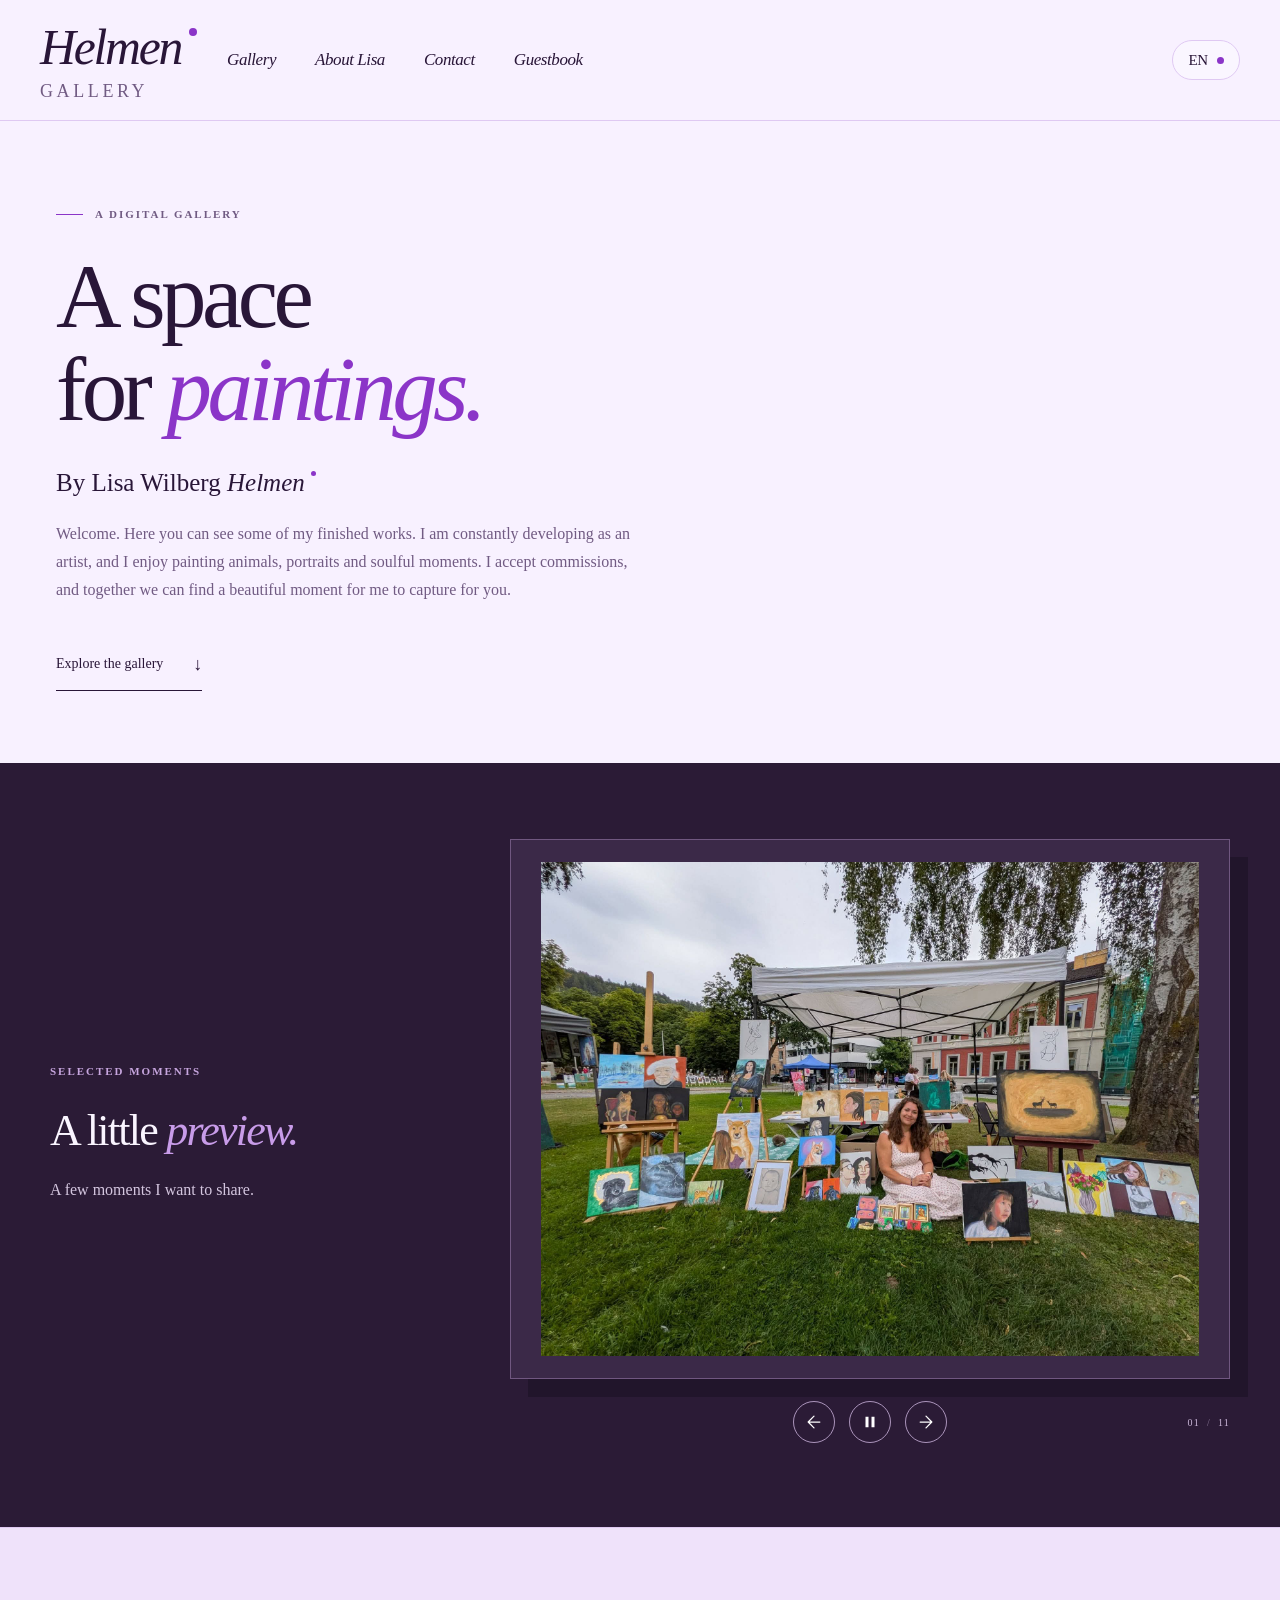
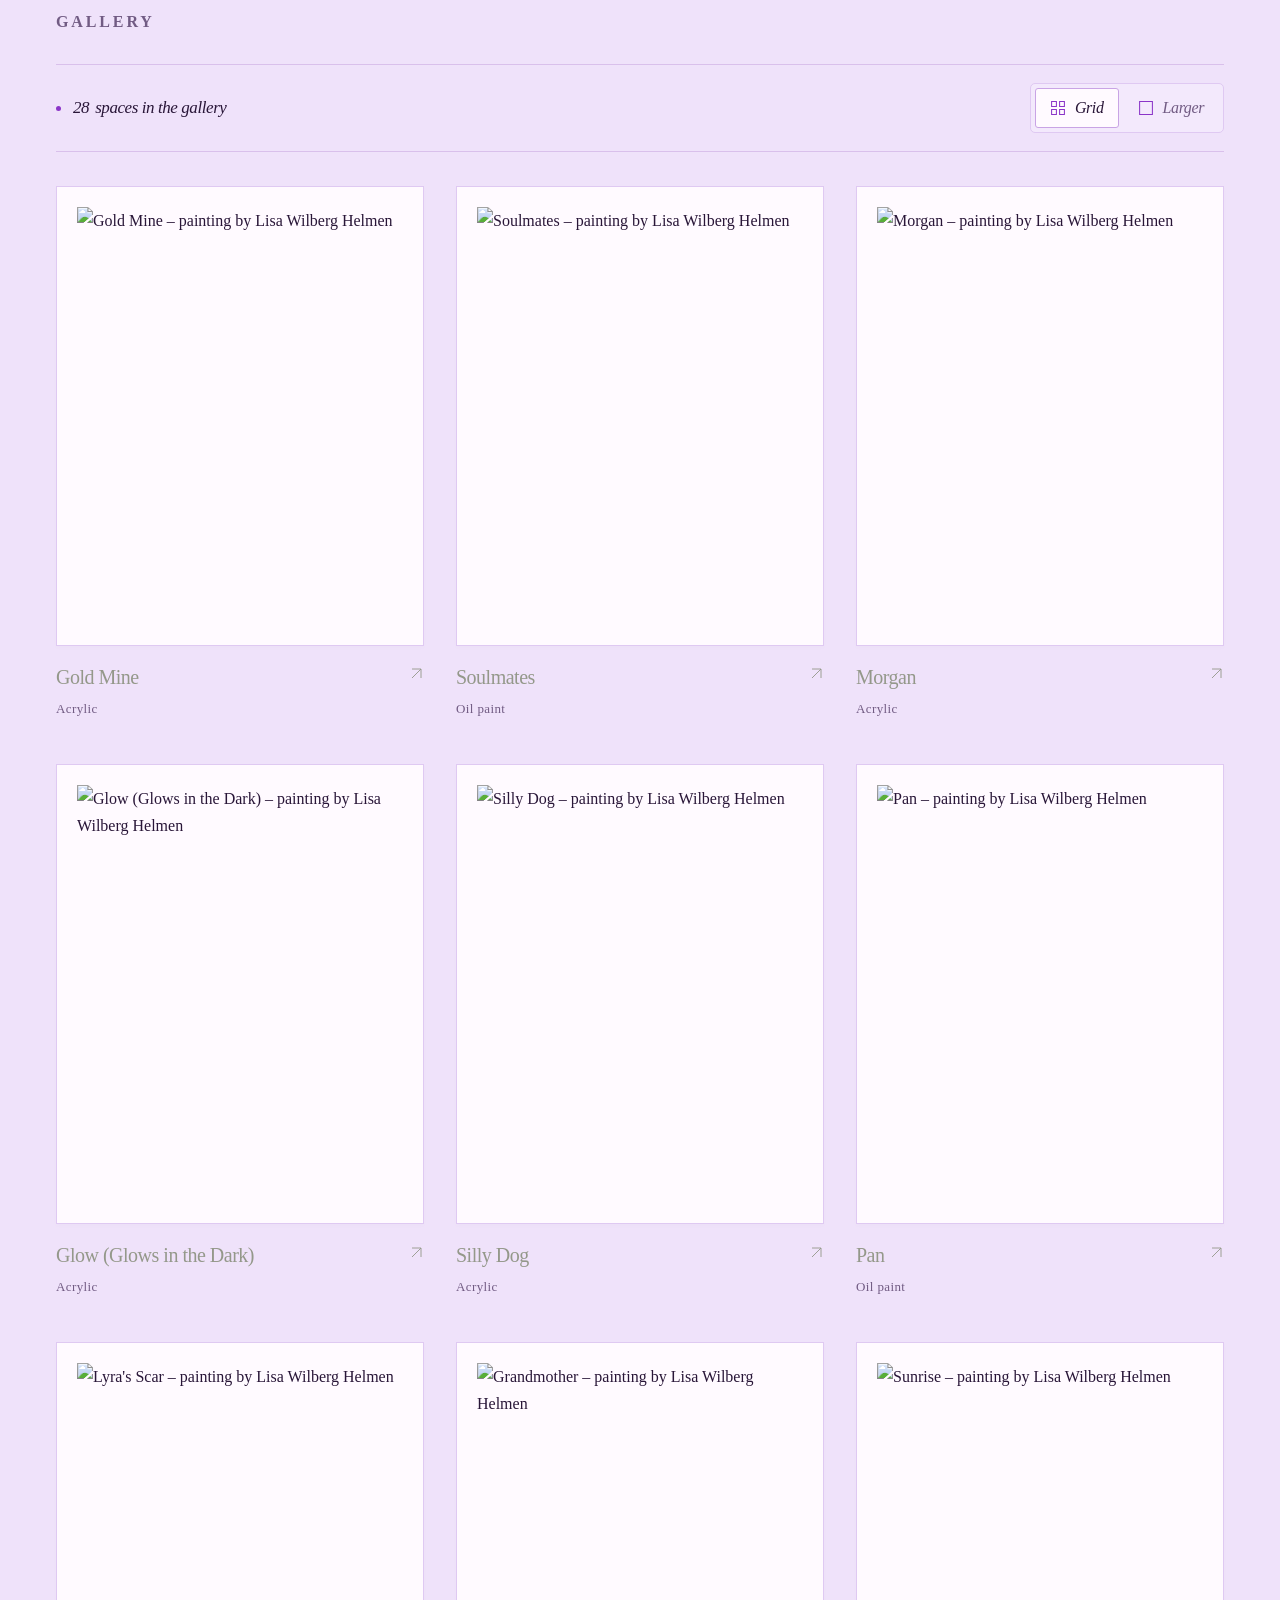
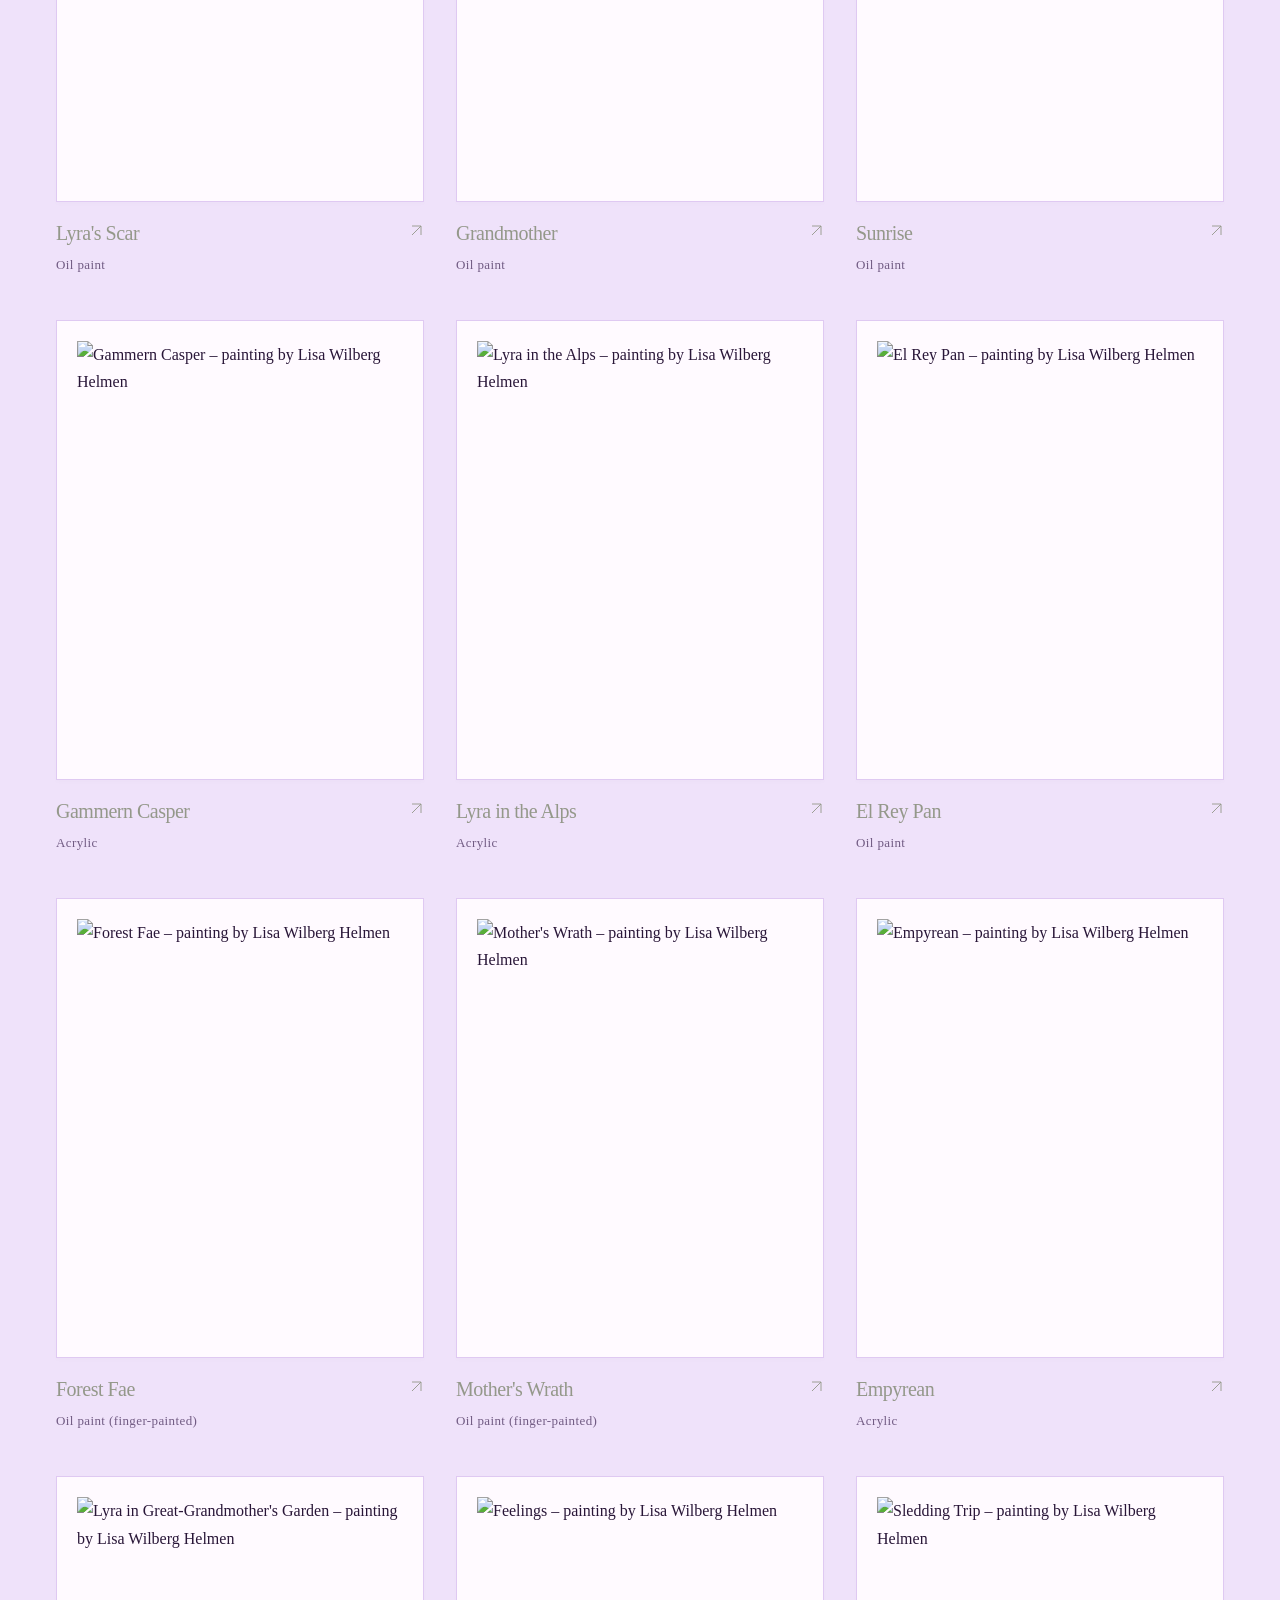
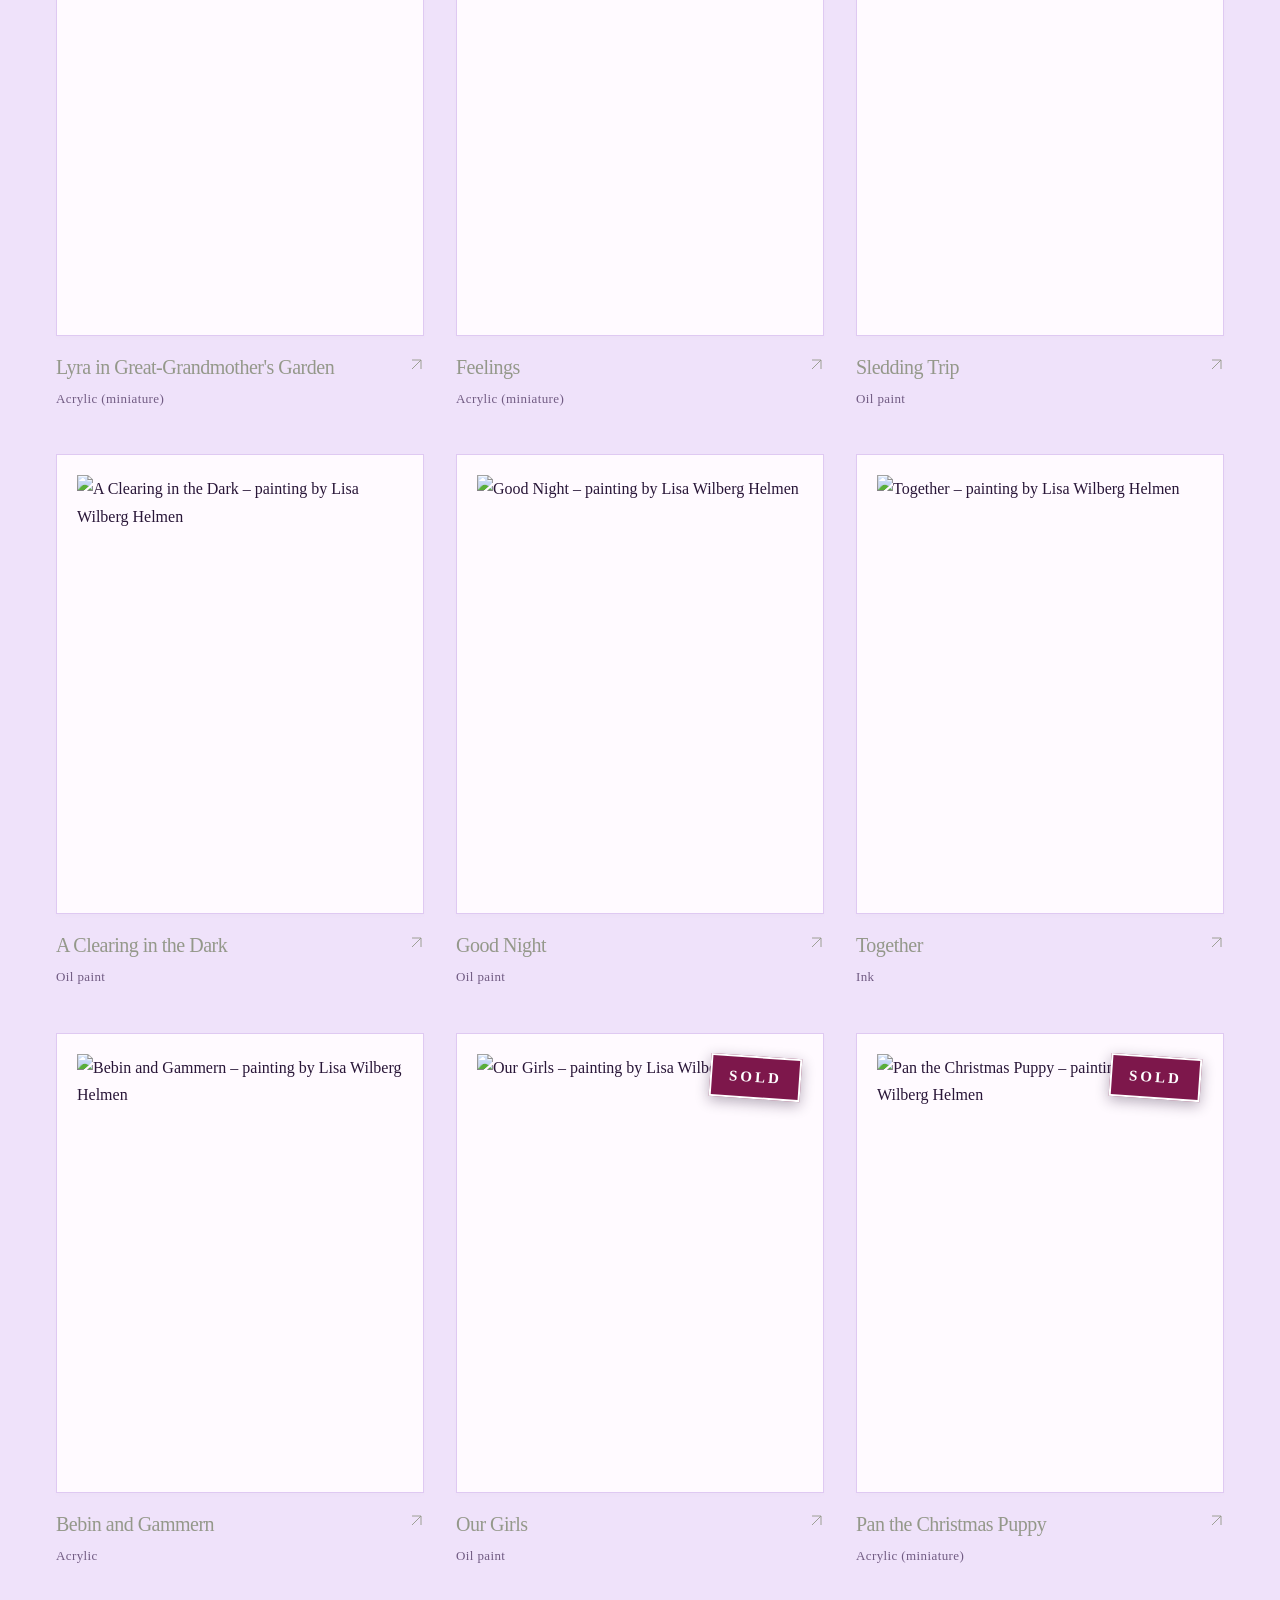
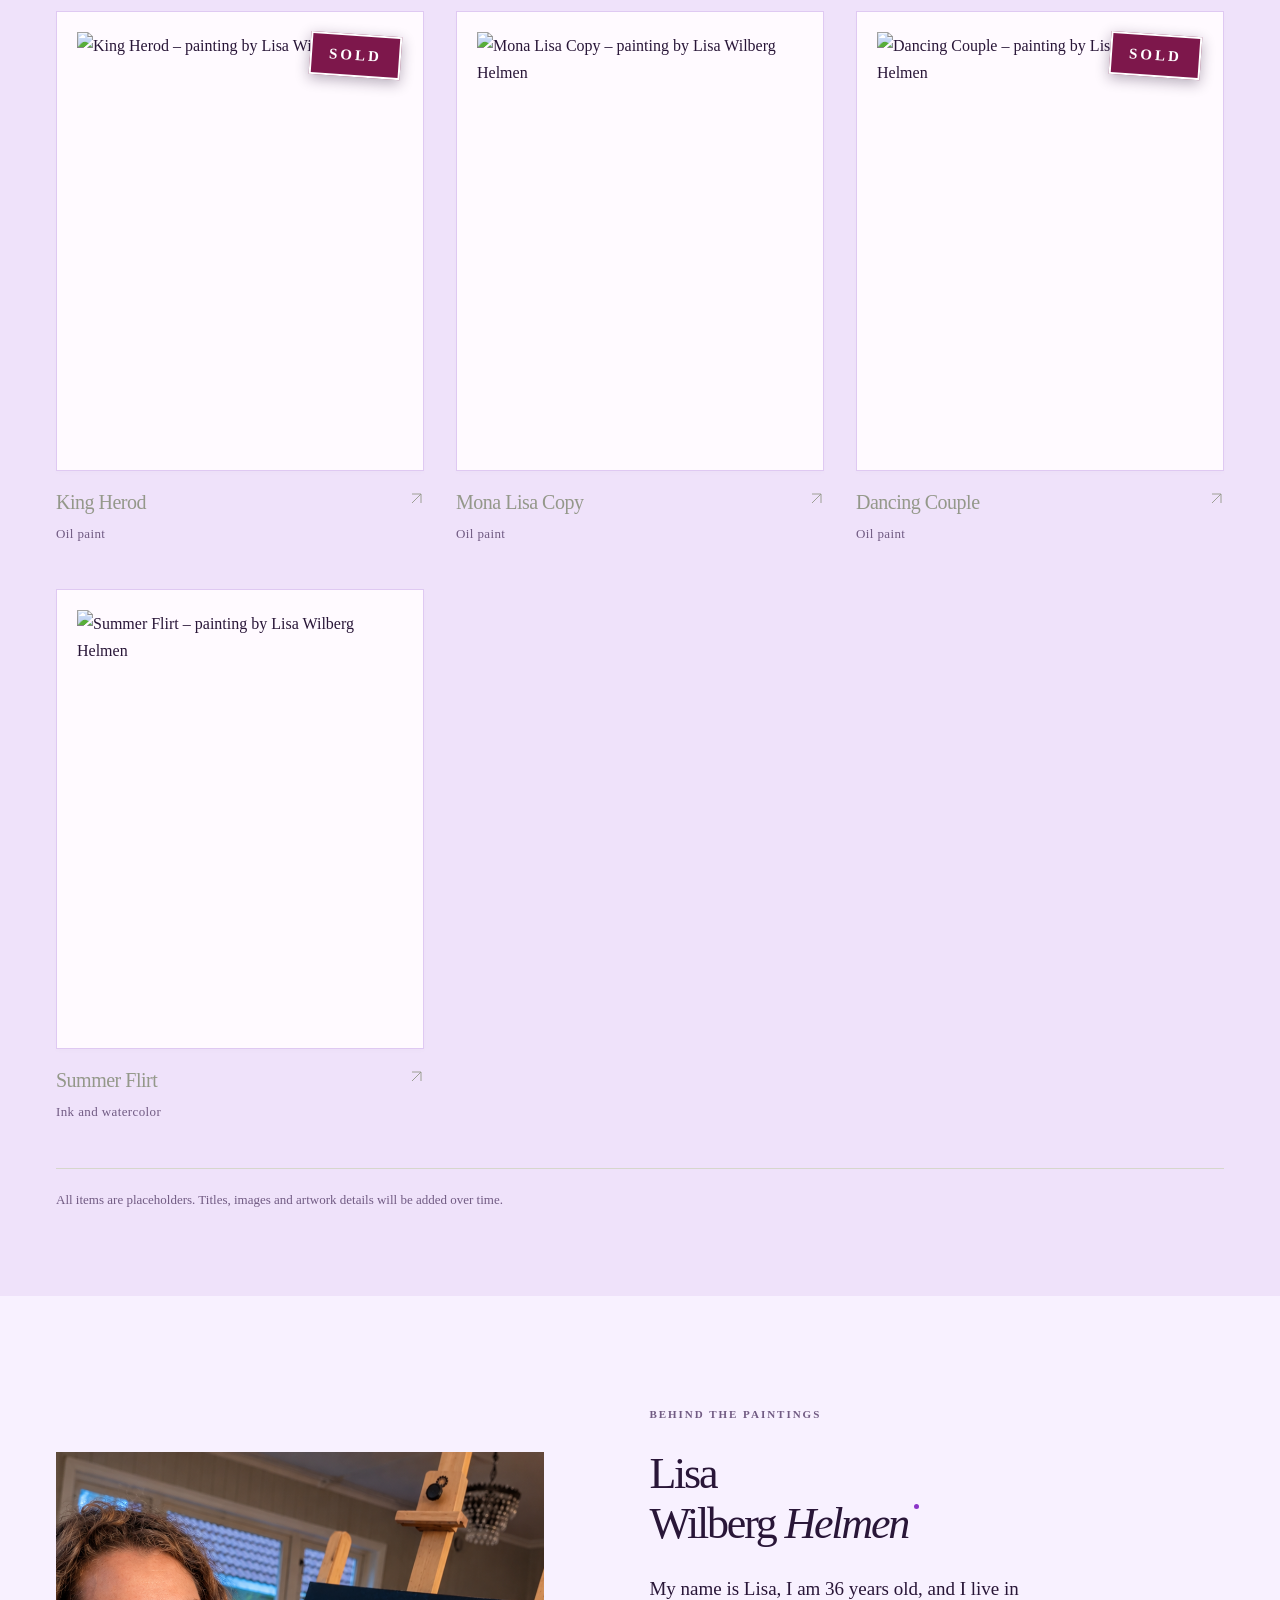
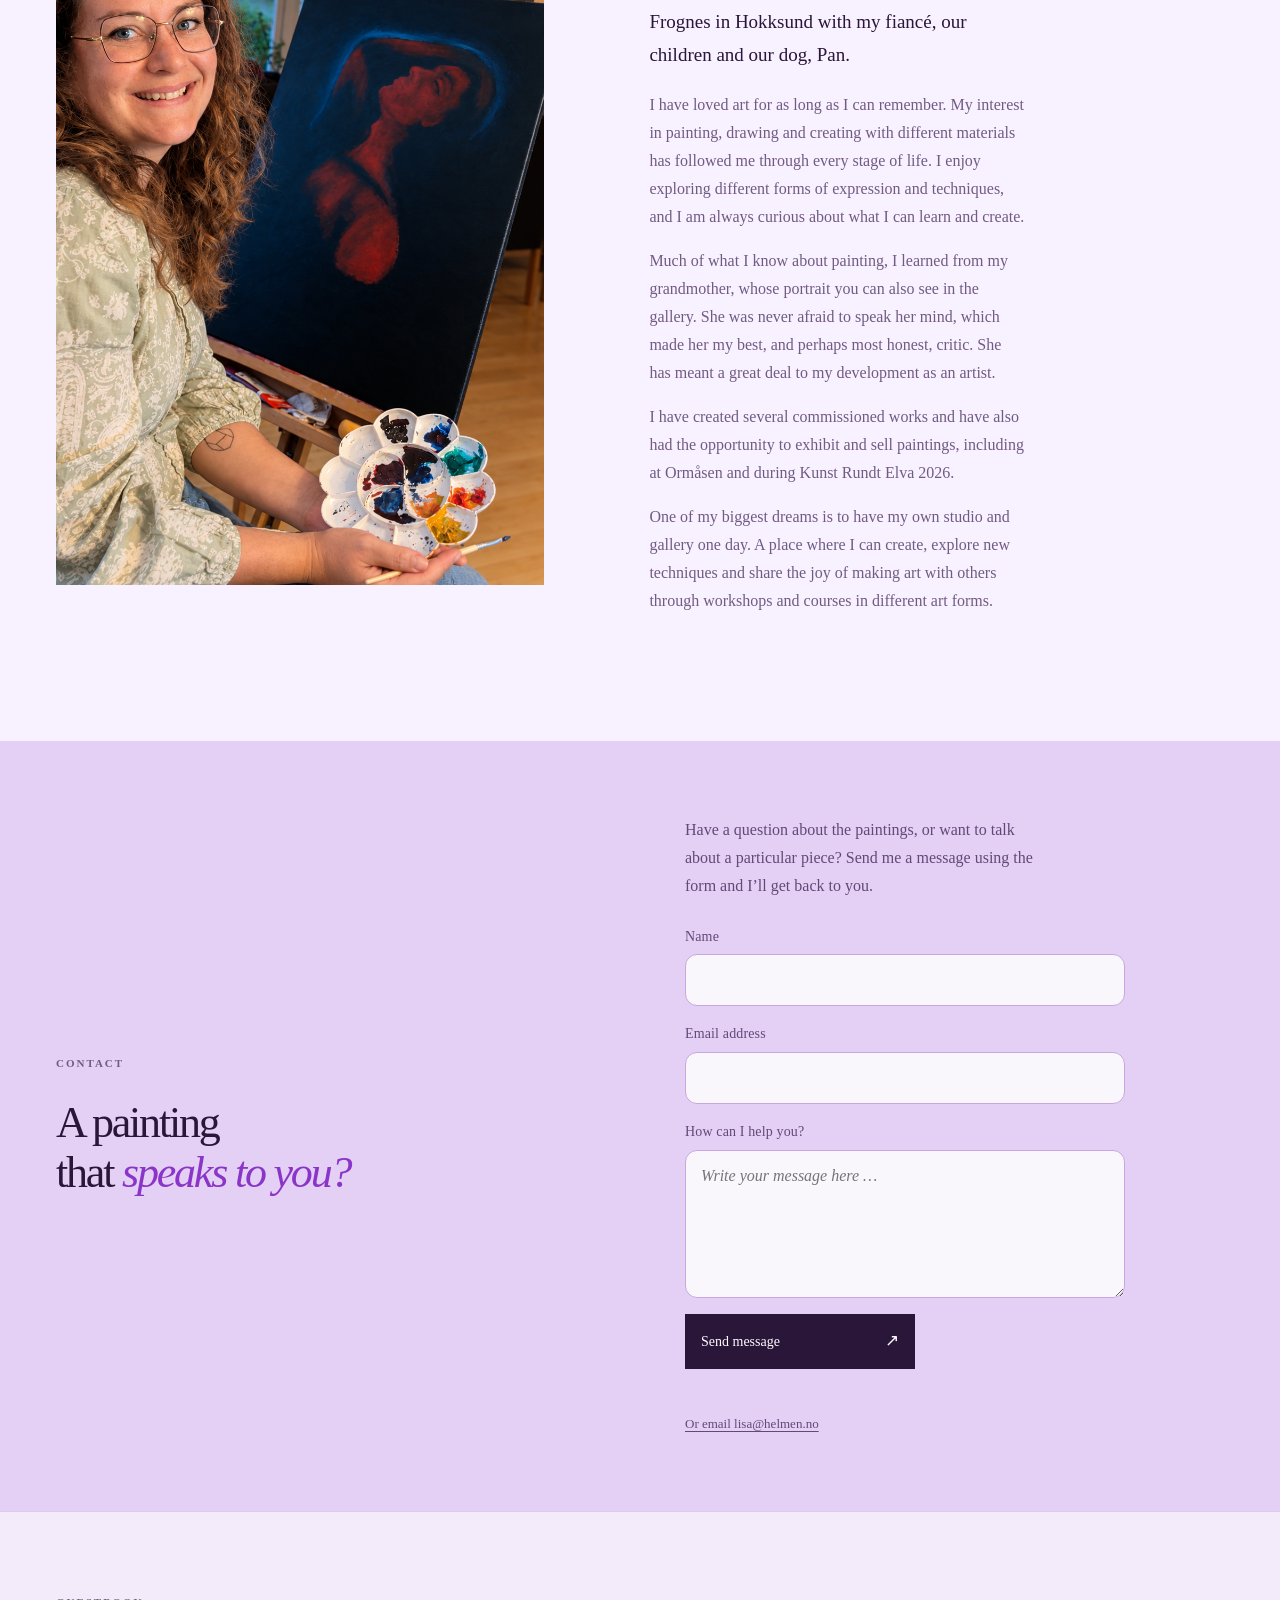
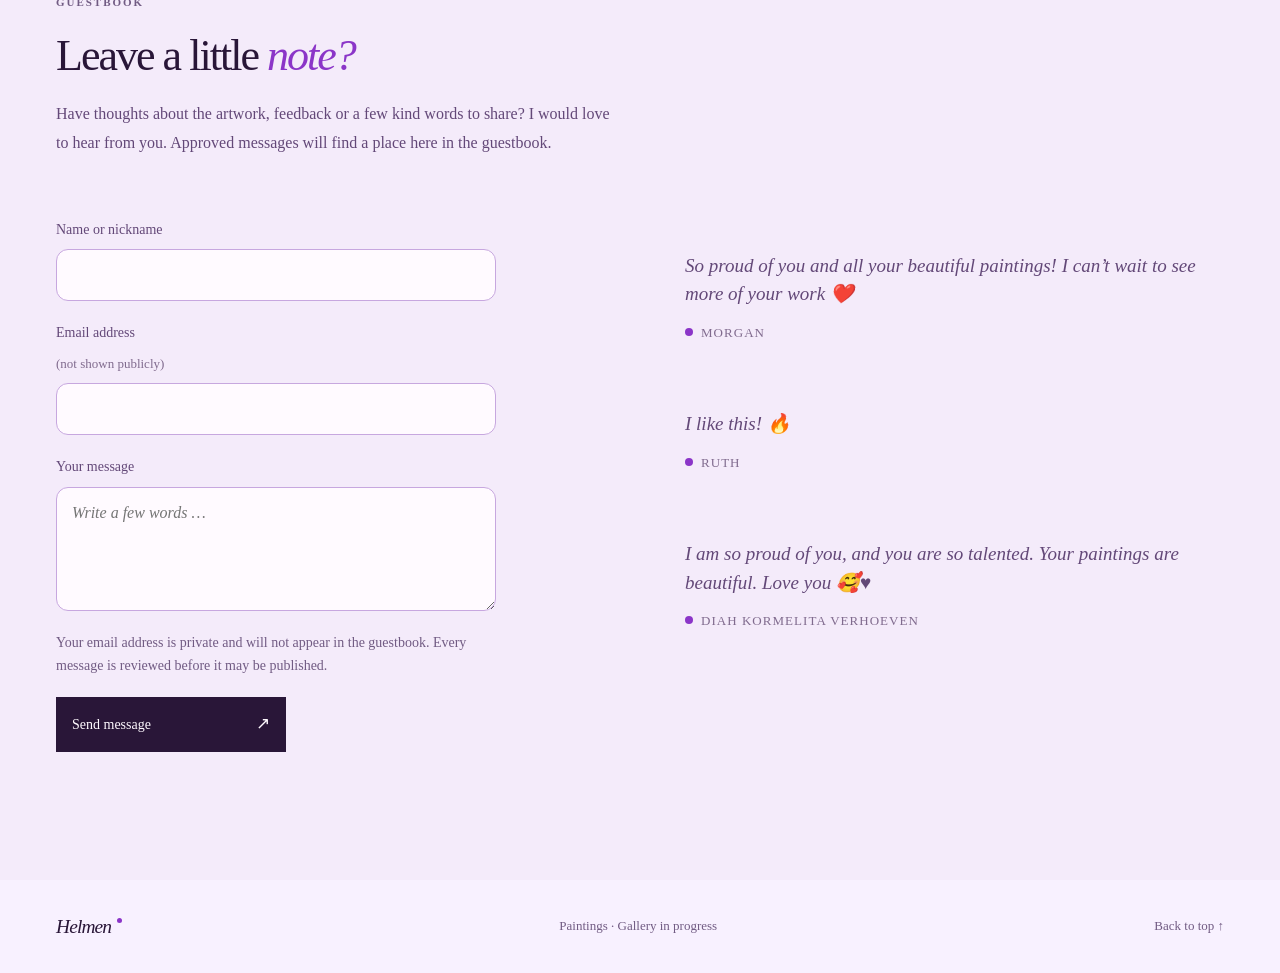
==== en/index.html @ c3cca1b3 "Show all three approved guestbook greetings in the same order across languages" ====
<!doctype html>
<html lang="en">
<head>
<meta charset="utf-8">
<meta name="viewport" content="width=device-width,initial-scale=1">
<meta name="theme-color" content="#f4f1eb">
<meta name="description" content="Welcome to my digital gallery. Explore original paintings, animal portraits and soulful moments by Lisa Wilberg Helmen. Commissions are welcome.">
<title>Helmen Gallery | Original paintings by Lisa Wilberg Helmen</title>
<link rel="canonical" href="https://art.helmen.no/en/">
<link rel="alternate" hreflang="nb" href="https://art.helmen.no/">
<link rel="alternate" hreflang="en" href="https://art.helmen.no/en/">
<link rel="alternate" hreflang="es" href="https://art.helmen.no/es/">
<link rel="alternate" hreflang="x-default" href="https://art.helmen.no/">
<meta property="og:type" content="website">
<meta property="og:site_name" content="Helmen Galleri">
<meta property="og:title" content="Helmen Gallery | Original paintings by Lisa Wilberg Helmen">
<meta property="og:description" content="Welcome to my digital gallery. Explore original paintings, animal portraits and soulful moments by Lisa Wilberg Helmen. Commissions are welcome.">
<meta property="og:url" content="https://art.helmen.no/en/">
<meta property="og:locale" content="en_GB">
<meta property="og:image" content="https://raw.githubusercontent.com/morganhelmen/art/main/Gullgruve_verk01_Akryl_2026%281%29.jpg">
<meta property="og:image:secure_url" content="https://raw.githubusercontent.com/morganhelmen/art/main/Gullgruve_verk01_Akryl_2026%281%29.jpg">
<meta property="og:image:type" content="image/jpeg">
<meta property="og:image:alt" content="Gold Mine, an original acrylic painting by Lisa Wilberg Helmen">
<meta name="twitter:card" content="summary_large_image">
<meta name="twitter:title" content="Helmen Gallery | Original paintings by Lisa Wilberg Helmen">
<meta name="twitter:description" content="Welcome to my digital gallery. Explore original paintings, animal portraits and soulful moments by Lisa Wilberg Helmen. Commissions are welcome.">
<meta name="twitter:image" content="https://raw.githubusercontent.com/morganhelmen/art/main/Gullgruve_verk01_Akryl_2026%281%29.jpg">
<meta name="twitter:image:alt" content="Gold Mine, an original acrylic painting by Lisa Wilberg Helmen">
<link rel="icon" href="/favicon.svg" type="image/svg+xml">
<link rel="preconnect" href="https://fonts.googleapis.com">
<link rel="preconnect" href="https://fonts.gstatic.com" crossorigin>
<link rel="stylesheet" href="/styles.css?v=41">
<script type="application/ld+json">
{
  "@context": "https://schema.org",
  "@graph": [
    {
      "@type": "Person",
      "@id": "https://art.helmen.no/#artist",
      "name": "Lisa Wilberg Helmen",
      "url": "https://art.helmen.no/",
      "jobTitle": "Kunstner og maler",
      "knowsAbout": ["Malerier", "Portrettmaling", "Dyremalerier", "Akrylmaling", "Oljemaling", "Akvarell"]
    },
    {
      "@type": "WebSite",
      "@id": "https://art.helmen.no/#website",
      "url": "https://art.helmen.no/",
      "name": "Helmen Galleri",
      "inLanguage": ["nb", "en", "es"],
      "description": "Explore original paintings by Lisa Wilberg Helmen. Discover animal paintings, portraits and soulful moments, and get in touch to commission a personal artwork.",
      "publisher": {"@id": "https://art.helmen.no/#artist"}
    }
  ]
}
</script>
</head>
<body id="top">
<a class="skip-link" href="#gallery">Skip to gallery</a>
<header class="site-header"><div class="header-inner">
<a class="signature" href="#top" aria-label="Helmen, Lisa’s art gallery"> <em class="brand-name">Helmen</em><span class="signature-dot" aria-hidden="true"></span><small>GALLERY</small></a>
<nav class="desktop-nav" aria-label="Main navigation"><a href="#gallery">Gallery</a><a href="#about">About Lisa</a><a href="#contact">Contact</a><a href="#guestbook">Guestbook</a></nav>
<details class="language-picker"><summary aria-label="Choose language">EN<span class="language-dot" aria-hidden="true"></span></summary><nav aria-label="Choose language"><a href="/" lang="nb" hreflang="nb">Norsk</a><a href="/en/" lang="en" hreflang="en" aria-current="page">English</a><a href="/es/" lang="es" hreflang="es">Español</a></nav></details>
<details class="mobile-menu"><summary>Menu <svg aria-hidden="true" viewBox="0 0 24 24" width="20" height="20" fill="none" stroke="currentColor" stroke-width="1.5"><path d="M4 8h16M4 16h16"/></svg></summary><nav aria-label="Mobile navigation"><a href="#gallery">Gallery</a><a href="#about">About Lisa</a><a href="#contact">Contact</a><a href="#guestbook">Guestbook</a></nav></details>
</div></header>
<main>
<section class="hero hero--intro wrap" aria-labelledby="hero-title">
<div class="hero-copy"><p class="eyebrow"><span class="little-line"></span> A DIGITAL GALLERY</p><h1 id="hero-title">A space<br>for <em>paintings.</em></h1><p class="hero-intro">By Lisa Wilberg <em class="brand-name">Helmen</em><span class="signature-dot" aria-hidden="true"></span></p><p class="hero-description">Welcome. Here you can see some of my finished works. I am constantly developing as an artist, and I enjoy painting animals, portraits and soulful moments. I accept commissions, and together we can find a beautiful moment for me to capture for you.</p><a class="underlined-link" href="#gallery">Explore the gallery <span aria-hidden="true">↓</span></a></div>

</section>
<section class="peek-section" id="sniktitt" aria-labelledby="peek-title"><div class="peek-wrap"><div class="peek-heading"><p class="eyebrow">SELECTED MOMENTS</p><h2 id="peek-title">A little <em>preview.</em></h2><p>A few moments I want to share.</p></div><div class="peek-stage" aria-label="Slideshow with ten image slots"><div class="peek-art" id="peekArt"><div class="peek-placeholder"><span>01</span><small>An image will go here</small></div></div><div class="peek-controls"><button type="button" id="peekPrev" aria-label="Previous image"><svg aria-hidden="true" viewBox="0 0 24 24" width="20" height="20" fill="none" stroke="currentColor" stroke-width="1.5" stroke-linecap="round" stroke-linejoin="round"><path d="M19 12H5m7-7-7 7 7 7"/></svg></button><button type="button" id="peekNext" aria-label="Next image"><svg aria-hidden="true" viewBox="0 0 24 24" width="20" height="20" fill="none" stroke="currentColor" stroke-width="1.5" stroke-linecap="round" stroke-linejoin="round"><path d="M5 12h14m-7-7 7 7-7 7"/></svg></button></div><div class="peek-count"><span id="peekCurrent">01</span><span>/</span><span>10</span></div></div></div></section>
<section class="gallery-section" id="gallery" aria-labelledby="gallery-title"><div class="wrap">
<div class="gallery-heading"><p class="eyebrow">GALLERY</p></div>
<div class="gallery-toolbar"><p><span class="small-dot"></span> <span id="workCount">23</span> spaces in the gallery</p><div class="view-options" role="group" aria-label="Gallery image size"><button type="button" data-view="grid" aria-pressed="true"><svg aria-hidden="true" viewBox="0 0 20 20" width="16" height="16" fill="none" stroke="currentColor" stroke-width="1.3"><path d="M2 2h6v6H2zM12 2h6v6h-6zM2 12h6v6H2zM12 12h6v6h-6z"/></svg><span>Grid</span></button><button type="button" data-view="large" aria-pressed="false"><svg aria-hidden="true" viewBox="0 0 20 20" width="16" height="16" fill="none" stroke="currentColor" stroke-width="1.3"><path d="M2 2h16v16H2z"/></svg><span>Larger</span></button></div></div>
<div class="gallery-grid" id="artworks"></div><noscript><p>Enable JavaScript to view the gallery and its 23 artworks.</p></noscript>
<p class="gallery-footnote">All items are placeholders. Titles, images and artwork details will be added over time.</p>
</div></section>
<section class="about-section wrap" id="about" aria-labelledby="about-title"><div class="about-monogram"><img src="/Lisa-at-easeln.png" alt="Lisa Wilberg Helmen at her easel with one of her paintings"></div><div class="about-copy"><p class="eyebrow">BEHIND THE PAINTINGS</p><h2 id="about-title">Lisa<br>Wilberg <em class="brand-name">Helmen</em><span class="signature-dot" aria-hidden="true"></span></h2><p class="about-lead">My name is Lisa, I am 36 years old, and I live in Frognes in Hokksund with my fiancé, our children and our dog, Pan.</p>
<p class="about-story-1">I have loved art for as long as I can remember. My interest in painting, drawing and creating with different materials has followed me through every stage of life. I enjoy exploring different forms of expression and techniques, and I am always curious about what I can learn and create.</p>
<p class="about-story-2">Much of what I know about painting, I learned from my grandmother, whose portrait you can also see in the gallery. She was never afraid to speak her mind, which made her my best, and perhaps most honest, critic. She has meant a great deal to my development as an artist.</p>
<p class="about-story-3">I have created several commissioned works and have also had the opportunity to exhibit and sell paintings, including at Ormåsen and during Kunst Rundt Elva 2026.</p>
<p class="about-story-4">One of my biggest dreams is to have my own studio and gallery one day. A place where I can create, explore new techniques and share the joy of making art with others through workshops and courses in different art forms.</p></div></section>
<section class="contact-section" id="contact" aria-labelledby="contact-title"><div class="wrap contact-inner"><div><p class="eyebrow">CONTACT</p><h2 id="contact-title">A painting<br>that <em>speaks to you?</em></h2></div><div class="contact-copy"><p>Have a question about the paintings, or want to talk about a particular piece? Send me a message using the form and I’ll get back to you.</p><form class="contact-form" data-success="Thank you! Your message has been sent. I’ll get back to you as soon as I can." data-error="Your message could not be sent right now. Please try again or email lisa@helmen.no." data-sending="Sending …"><input type="hidden" name="access_key" value="0940ff98-93be-41d2-b367-0dfbc4b420a4"><input type="hidden" name="subject" value="New message from art.helmen.no"><input type="hidden" name="from_name" value="art.helmen.no"><div class="contact-honeypot" aria-hidden="true"><label>Leave this field empty<input type="checkbox" name="botcheck" tabindex="-1" autocomplete="off"></label></div><label>Name<input type="text" name="name" autocomplete="name" required maxlength="120"></label><label>Email address<input type="email" name="email" autocomplete="email" required maxlength="254"></label><label>How can I help you?<textarea name="message" rows="5" required maxlength="5000" placeholder="Write your message here …"></textarea></label><button class="contact-submit" type="submit">Send message<span aria-hidden="true">↗</span></button><p class="contact-status" role="status" aria-live="polite"></p></form><a class="contact-fallback" href="mailto:lisa@helmen.no">Or email lisa@helmen.no</a></div></div></section>
<section class="guestbook-section" id="guestbook" aria-labelledby="guestbook-title"><div class="wrap guestbook-inner"><div class="guestbook-heading"><p class="eyebrow">GUESTBOOK</p><h2 id="guestbook-title">Leave a little <em>note?</em></h2><p>Have thoughts about the artwork, feedback or a few kind words to share? I would love to hear from you. Approved messages will find a place here in the guestbook.</p></div><div class="guestbook-content"><div class="guestbook-notes"><div class="guestbook-note"><div class="guestbook-entry"><p>So proud of you and all your beautiful paintings! I can’t wait to see more of your work ❤️</p><p class="guestbook-author"><span class="guestbook-note-mark" aria-hidden="true"></span>Morgan</p></div></div><div class="guestbook-note"><div class="guestbook-entry"><p>I like this! 🔥</p><p class="guestbook-author"><span class="guestbook-note-mark" aria-hidden="true"></span>Ruth</p></div></div><div class="guestbook-note"><div class="guestbook-entry"><p>I am so proud of you, and you are so talented. Your paintings are beautiful. Love you 🥰♥️</p><p class="guestbook-author"><span class="guestbook-note-mark" aria-hidden="true"></span>Diah Kormelita Verhoeven</p></div></div></div><form class="guestbook-form" data-success="Thank you for your message! It has been received and will be reviewed before possible publication." data-error="Your message could not be sent right now. Please try again later." data-sending="Sending …"><input type="hidden" name="access_key" value="0940ff98-93be-41d2-b367-0dfbc4b420a4"><input type="hidden" name="subject" value="New guestbook message on art.helmen.no"><input type="hidden" name="from_name" value="Guestbook at art.helmen.no"><div class="guestbook-honeypot" aria-hidden="true"><label>Leave this field empty<input type="checkbox" name="botcheck" tabindex="-1" autocomplete="off"></label></div><label>Name or nickname<input type="text" name="name" autocomplete="nickname" required maxlength="80"></label><label>Email address <span>(not shown publicly)</span><input type="email" name="email" autocomplete="email" required maxlength="254"></label><label>Your message<textarea name="message" rows="4" required maxlength="2000" placeholder="Write a few words …"></textarea></label><p class="guestbook-privacy">Your email address is private and will not appear in the guestbook. Every message is reviewed before it may be published.</p><button class="guestbook-submit" type="submit">Send message <span aria-hidden="true">↗</span></button><p class="guestbook-status" role="status" aria-live="polite"></p></form></div></div></section>
</main>
<footer class="site-footer wrap"><a href="#top" class="footer-signature"><em class="brand-name">Helmen</em><span class="signature-dot" aria-hidden="true"></span></a><p>Paintings · Gallery in progress</p><a class="back-top" href="#top">Back to top ↑</a></footer>
<dialog class="art-dialog" id="artDialog" aria-labelledby="dialogTitle"><div class="dialog-bar"><span id="dialogIndex">01 / 20</span><span>GALLERY</span><div class="dialog-navigation"><button type="button" id="previousWork" aria-label="Previous artwork">← <span>Previous</span></button><button type="button" id="nextWork" aria-label="Next artwork"><span>Next</span> →</button></div><button class="close-dialog" type="button" aria-label="Close artwork"><svg viewBox="0 0 24 24" width="23" height="23" fill="none" stroke="currentColor" stroke-width="1.5" aria-hidden="true"><path d="m6 6 12 12M6 18 18 6"/></svg></button></div><div class="dialog-body"><div class="dialog-art" id="dialogArt"></div><div class="dialog-details"><p class="eyebrow">LISA WILBERG HELMEN</p><h2 id="dialogTitle">Artwork 01</h2><span class="quiet-label" id="dialogStatus">Placeholder</span><p id="dialogDescription">A painting by Lisa Wilberg Helmen will be displayed here. The title, medium and dimensions will be added with the image.</p><dl id="dialogMetadata"></dl><small class="keyboard-help">Use the arrow keys to browse</small></div></div></dialog>
<script src="/artworks.js?v=7"></script><script src="/slideshow.js?v=3"></script><script src="/app.js?v=10"></script>
<script src="/contact.js?v=1"></script>
<script src="/guestbook.js?v=1"></script>
</body></html>
---- styles.css ----
:root{--paper:#f7f5f0;--ink:#282922;--muted:#73746a;--line:#deded3;--accent:#9b543e;--serif:Georgia,"Times New Roman",serif}*{box-sizing:border-box}html{scroll-behavior:smooth;scroll-padding-top:105px}body{margin:0;background:var(--paper);color:var(--ink);font-family:var(--serif);font-size:15px;line-height:1.7}a{color:inherit}button{font:inherit;color:inherit}img{display:block;max-width:100%}button,a,summary{-webkit-tap-highlight-color:transparent}button{cursor:pointer}button:focus-visible,a:focus-visible,summary:focus-visible{outline:2px solid var(--accent);outline-offset:6px}h1,h2,h3,p{margin-top:0}h1,h2,h3{font-weight:400}h1,h2{font-family:var(--serif);letter-spacing:-.05em;line-height:1.03}em{font-family:var(--serif);font-weight:400}button{border:0;background:none}.wrap{width:min(1280px,calc(100% - 112px));margin-inline:auto}.skip-link{position:fixed;top:10px;left:10px;transform:translateY(-160%);z-index:100;background:var(--paper);padding:10px 20px}.skip-link:focus{transform:none}.site-header{position:sticky;top:0;z-index:20;background:#f7f5f0f5;border-bottom:1px solid var(--line);backdrop-filter:blur(12px)}.header-inner{width:min(1400px,calc(100% - 80px));min-height:98px;margin:auto;display:flex;align-items:center;justify-content:space-between;gap:30px}.signature,.footer-signature{font-family:var(--serif);font-size:23px;letter-spacing:-.04em;line-height:1.2;text-decoration:none}.signature{position:relative;padding-bottom:17px}.signature small{position:absolute;bottom:0;left:0;font:9px var(--serif);letter-spacing:.24em;color:var(--muted)}.signature-dot{display:inline-block;width:5px;height:5px;background:var(--accent);border-radius:50%;vertical-align:middle;margin:0 0 4px 6px}.desktop-nav{display:flex;gap:39px;align-items:center}.desktop-nav a{font-size:12px;text-decoration:none}.desktop-nav a>span{font-size:9px;margin-left:5px;color:var(--muted)}.mobile-menu{display:none}.hero{display:grid;grid-template-columns:.95fr 1.05fr;gap:65px;align-items:center;padding:78px 0 85px}.eyebrow{display:flex;align-items:center;gap:12px;font-size:9px;letter-spacing:.2em;font-weight:600;line-height:1.5;margin:0 0 27px;color:var(--muted)}.little-line{width:27px;height:1px;background:var(--accent)}h1{font-size:clamp(64px,7.1vw,105px);margin-bottom:28px}h1 em{color:var(--accent)}.hero-intro{font-family:var(--serif);font-size:25px;line-height:1.4;margin-bottom:20px}.hero-description{color:var(--muted);max-width:325px;font-size:13px}.underlined-link{display:inline-flex;align-items:center;gap:30px;font-size:11px;padding:11px 0;border-bottom:1px solid var(--ink);text-decoration:none;margin-top:18px}.underlined-link span{font-size:18px}.hero-note{margin-top:57px;display:flex;align-items:center;gap:12px;color:var(--muted)}.hero-note>span{font-size:25px;color:#929b87}.hero-note p{font-size:10px;line-height:1.65;margin:0}.display-caption{display:flex;justify-content:space-between;font-size:8px;letter-spacing:.18em;color:var(--muted);margin-bottom:16px}.display-wall{position:relative;isolation:isolate;height:535px;background:#e9e7df;overflow:hidden}.display-wall:before{content:"";position:absolute;inset:0;background:linear-gradient(110deg,#fff7,transparent 55%),linear-gradient(0deg,#d7d5ca88,transparent 40%)}.hero-frame{position:absolute;background:#fdfcf8;padding:11px;box-shadow:5px 15px 22px #49413523}.frame-front{left:12%;top:13%;width:63%;height:74%;transform:rotate(-5deg);z-index:2}.frame-back{right:8%;top:23%;width:57%;height:61%;transform:rotate(9deg);opacity:.9}.placeholder-surface{height:100%;width:100%;position:relative;overflow:hidden;background:var(--base,#e2d3c8)}.placeholder-surface:before{content:"";position:absolute;inset:0;background:linear-gradient(130deg,#ffffff20,#ffffff00 70%);opacity:.8}.palette-clay{--base:#cfb7a5;--mark:#795b48}.palette-sage{--base:#bfc7b4;--mark:#5c6d53}.palette-sand{--base:#ded3b9;--mark:#857959}.palette-rose{--base:#d3bdba;--mark:#886a66}.palette-blue{--base:#bdc9cd;--mark:#5a7078}.palette-linen{--base:#d4d0c5;--mark:#746d5d}.placeholder-center{position:absolute;inset:0;display:flex;align-items:center;justify-content:center;flex-direction:column;gap:17px;text-align:center;color:var(--mark);font-family:var(--serif);font-size:18px;font-style:italic;line-height:1.5}.image-symbol{position:relative;display:block;width:28px;height:22px;border:1px solid currentColor;opacity:.5}.image-symbol:before{content:"";position:absolute;width:7px;height:7px;right:4px;top:3px;border-radius:50%;border:1px solid currentColor}.image-symbol:after{content:"";position:absolute;left:5px;bottom:3px;width:12px;height:9px;border-left:1px solid currentColor;border-top:1px solid currentColor;transform:rotate(45deg)}.placeholder-mark{position:absolute;bottom:13px;left:15px;font:9px var(--serif);letter-spacing:.15em;color:var(--mark);opacity:.65}.wall-shadow{position:absolute;left:12%;right:10%;bottom:-25px;height:45px;background:#34382c22;filter:blur(20px);z-index:-1}.display-footnote{display:flex;align-items:center;gap:9px;font-size:9px;color:var(--muted);margin:14px 0 0}.small-dot{display:inline-block;width:5px;height:5px;border-radius:50%;background:#969d89;flex-shrink:0}.gallery-section{padding:80px 0 85px;background:#eeeee7;border-top:1px solid var(--line)}.gallery-heading{display:flex;justify-content:space-between;align-items:end;gap:40px;margin-bottom:42px}.gallery-heading .eyebrow{margin-bottom:17px}.gallery-heading h2{font-size:clamp(32px,3.5vw,49px);margin-bottom:0}.gallery-heading>p{color:var(--muted);font-size:11px;line-height:1.8;margin:0}.gallery-toolbar{display:flex;align-items:center;justify-content:space-between;gap:15px;padding:16px 0;border-top:1px solid #d6d7cb;border-bottom:1px solid #d6d7cb;margin-bottom:34px}.gallery-toolbar p{display:flex;align-items:center;gap:7px;font-size:10px;color:var(--muted);margin:0}.view-options{display:flex;gap:7px}.view-options button{display:flex;align-items:center;gap:7px;padding:7px 10px;border:1px solid transparent;border-radius:3px;font-size:10px}.view-options button[aria-pressed=true]{background:#faf9f5;border-color:#d5d6c9}.gallery-grid{display:grid;grid-template-columns:repeat(4,minmax(0,1fr));gap:37px 25px}.art-card{min-width:0}.art-button{width:100%;padding:0;text-align:left;display:block}.art-image{display:block;aspect-ratio:4/5;padding:17px;background:#f8f7f1;border:1px solid #e1e1d7;box-shadow:0 2px 5px #42443a04;transition:transform .3s,box-shadow .3s}.art-image img{width:100%;height:100%;object-fit:contain}.art-image .placeholder-center{gap:9px;font-size:14px}.art-image .image-symbol{width:23px;height:19px}.art-image .placeholder-mark{font-size:8px;bottom:10px;left:10px}.art-caption{display:flex;justify-content:space-between;align-items:center;gap:10px;margin-top:14px}.art-caption .art-title{font-family:var(--serif);font-size:19px;letter-spacing:-.025em;margin:0}.art-caption>span{font-size:17px;color:#94988a;transition:transform .2s}.art-meta{display:block;font-size:9px;color:var(--muted);margin-top:4px;letter-spacing:.03em}.gallery-grid.is-large{grid-template-columns:repeat(2,minmax(0,1fr));gap:42px 35px}.gallery-grid.is-large .art-image{padding:25px}.gallery-grid.is-large .placeholder-center{font-size:20px}.gallery-footnote{font-size:10px;color:var(--muted);margin:45px 0 0;border-top:1px solid #d6d7cb;padding-top:20px}.about-section{display:grid;grid-template-columns:.85fr 1fr;gap:105px;align-items:center;padding-block:110px}.about-monogram{position:relative;min-height:330px;display:flex;justify-content:center;align-items:center;background:#e9e5da;isolation:isolate;font-family:var(--serif);font-size:100px;letter-spacing:-.13em;color:#a4aa96}.about-monogram span:nth-child(2){font-style:italic;color:#818b73}.about-monogram i{width:74px;height:74px;position:absolute;border:1px solid #a1aa9380;border-radius:50%;right:23px;top:25px;z-index:-1}.about-copy h2{font-size:clamp(38px,4.5vw,64px);margin-bottom:24px}.about-copy p:not(.eyebrow){font-size:12px;color:var(--muted);max-width:375px}.about-copy .about-lead{font-size:19px!important;line-height:1.5;color:var(--ink)!important;font-family:var(--serif)}.quiet-label{display:inline-block;color:#767c6c;font-size:9px;border:1px solid #d6d9cc;padding:6px 10px;letter-spacing:.04em;line-height:1.4}.contact-section{background:#e4e7dd;padding:75px 0}.contact-inner{display:grid;grid-template-columns:1fr 1fr;gap:90px;align-items:center}.contact-inner h2{font-size:clamp(38px,4.6vw,63px);margin:0}.contact-inner h2 em{color:#717d60}.contact-copy p{font-size:12px;max-width:360px;color:#646e59;line-height:1.9}.contact-coming{display:flex;align-items:center;gap:10px;border-top:1px solid #b9c0ad;padding-top:20px;margin-top:25px;font-size:10px;color:#646e59;max-width:360px}.site-footer{display:flex;align-items:center;justify-content:space-between;gap:25px;padding-block:35px}.footer-signature{font-size:18px}.site-footer p,.back-top{font-size:9px;color:var(--muted);margin:0}.back-top{text-decoration:none}.art-dialog{width:min(1080px,calc(100% - 40px));max-height:calc(100dvh - 40px);padding:0;border:0;background:var(--paper);color:var(--ink);overflow:auto}.art-dialog::backdrop{background:#25291ee0;backdrop-filter:blur(5px)}.dialog-bar{display:flex;align-items:center;justify-content:space-between;gap:20px;padding:17px 25px;border-bottom:1px solid var(--line);font-size:9px;letter-spacing:.15em}.close-dialog{display:grid;place-items:center;min-width:44px;min-height:44px;padding:0}.dialog-body{display:grid;grid-template-columns:1.3fr 1fr;gap:50px;align-items:center;padding:35px}.dialog-art{height:480px;padding:25px;background:#e9e8df}.dialog-art .placeholder-surface{box-shadow:0 10px 30px #343b2220}.dialog-art img{width:100%;height:100%;object-fit:contain}.dialog-details .eyebrow{margin-bottom:20px}.dialog-details h2{font-size:43px;margin-bottom:17px}.dialog-details p:not(.eyebrow){font-size:12px;color:var(--muted);line-height:1.9;margin-top:25px;max-width:300px}.dialog-details dl{font-size:11px}.dialog-details dl>div{display:flex;justify-content:space-between;border-bottom:1px solid var(--line);padding:8px 0;gap:15px}.dialog-details dt{color:var(--muted)}.dialog-details dd{margin:0}.dialog-navigation{display:flex;justify-content:space-between;gap:15px;border-top:1px solid var(--line);padding-top:20px;margin-top:35px}.dialog-navigation button{padding:10px 0;font-size:12px;display:flex;gap:15px;align-items:center}.keyboard-help{display:block;font-size:9px;color:var(--muted);margin-top:12px}body.dialog-open{overflow:hidden}@media(hover:hover) and (pointer:fine){.art-button:hover .art-image{transform:translateY(-5px);box-shadow:0 12px 30px #40443215}.art-button:hover .art-caption>span{transform:translate(2px,-2px)}.desktop-nav a:hover,.back-top:hover{color:var(--accent)}}@media(min-width:1600px){.hero{gap:100px;padding-block:100px}.display-wall{height:590px}}@media(max-width:1100px){.wrap{width:calc(100% - 64px)}.hero{gap:35px}.display-wall{height:465px}.gallery-grid{grid-template-columns:repeat(3,minmax(0,1fr))}.about-section{gap:60px}.hero-note{margin-top:35px}.dialog-body{gap:30px}.dialog-art{height:400px}.gallery-heading>p{max-width:255px}}@media(max-width:760px){html{scroll-padding-top:95px}.wrap{width:calc(100% - 40px)}.header-inner{width:calc(100% - 40px);min-height:81px;gap:15px}.signature{font-size:20px}.signature small{font-size:8px}.desktop-nav{display:none}.mobile-menu{display:block;position:relative}.mobile-menu summary{display:flex;align-items:center;gap:10px;font-size:11px;list-style:none;cursor:pointer;min-height:44px}.mobile-menu summary::-webkit-details-marker{display:none}.mobile-menu nav{position:absolute;right:0;top:calc(100% + 10px);width:190px;padding:10px;background:var(--paper);border:1px solid var(--line);box-shadow:0 15px 35px #252a1d12}.mobile-menu nav a{display:block;padding:12px 14px;text-decoration:none;font-size:12px}.hero{grid-template-columns:1fr;padding-block:40px 48px;gap:40px}.eyebrow{margin-bottom:20px;font-size:8px}h1{font-size:clamp(61px,14.2vw,85px);margin-bottom:22px}.hero-intro{font-size:22px;margin-bottom:15px}.hero-description{font-size:12px;max-width:310px}.hero-note{margin-top:26px}.underlined-link{margin-top:10px}.hero-display{width:100%;max-width:480px;justify-self:center}.display-wall{height:auto;aspect-ratio:1/1.02}.display-caption{font-size:7px;margin-bottom:12px}.placeholder-center{font-size:17px}.display-footnote{font-size:8px}.gallery-section{padding:48px 0}.gallery-heading{display:block;margin-bottom:28px}.gallery-heading h2{font-size:35px;max-width:290px}.gallery-heading>p{max-width:none;font-size:11px;margin-top:20px}.gallery-toolbar{gap:10px;padding:12px 0;margin-bottom:25px}.gallery-toolbar p{font-size:9px;gap:5px}.view-options{gap:2px}.view-options button{padding:8px 7px;font-size:9px;gap:5px}.view-options svg{width:14px;height:14px}.gallery-grid{grid-template-columns:repeat(2,minmax(0,1fr));gap:27px 16px}.art-image{padding:9px}.art-image .placeholder-center{font-size:11px;gap:8px}.art-image .placeholder-mark{font-size:7px;bottom:7px;left:7px}.art-image .image-symbol{width:19px;height:16px}.art-image .image-symbol:after{width:9px;height:7px;left:4px;bottom:2px}.art-image .image-symbol:before{width:4px;height:4px;top:2px;right:3px}.art-caption{margin-top:10px}.art-caption .art-title{font-size:17px}.art-meta{font-size:8px}.gallery-grid.is-large{grid-template-columns:1fr;gap:32px}.gallery-grid.is-large .art-image{padding:20px;max-height:550px}.gallery-grid.is-large .placeholder-center{font-size:19px}.gallery-footnote{font-size:9px;margin-top:30px}.about-section{grid-template-columns:1fr;gap:33px;padding-block:60px}.about-monogram{min-height:240px;font-size:90px}.about-copy h2{font-size:45px}.about-copy p:not(.eyebrow){font-size:12px}.contact-section{padding:50px 0}.contact-inner{grid-template-columns:1fr;gap:25px}.contact-inner h2{font-size:45px}.contact-copy p{max-width:none}.contact-coming{max-width:none}.site-footer{flex-wrap:wrap;gap:15px;padding-block:30px}.footer-signature{font-size:19px;flex-basis:calc(100% - 80px)}.site-footer p{order:3;flex-basis:100%}.back-top{margin-left:auto}.art-dialog{width:calc(100% - 20px);max-height:calc(100dvh - 20px)}.dialog-bar{padding:8px 16px}.dialog-body{grid-template-columns:1fr;gap:25px;padding:20px}.dialog-art{height:360px;padding:20px}.dialog-details h2{font-size:36px}.dialog-details p:not(.eyebrow){max-width:none}.dialog-navigation{margin-top:25px}.keyboard-help{display:none}}@media(max-width:360px){.signature{font-size:18px}.header-inner{width:calc(100% - 28px)}.wrap{width:calc(100% - 32px)}.view-options button>span{position:absolute;width:1px;height:1px;padding:0;margin:-1px;overflow:hidden;clip-path:inset(50%);white-space:nowrap}.view-options button{padding:9px}.art-meta{font-size:7px}.dialog-art{height:290px}}@media(prefers-reduced-motion:reduce){html{scroll-behavior:auto}.art-image,.art-caption>span{transition:none}.art-button:hover .art-image{transform:none}}


/* Purple theme refresh */
:root{
  --paper:#faf7fc;
  --ink:#30243a;
  --muted:#786d82;
  --line:#e5d9ed;
  --accent:#8050a8;
}
button:focus-visible,a:focus-visible,summary:focus-visible{outline-color:var(--accent)}
.site-header{background:#faf7fcf5}
.signature-dot{background:#8050a8}

.little-line{background:#8050a8}
h1 em{color:#8050a8}
.display-wall{background:#e9dff0}
.display-wall:before{background:linear-gradient(110deg,#fff8,transparent 55%),linear-gradient(0deg,#d8c7e288,transparent 40%)}
.palette-clay{--base:#d8c5dc;--mark:#75517f}
.palette-sage{--base:#d0c3df;--mark:#65517e}
.palette-sand{--base:#e4d7eb;--mark:#80678f}
.palette-rose{--base:#e0c9dc;--mark:#895c83}
.palette-blue{--base:#c9c5e1;--mark:#625b89}
.palette-linen{--base:#ded5e5;--mark:#74617e}
.gallery-section{background:#f0e9f5}
.gallery-toolbar button[aria-pressed=true]{background:#fcf9fe;border-color:#d9c7e5}
.art-image{background:#fcf9fd;border-color:#e7dcec}
.about-monogram{background:#eee4f2;color:#b2a0c5}
.about-monogram span:nth-child(2){color:#8c72a6}
.about-monogram i{border-color:#b9a2ca80}
.quiet-label{color:#795d91;border-color:#dfd0e9}
.contact-section{background:#e9dff0}
.contact-inner h2 em{color:#79539b}
.contact-copy p,.contact-coming{color:#6f5c7c}
.contact-coming{border-top-color:#d0bfdc}
.art-dialog{background:var(--paper)}
.art-dialog::backdrop{background:#2e2039e0}
.dialog-art{background:#eee5f2}
@media(hover:hover) and (pointer:fine){.desktop-nav a:hover,.back-top:hover{color:var(--accent)}}


/* Stronger purple theme test */
:root {
  --paper: #f8f1ff;
  --ink: #291638;
  --muted: #715b83;
  --line: #dfc9f2;
  --accent: #8b35c8;
}
body { background: #f8f1ff; color: #291638; }
.site-header { background: #f8f1fff2; border-bottom-color: #dfc9f2; }
.signature-dot, .little-line { background: #8b35c8; }

h1 em, .contact-inner h2 em { color: #8b35c8; }
.display-wall { background: #ddc5f0; }
.gallery-section { background: #efe2fa; }
.gallery-toolbar { border-color: #d9c0eb; }
.gallery-toolbar button[aria-pressed="true"] { background: #fffaff; border-color: #c9a4e5; }
.art-image { background: #fffaff; border-color: #dfc9f2; }
.about-monogram { background: #ead8f7; color: #a77ac7; }
.about-monogram span:nth-child(2) { color: #8150a5; }
.contact-section { background: #e4d0f4; }
.contact-copy p, .contact-coming { color: #634878; }
.contact-coming { border-top-color: #c7a7df; }
.quiet-label { color: #713b96; border-color: #d4b9e8; }
.art-dialog { background: #f8f1ff; color: #291638; }
.dialog-art { background: #ead8f7; }


/* Artist portrait */
.about-monogram{min-height:0;aspect-ratio:2/3;background:transparent;overflow:hidden}
.about-monogram img{width:100%;height:100%;object-fit:cover;object-position:center}
@media(max-width:760px){.about-monogram{min-height:0;aspect-ratio:2/3;max-width:520px}}


/* Language selector */
/* Native language dropdown: works without JavaScript and on touch screens. */
.language-picker{position:relative;z-index:30;margin-left:auto;font-size:10px;letter-spacing:.12em;color:var(--muted)}
.language-picker summary{list-style:none;display:flex;align-items:center;gap:9px;cursor:pointer;border:1px solid var(--line);border-radius:30px;padding:9px 13px;min-width:58px;justify-content:center;color:var(--ink);background:rgba(255,255,255,.35)}
.language-picker summary::-webkit-details-marker{display:none}
.language-picker summary span{font-size:13px;line-height:1;transition:transform .2s ease}
.language-picker[open] summary span{transform:rotate(180deg)}
.language-picker nav{position:absolute;right:0;top:calc(100% + 8px);min-width:138px;padding:6px;background:var(--paper);border:1px solid var(--line);box-shadow:0 12px 30px rgba(40,41,34,.12);border-radius:12px;display:grid;gap:2px}
.language-picker nav a{display:block;text-decoration:none;padding:9px 11px;border-radius:7px;color:var(--ink);font-size:11px;letter-spacing:.02em}
.language-picker nav a:hover,.language-picker nav a[aria-current="page"]{background:#ebe7de;color:var(--accent)}
@media(max-width:760px){.language-picker{margin-left:auto;margin-right:2px}.language-picker summary{padding:8px 11px}}


/* Helmen wordmark: shared name, individual purple signature */
.brand-name{font-style:italic;color:inherit}
.signature .brand-name,.footer-signature .brand-name{font-size:1.08em;letter-spacing:-.045em}
.signature-dot{background:#8b35c8}


/* Larger artwork overview and shared heading typography */
.gallery-grid{grid-template-columns:repeat(3,minmax(0,1fr));gap:44px 32px}
.gallery-grid.is-large{grid-template-columns:repeat(2,minmax(0,1fr));gap:48px 38px}
.gallery-heading h2{font-family:var(--serif);font-size:clamp(40px,4.2vw,58px);letter-spacing:-.05em;line-height:1.03}
.art-image{padding:20px}
@media(max-width:1100px){.gallery-grid{grid-template-columns:repeat(2,minmax(0,1fr));gap:38px 25px}.gallery-grid.is-large{grid-template-columns:repeat(2,minmax(0,1fr))}}
@media(max-width:760px){.gallery-grid{grid-template-columns:repeat(2,minmax(0,1fr));gap:30px 17px}.gallery-grid.is-large{grid-template-columns:1fr;gap:34px}.art-image{padding:11px}.gallery-heading h2{font-size:clamp(36px,9vw,44px)}}


/* First-look artwork frames */
.hero-frame{display:flex;flex-direction:column;gap:7px}
.hero-frame img{width:100%;height:calc(100% - 18px);min-height:0;object-fit:contain;background:#fdfcf8}
.hero-art-label{display:block;flex:0 0 11px;font:8px var(--serif);letter-spacing:.12em;color:var(--muted);text-align:right;white-space:nowrap}
.frame-front img{height:calc(100% - 18px)}


/* Contact form */
.contact-form{display:grid;gap:16px;margin-top:25px;max-width:440px}
.contact-form>label{display:grid;gap:6px;color:#634878;font-size:10px;letter-spacing:.04em}
.contact-form input,.contact-form textarea{width:100%;border:1px solid #c7a7df;border-radius:2px;background:#faf7fc;color:#291638;padding:12px 13px;font:13px var(--serif);outline:none}
.contact-form textarea{resize:vertical;min-height:120px;line-height:1.6}
.contact-form input:focus,.contact-form textarea:focus{border-color:#8b35c8;box-shadow:0 0 0 2px #8b35c826}
.contact-submit{display:flex;justify-content:space-between;align-items:center;gap:20px;width:100%;max-width:230px;padding:13px 16px;background:#291638;color:#fffaff;font-size:11px;text-align:left;transition:background .2s}
.contact-submit span{font-size:17px}
.contact-submit:hover{background:#713b96}
.contact-submit:disabled{opacity:.6;cursor:wait}
.contact-status{min-height:1.5em;margin:0;color:#634878;font-size:11px}
.contact-fallback{font-size:10px;color:#634878;text-decoration:underline;text-underline-offset:3px}
.contact-honeypot{position:absolute!important;left:-5000px!important;width:1px!important;height:1px!important;overflow:hidden!important}
@media(max-width:760px){.contact-form{max-width:none}.contact-submit{max-width:none}}


/* Larger header wordmark and gallery label */
.signature{font-size:46px;padding-bottom:25px}
.signature small{font-size:18px;letter-spacing:.2em}
.signature .signature-dot{width:8px;height:8px;margin-left:8px;margin-bottom:10px}
.header-inner{min-height:120px}
@media(max-width:760px){
  .signature{font-size:40px;padding-bottom:22px}
  .signature small{font-size:16px;letter-spacing:.18em}
  .signature .signature-dot{width:7px;height:7px;margin-left:7px;margin-bottom:9px}
  .header-inner{min-height:105px}
}

/* Sold artwork marker */
.art-image{position:relative}
.sold-badge{position:absolute;top:26px;right:26px;z-index:3;display:inline-flex;align-items:center;justify-content:center;padding:7px 11px;background:#9b543e;color:#fff;font:700 9px/1 var(--serif);letter-spacing:.16em;box-shadow:0 2px 8px #28292220;transform:rotate(3deg);pointer-events:none}
.dialog-art{position:relative}
.dialog-art .sold-badge{top:34px;right:34px}
@media(max-width:760px){.art-image .sold-badge{top:15px;right:15px;padding:6px 8px;font-size:8px}.dialog-art .sold-badge{top:28px;right:28px}}

/* Intro and independent ten-image preview carousel */
.hero--intro{grid-template-columns:1fr;min-height:0;padding-block:85px 72px}
.hero--intro .hero-copy{max-width:760px}
.hero--intro .hero-description{max-width:590px}
.peek-section{background:#2b1b36;color:#faf5ff;padding:76px 0 84px;overflow:hidden}
.peek-wrap{width:min(1180px,calc(100% - 100px));margin:0 auto;display:grid;grid-template-columns:.7fr 1.3fr;gap:70px;align-items:center}
.peek-heading .eyebrow{color:#c7a6df}
.peek-heading h2{font:normal clamp(38px,4.4vw,60px)/1.05 var(--serif);letter-spacing:-.04em;margin:0 0 20px}
.peek-heading h2 em{color:#c89ce9}
.peek-heading>p:last-child{max-width:300px;color:#d4c6df;font-size:12px;line-height:1.9}
.peek-stage{position:relative;max-width:720px;width:100%;justify-self:end}
.peek-art{height:440px;background:#3b2948;border:1px solid #705780;padding:22px;display:grid;place-items:center;box-shadow:18px 18px 0 #21152b}
.peek-art img{width:100%;height:100%;object-fit:contain}
.peek-placeholder{width:100%;height:100%;display:flex;align-items:center;justify-content:center;flex-direction:column;gap:16px;background:linear-gradient(145deg,#493354,#32243e);color:#cbb1dd;font-family:var(--serif);font-style:italic}
.peek-placeholder span{font-size:clamp(60px,8vw,100px);opacity:.65}
.peek-placeholder small{font:10px var(--serif);letter-spacing:.15em;text-transform:uppercase;opacity:.7}
.peek-controls{display:flex;align-items:center;gap:18px;margin-top:28px}
.peek-controls>button{width:38px;height:38px;border:1px solid #8e75a0;border-radius:50%;color:#fff;font-size:20px;flex:0 0 auto}
.peek-controls>button:hover{background:#67477c}
.peek-progress{display:flex;align-items:center;gap:8px;flex:1;justify-content:center}
.peek-progress button{width:6px;height:6px;padding:0;border-radius:50%;background:#806a90}
.peek-progress button[aria-current="true"]{width:25px;border-radius:8px;background:#d2a9ef}
.peek-count{position:absolute;right:0;bottom:3px;display:flex;gap:8px;color:#cbb7d9;font-size:10px;letter-spacing:.12em}
@media(max-width:760px){.hero--intro{padding-block:50px 55px}.peek-section{padding:55px 0 58px}.peek-wrap{width:calc(100% - 40px);grid-template-columns:1fr;gap:22px}.peek-heading h2{font-size:42px}.peek-heading>p:last-child{max-width:330px;margin-bottom:0}.peek-art{height:auto;aspect-ratio:4/3;padding:12px;box-shadow:9px 9px 0 #21152b}.peek-controls{gap:10px;margin-top:20px}.peek-controls>button{width:36px;height:36px}.peek-progress{gap:6px}.peek-progress button{width:5px;height:5px}.peek-progress button[aria-current="true"]{width:19px}.peek-count{bottom:0;font-size:9px}}


/* Slideshow controls: normalize browser/global button styles and keep the
   navigation, page indicators and counter visually aligned. */
.peek-controls{display:flex;align-items:center;gap:14px;margin-top:24px;padding-right:58px;min-height:42px}
.peek-controls>button{
  appearance:none;-webkit-appearance:none;box-sizing:border-box;
  display:grid;place-items:center;width:42px;height:42px;min-width:42px;
  margin:0;padding:0;border:1px solid rgba(220,195,238,.72);
  border-radius:50%;background:transparent;color:#fff;
  font:normal 22px/1 var(--serif);cursor:pointer;
  transition:background .2s ease,border-color .2s ease,transform .2s ease;
}
.peek-controls>button:hover{background:#67477c;border-color:#d2a9ef;transform:translateY(-1px)}
.peek-controls>button:focus-visible,.peek-progress button:focus-visible{outline:2px solid #e0baff;outline-offset:4px}
.peek-progress{display:flex;align-items:center;justify-content:center;gap:9px;min-width:0;flex:1}
.peek-progress button{
  appearance:none;-webkit-appearance:none;box-sizing:border-box;
  display:block;width:7px;height:7px;min-width:7px;min-height:7px;
  margin:0;padding:0;border:0;border-radius:99px;background:#806a90;
  cursor:pointer;transition:width .2s ease,background .2s ease;
}
.peek-progress button[aria-current="true"]{width:24px;min-width:24px;height:7px;background:#d2a9ef}
.peek-count{right:0;bottom:13px;display:flex;align-items:center;gap:7px;min-width:42px;justify-content:flex-end;font-variant-numeric:tabular-nums}
.peek-count span:nth-child(2){opacity:.55}
@media(max-width:760px){
 .peek-controls{gap:9px;margin-top:18px;padding-right:48px;min-height:38px}
 .peek-controls>button{width:36px;height:36px;min-width:36px;font-size:20px}
 .peek-progress{gap:6px}
 .peek-progress button{width:5px;height:5px;min-width:5px;min-height:5px}
 .peek-progress button[aria-current="true"]{width:17px;min-width:17px;height:5px}
 .peek-count{bottom:11px;min-width:38px;font-size:9px}
}


/* Let the selected artwork use a more generous, responsive desktop frame. */
.peek-art{
  height:auto;
  aspect-ratio:4 / 3;
  min-height:360px;
  max-height:620px;
}
.peek-art img{
  display:block;
  width:100%;
  height:100%;
  min-width:0;
  min-height:0;
  object-fit:contain;
  object-position:center;
}
@media(max-width:760px){
  .peek-art{min-height:0;max-height:none;aspect-ratio:4 / 3}
}


/* Subtle lilac botanical watermark across the gallery */
body{position:relative;isolation:isolate}
body::before{
  content:"";
  position:fixed;
  inset:0;
  z-index:-1;
  pointer-events:none;
  background-image:url("https://raw.githubusercontent.com/morganhelmen/art/main/botanical-background.jpg");
  background-repeat:repeat;
  background-position:center top;
  background-size: min(560px, 72vw) auto;
  opacity:.10;
  mix-blend-mode:multiply;
}


/* A compact hierarchy inspired by helmen.no, without nested em scaling. */
body{font-size:16px}
.hero-description,.gallery-heading>p,.about-copy p:not(.eyebrow),
.contact-copy p,.dialog-details p:not(.eyebrow),.dialog-details dl,
.peek-heading>p:last-child{font-size:16px;line-height:1.75}
.eyebrow{font-size:11px;letter-spacing:.18em}
.hero-note p,.display-footnote,.gallery-footnote,.art-meta,
.quiet-label,.contact-coming,.contact-status,.contact-fallback,
.site-footer p,.back-top,.keyboard-help{font-size:13px}
.underlined-link,.dialog-bar,.dialog-navigation button{font-size:14px}
.display-caption{font-size:11px}
.art-caption .art-title{font-size:20px}
.contact-form>label{font-size:14px;letter-spacing:.01em}
.contact-form input,.contact-form textarea{font-size:16px}
.contact-submit{font-size:14px}
.contact-inner h2,.about-copy h2,.gallery-heading h2,
.peek-heading h2{font-size:clamp(34px,3.5vw,44px);line-height:1.12}


/* More prominent SOLD markers on gallery thumbnails and artwork detail view */
.sold-badge{
  top:22px;right:22px;padding:12px 17px;
  background:#7d174b;color:#fff;
  font-size:15px;font-weight:800;letter-spacing:.2em;
  border:2px solid #fff;box-shadow:0 4px 14px #24112f55;
  transform:rotate(4deg);
}
.dialog-art .sold-badge{
  top:28px;right:28px;padding:16px 22px;
  font-size:19px;letter-spacing:.22em;
  border-width:3px;box-shadow:0 6px 20px #24112f66;
}
.gallery-heading{display:block;margin-bottom:28px}
.gallery-heading>.eyebrow{margin:0}
@media(max-width:760px){
  .art-image .sold-badge{top:12px;right:12px;padding:8px 10px;font-size:11px;letter-spacing:.15em;border-width:1px}
  .dialog-art .sold-badge{top:20px;right:20px;padding:12px 16px;font-size:16px}
}


/* Keep slideshow navigation and image counter in separate, non-overlapping columns. */
.peek-stage{
  display:grid;
  grid-template-columns:minmax(0,1fr) auto;
  align-items:center;
  column-gap:14px;
}
.peek-art{grid-column:1 / -1;width:100%;min-width:0}
.peek-controls{
  grid-column:1;
  min-width:0;
  padding-right:0;
  margin-top:22px;
}
.peek-count{
  position:static;
  grid-column:2;
  align-self:center;
  justify-content:flex-end;
  min-width:0;
  margin-top:22px;
  white-space:nowrap;
}
@media(max-width:760px){
  .peek-stage{column-gap:10px}
  .peek-controls{margin-top:18px;padding-right:0;gap:8px}
  .peek-count{margin-top:18px;bottom:auto;font-size:10px}
}

/* A more compact language selector, especially in the header. */
.language-picker{font-size:10px;letter-spacing:.08em}
.language-picker summary{
  min-width:46px;
  gap:6px;
  padding:6px 9px;
  font-size:10px;
  line-height:1.2;
}
.language-picker summary span{font-size:11px}
.language-picker nav{min-width:120px}
.language-picker nav a{padding:7px 9px;font-size:10px}
@media(max-width:760px){
  .language-picker summary{min-width:42px;padding:5px 8px;gap:5px;font-size:9px}
  .language-picker summary span{font-size:10px}
}

/* Carry the wordmark's italic serif into navigation and gallery controls. */
.desktop-nav a,.mobile-menu nav a,
.gallery-toolbar p,.view-options button{
  font-family:var(--serif);
  font-style:italic;
  font-weight:400;
  letter-spacing:-.025em;
}
.desktop-nav a{font-size:17px;line-height:1.35}
.desktop-nav a>span{font-style:normal;letter-spacing:.04em;color:var(--muted)}

.mobile-menu nav a{font-size:17px}
.gallery-toolbar{padding-block:18px;gap:20px}
.gallery-toolbar p{font-size:17px;line-height:1.4;color:var(--ink);gap:6px}
.gallery-toolbar .small-dot{background:var(--accent);margin-right:6px}
.view-options{gap:4px;padding:4px;border:1px solid var(--line);border-radius:5px;background:#fffaff40}
.view-options button{
  font-size:16px;line-height:1.35;padding:8px 14px;gap:9px;
  color:var(--muted);transition:background .2s,color .2s,border-color .2s;
}
.gallery-toolbar .view-options button[aria-pressed="true"]{
  background:#fffaff;border-color:#c9a4e5;color:var(--ink);
}
.view-options svg{color:var(--accent);flex-shrink:0}
@media(hover:hover){
  .view-options button:hover{color:var(--ink);background:#fffaff80}
}
@media(max-width:760px){
  .gallery-toolbar{flex-wrap:wrap;gap:12px;padding-block:14px}
  .gallery-toolbar p{font-size:16px}
  .view-options button{font-size:16px;padding:7px 10px;min-height:44px}
}


/* Align the purple signature dot with the height of the H */
.signature .signature-dot{margin-bottom:0}
@media(max-width:760px){.signature .signature-dot{margin-bottom:0}}


/* Raise the purple dot to the cap-height, level with the top of the H */
.signature .signature-dot{position:relative;top:-.47em;margin-bottom:0}
@media(max-width:760px){.signature .signature-dot{top:-.47em;margin-bottom:0}}

/* Navigation for multiple photographs belonging to one artwork. */
.dialog-art{position:relative}
.artwork-image-controls{position:absolute;left:50%;bottom:14px;transform:translateX(-50%);display:flex;align-items:center;gap:18px;padding:7px 12px;background:#f4f1ebed;border:1px solid #d8d0d9;border-radius:30px;color:#302b30;font-size:11px}
.artwork-image-controls button{width:30px;height:30px;display:grid;place-items:center;font-size:17px;border-radius:50%;background:transparent}
.artwork-image-controls button:hover{background:#e9dff0}



/* Subtle, easy-to-spot links in the introduction */
.hero-actions{display:flex;flex-wrap:wrap;gap:12px;margin-top:24px}
.hero-actions .underlined-link{
  display:inline-flex;align-items:center;gap:22px;margin:0;padding:9px 13px;
  min-height:42px;border:1px solid #d8c5e5;border-radius:3px;
  background:#f0e8f5;color:var(--ink);font-size:12px;font-weight:500;
  transition:background .2s,border-color .2s;
}
.hero-actions .underlined-link span{font-size:16px;line-height:1;color:var(--accent)}
.hero-actions .underlined-link.artist-link{background:transparent;border-color:#d8c5e5;color:var(--ink)}
.hero-actions .underlined-link:hover{background:#e9ddf0;border-color:#b99bcf}
@media(max-width:760px){
  .hero-actions{gap:9px;margin-top:22px}
  .hero-actions .underlined-link{flex:0 1 auto;min-height:42px;font-size:11px;padding:8px 10px;gap:12px}
}
@media(prefers-reduced-motion:reduce){.hero-actions .underlined-link{transition:none}}



/* Moderated public guestbook */
.guestbook-section{padding:82px 0 88px;background:#f4ebfa;border-top:1px solid #dfc9f2}
.guestbook-inner{display:grid;grid-template-columns:1fr;gap:34px;align-items:start}
.guestbook-heading .eyebrow{color:var(--muted);margin-bottom:20px}
.guestbook-heading h2{font:normal clamp(38px,4.4vw,58px)/1.05 var(--serif);letter-spacing:-.045em;margin:0 0 20px}
.guestbook-heading h2 em{color:var(--accent)}
.guestbook-heading>p:last-child{max-width:720px;color:#634878;font-size:16px;line-height:1.8}
.guestbook-content{display:grid;grid-template-columns:1fr 1fr;gap:34px;align-items:start}
.guestbook-content>.guestbook-notes,.guestbook-content>.guestbook-note{grid-column:2;min-width:0}
.guestbook-notes{display:grid;gap:0}
.guestbook-content>.guestbook-form{grid-column:1;grid-row:1 / span 2;min-width:0}
.guestbook-note{padding:20px 0;color:#634878}
.guestbook-note-mark{display:inline-block;width:8px;height:8px;margin-right:8px;border-radius:50%;background:#8b35c8;vertical-align:middle;position:relative;top:-2px}
.guestbook-note p{font:italic 19px/1.5 var(--serif);margin:14px 0}
.guestbook-note .guestbook-empty{font:13px/1.7 var(--serif);color:#806b8e;margin-top:28px}
.guestbook-form{display:grid;gap:15px}
.guestbook-form>label{display:grid;gap:6px;color:#634878;font-size:14px}
.guestbook-form>label span{font-size:12px;color:#806b8e}
.guestbook-form input,.guestbook-form textarea{width:100%;border:1px solid #c7a7df;border-radius:2px;background:#fffaff;color:#291638;padding:12px 13px;font:16px var(--serif)}
.guestbook-form textarea{resize:vertical;min-height:112px;line-height:1.6}
.guestbook-form input:focus,.guestbook-form textarea:focus{outline:2px solid #8b35c8;outline-offset:1px}
.guestbook-privacy{font-size:12px;line-height:1.6;color:#715b83;margin:0}
.guestbook-submit{display:flex;justify-content:space-between;align-items:center;gap:20px;width:100%;max-width:230px;padding:13px 16px;background:#291638;color:#fffaff;font-size:14px;text-align:left}
.guestbook-submit span{font-size:17px}
.guestbook-submit:hover{background:#713b96}
.guestbook-submit:disabled{opacity:.6;cursor:wait}
.guestbook-status{min-height:1.5em;margin:0;color:#634878;font-size:13px}
.guestbook-honeypot{position:absolute!important;left:-5000px!important;width:1px!important;height:1px!important;overflow:hidden!important}
@media(max-width:900px){.guestbook-inner{grid-template-columns:1fr;gap:24px}.guestbook-content{grid-template-columns:1fr;gap:28px}.guestbook-content>.guestbook-notes,.guestbook-content>.guestbook-note,.guestbook-content>.guestbook-form{grid-column:1;grid-row:auto}}
@media(max-width:600px){.guestbook-section{padding:58px 0 64px}.guestbook-content{grid-template-columns:1fr;gap:14px}.guestbook-note{padding:14px 0}.guestbook-note .guestbook-empty{margin-top:14px}.guestbook-submit{max-width:none}}

.guestbook-note .guestbook-author{font:12px/1.5 var(--serif);font-style:normal;letter-spacing:.08em;text-transform:uppercase;color:#806b8e;margin-top:8px}


/* Keep artwork browsing controls visible without scrolling inside the viewer. */
.art-dialog{overflow:auto;overscroll-behavior:contain}
.dialog-bar{position:sticky;top:0;z-index:20;display:flex;align-items:center;justify-content:space-between;gap:14px;background:#f8f1ff;border-bottom:1px solid #dfc9f2}
.dialog-bar .dialog-navigation{display:flex;align-items:center;gap:8px;margin:0;padding:0;border:0}
.dialog-bar .dialog-navigation button{min-width:42px;min-height:38px;justify-content:center;gap:6px;padding:6px 10px;border:1px solid #d9c0eb;border-radius:24px;background:#fffaff;color:#40264f}
.dialog-bar .dialog-navigation button:hover{background:#ead8f7}
.dialog-bar .dialog-navigation button span{font-size:12px}
.dialog-details .dialog-navigation{display:none}
@media(max-width:760px){
  .dialog-bar{gap:8px;padding:8px 10px}
  .dialog-bar .dialog-navigation{gap:5px}
  .dialog-bar .dialog-navigation button{min-width:36px;min-height:36px;padding:5px 8px}
  .dialog-bar .dialog-navigation button span{display:none}
}


/* Raise every Helmen signature dot without changing the text size. */
.signature-dot{margin-bottom:0;position:relative;top:-.47em}


/* Sliding preview images stay clipped inside the existing artwork frame. */
.peek-viewport{position:relative;width:100%;height:100%;min-width:0;min-height:0;overflow:hidden}
.peek-slide{position:absolute;inset:0;display:grid;place-items:center;min-width:0;min-height:0}
/* Keep previous, pause/play and next in one row. */
.peek-controls{justify-content:center}
.peek-controls .peek-autoplay{margin:0;padding:0;flex:0 0 auto}
.peek-autoplay svg{display:block}


/* Center controls across the full image width, independently of the counter. */
.peek-stage{grid-template-columns:minmax(0,1fr);column-gap:0}
.peek-controls{grid-column:1;grid-row:2;justify-self:center;width:max-content;padding:0}
.peek-count{grid-column:1;grid-row:2;justify-self:end}


/* Center vector icons without depending on mobile font metrics. */
.peek-controls>button{display:flex;align-items:center;justify-content:center;line-height:1;padding:0}
.peek-controls>button svg{display:block;flex:0 0 auto;width:20px;height:20px;margin:0}
.peek-controls .peek-autoplay svg{width:18px;height:18px}


/* Give the guestbook form room beside the greetings and soften its fields. */
.guestbook-content{column-gap:clamp(56px,6vw,88px)}
.guestbook-form input,.guestbook-form textarea,
.contact-form input,.contact-form textarea{
  border-radius:12px;
  padding:13px 15px;
  font-family:var(--serif);
  font-style:italic;
  font-size:16px;
  line-height:1.5;
}
@media(max-width:900px){.guestbook-content{row-gap:36px}}


/* One shared typeface for body copy, labels, help text and controls. */
.guestbook-privacy{font-size:14px;line-height:1.65}
.guestbook-form>label span{font-size:13px}
.guestbook-note .guestbook-author{font-size:13px}


/* Match the guestbook form's proportions and breathing room to Contact. */
.guestbook-form{width:100%;max-width:440px;gap:20px}
.guestbook-inner{gap:44px}
.guestbook-heading>p:last-child{max-width:560px}
.guestbook-content{column-gap:90px;row-gap:44px}
.guestbook-form>label{gap:8px}
.guestbook-heading h2{font-size:clamp(34px,3.5vw,44px);line-height:1.12}
@media(max-width:900px){
  .guestbook-inner{gap:32px}
  .guestbook-content{row-gap:44px}
}
@media(max-width:760px){
  .guestbook-form{max-width:none}
}


/* Purple signature dot and readable desktop language choices. */
.language-picker summary .language-dot{display:block;width:7px;height:7px;flex:0 0 7px;border-radius:50%;background:#8b35c8;transform:none}
.language-picker[open] summary .language-dot{transform:none}
@media(min-width:761px){
  .language-picker summary{font-size:17px;min-width:68px;padding:9px 13px;gap:9px}
  .language-picker nav{min-width:150px}
  .language-picker nav a{font-size:17px;padding:10px 13px;line-height:1.4}
}


/* Use the same desktop typography for navigation and language selection. */
@media(min-width:761px){
  .desktop-nav a,.language-picker summary,.language-picker nav a{
    font-family:var(--serif);
    font-size:17px;
    font-style:italic;
    font-weight:400;
    line-height:1.35;
    letter-spacing:-.025em;
  }
}


/* Slightly smaller language text for visual balance with the main menu. */
@media(min-width:761px){
  .language-picker summary,.language-picker nav a{font-size:15px;font-style:normal}
}
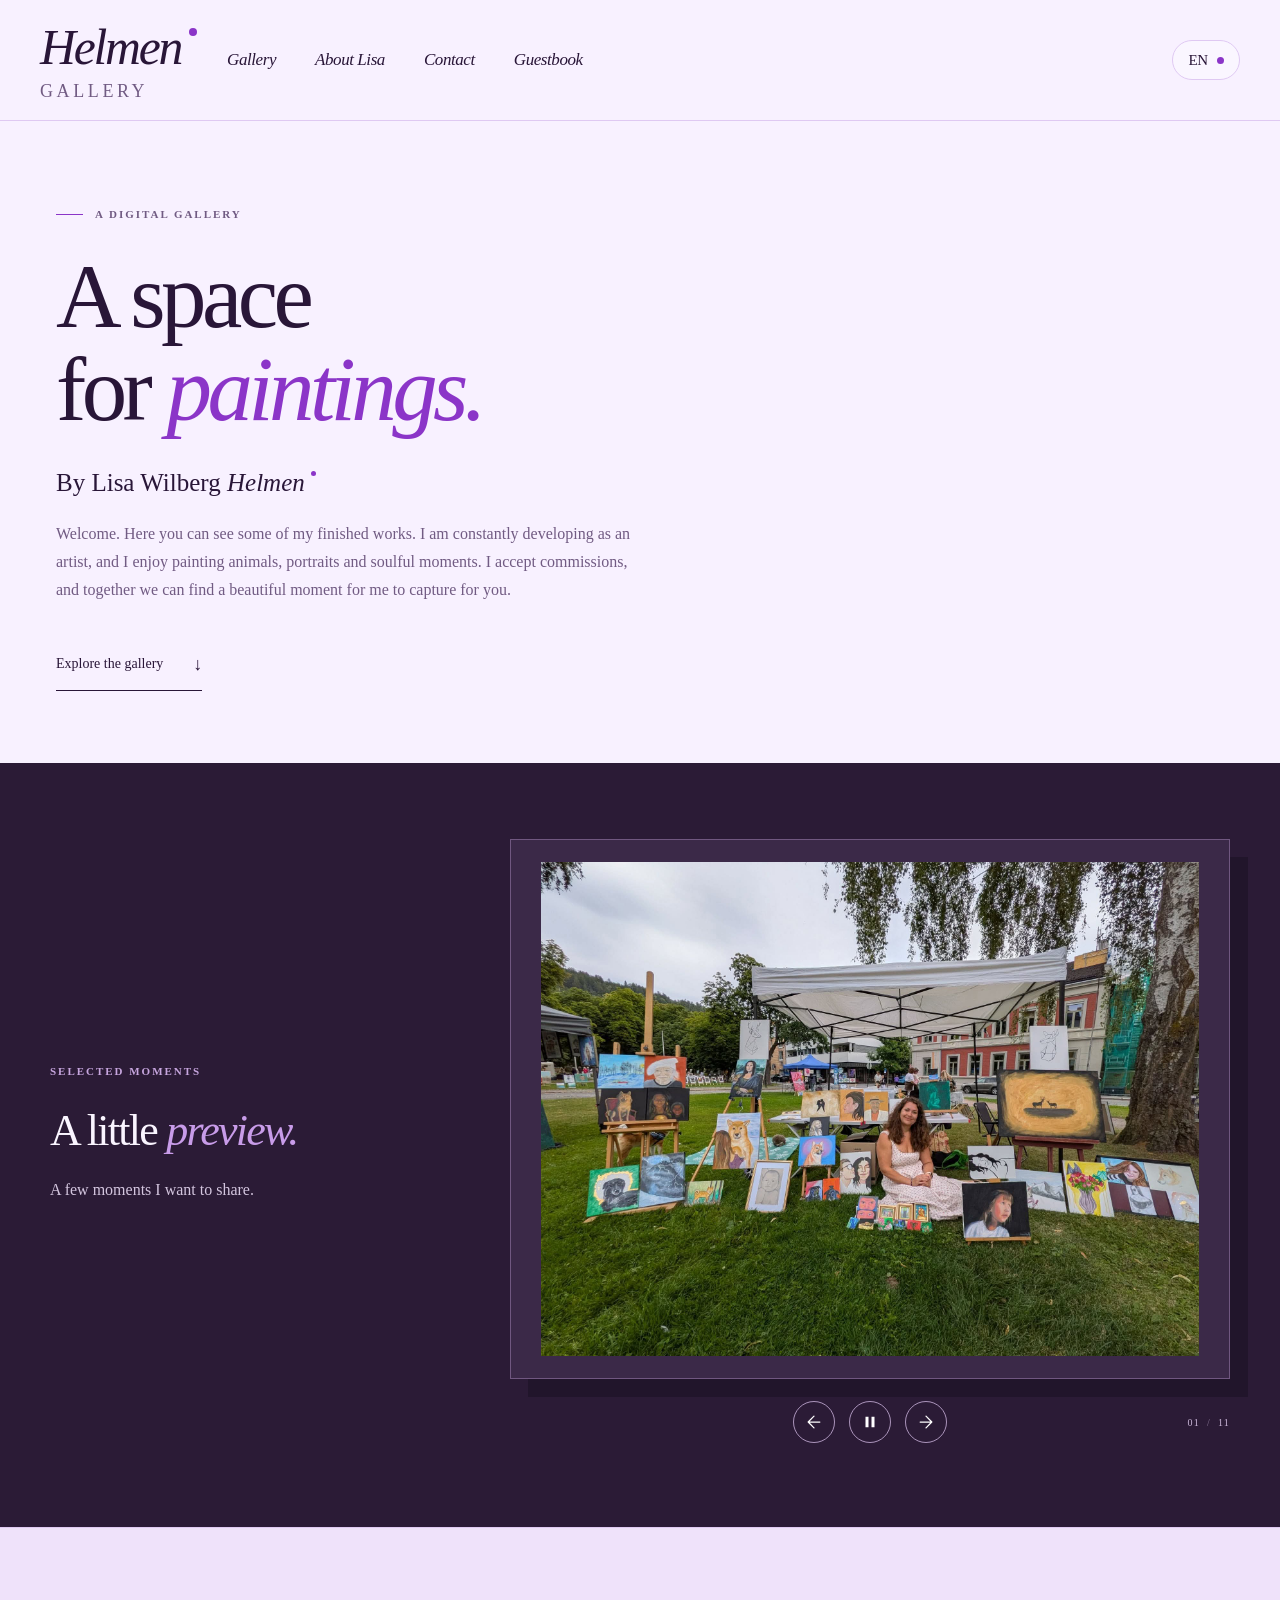
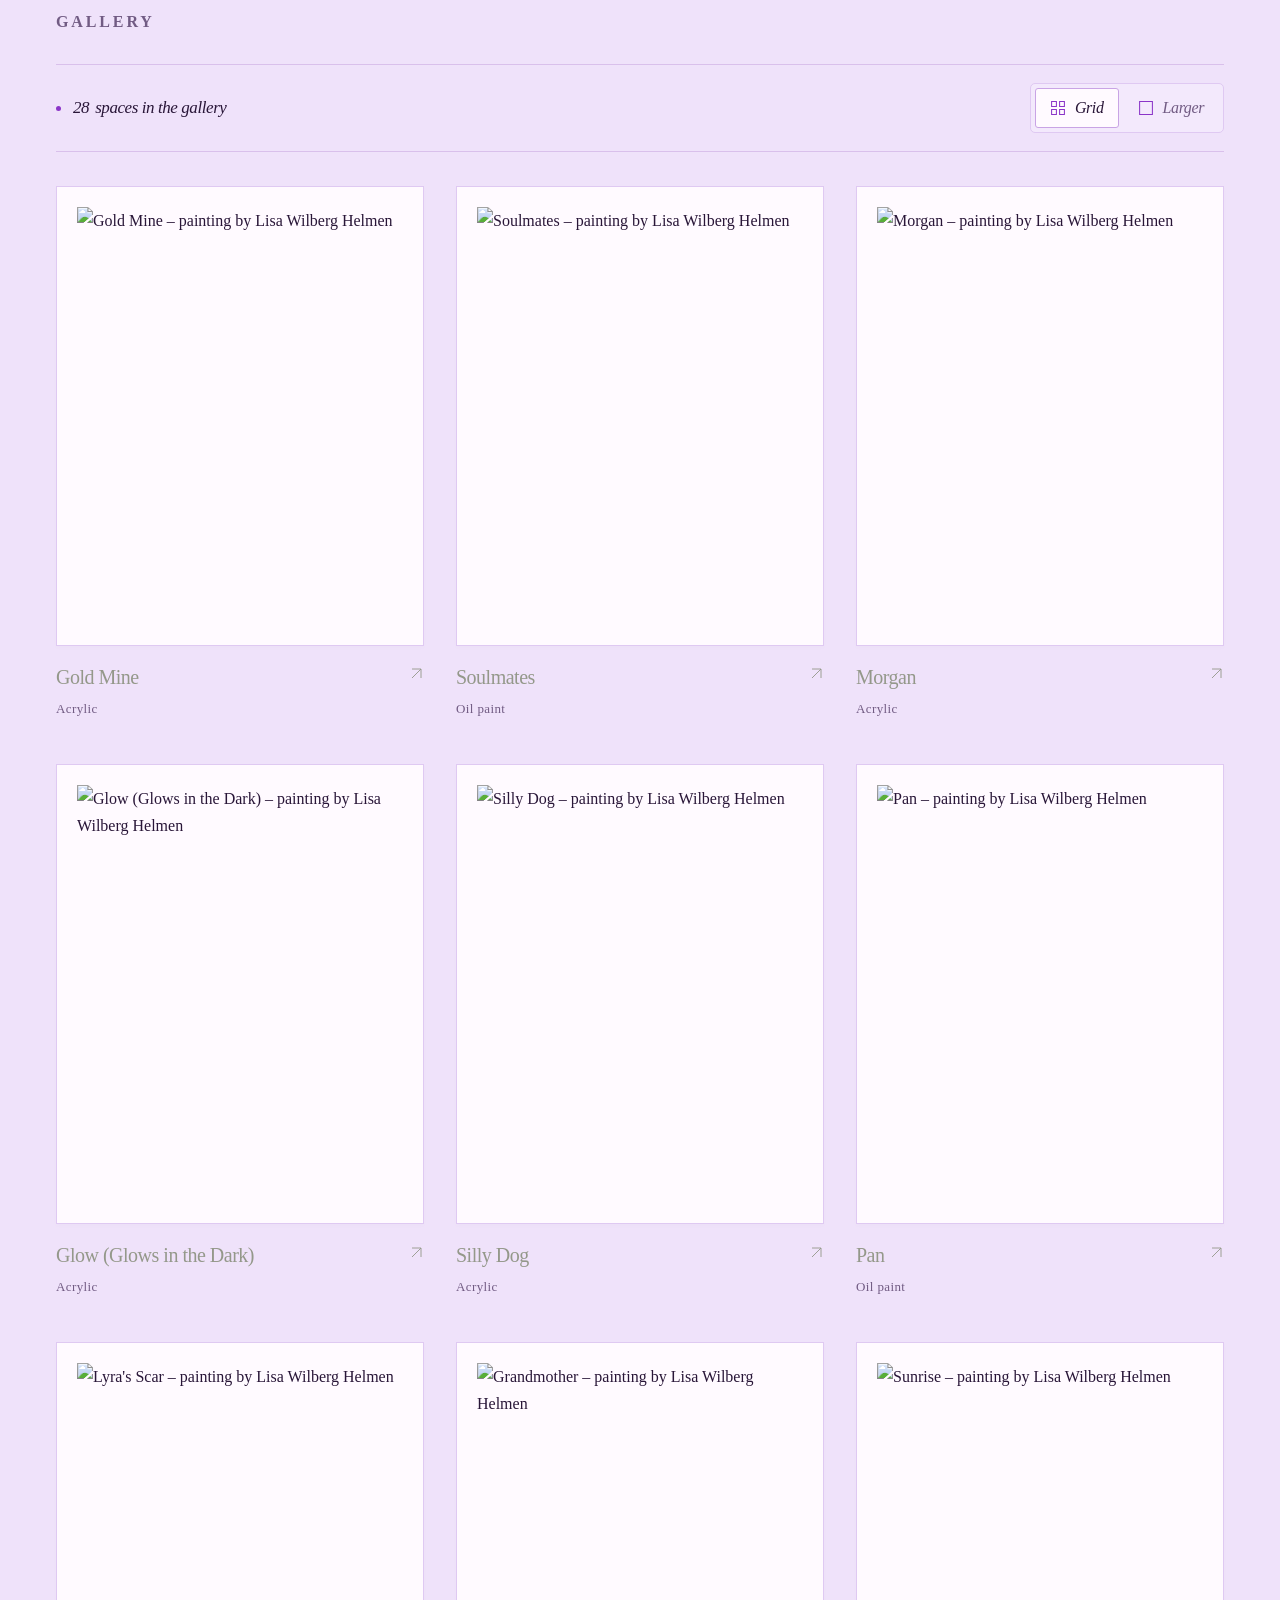
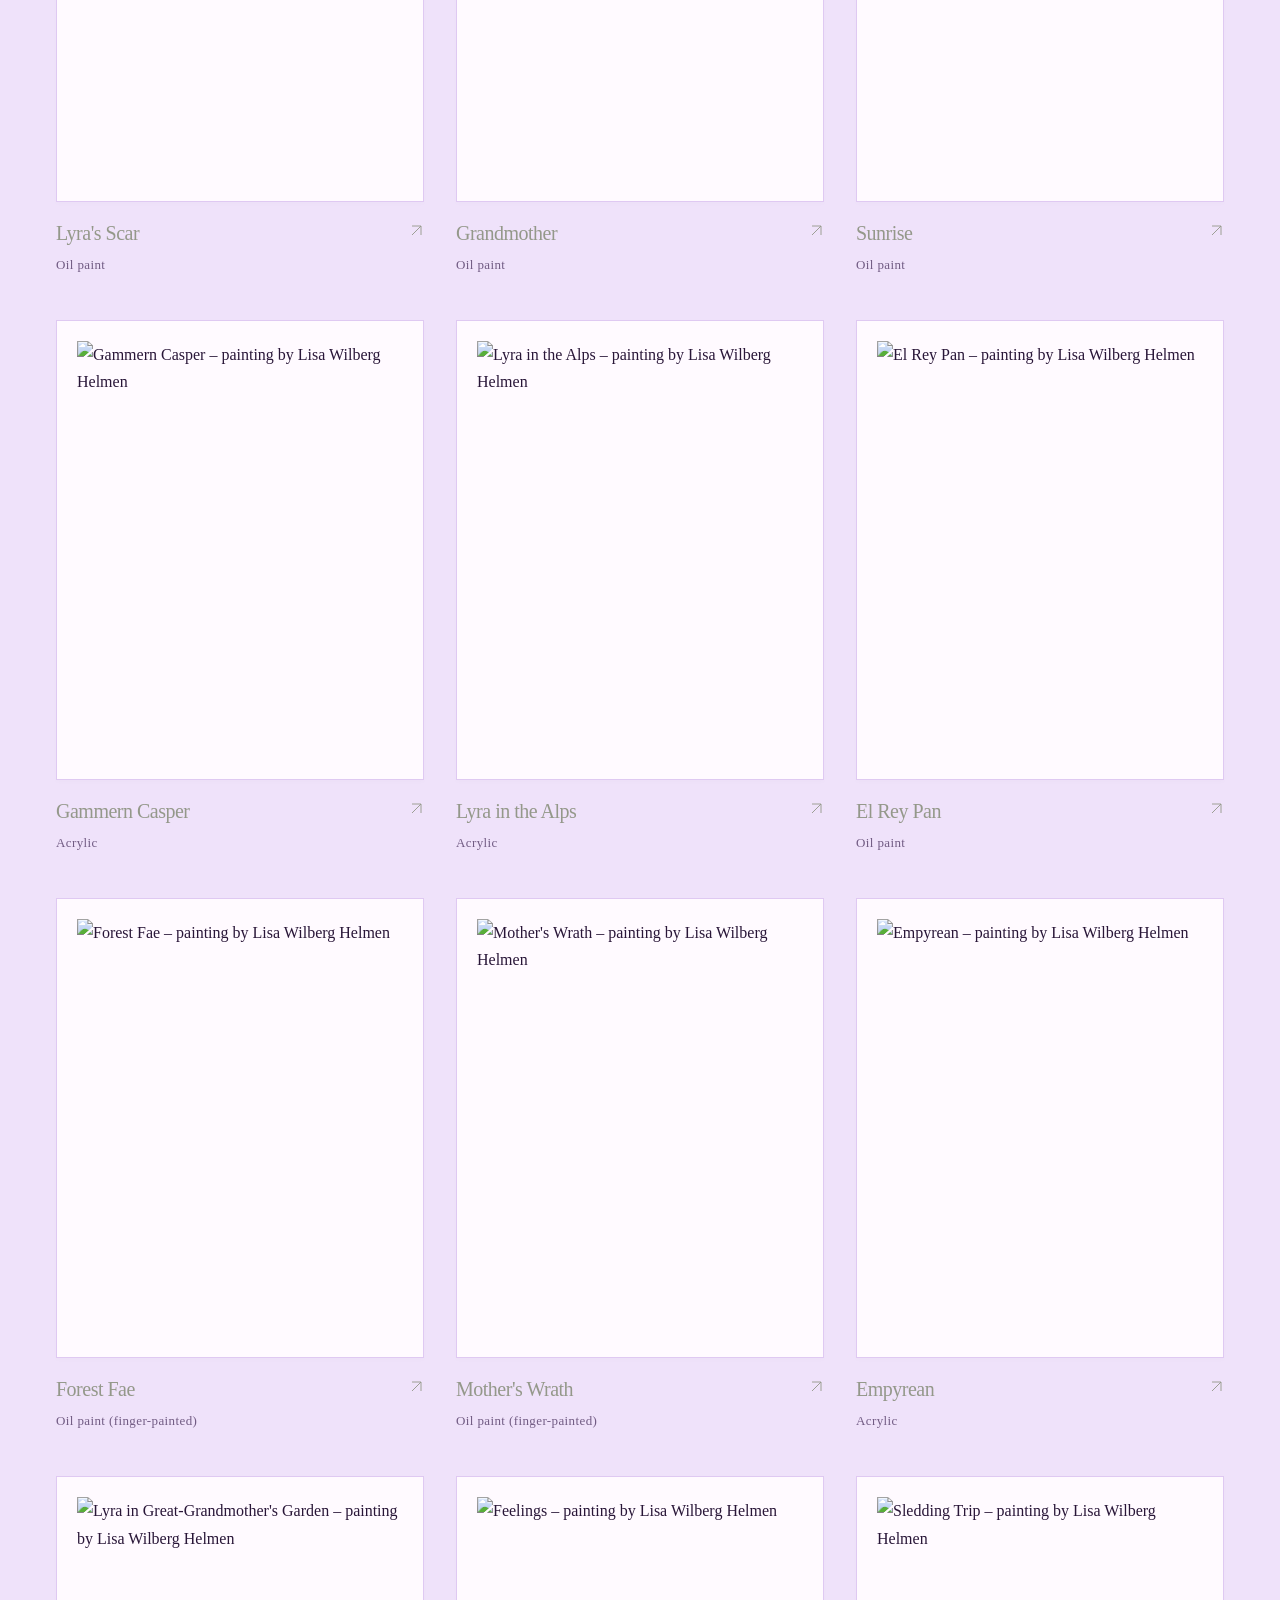
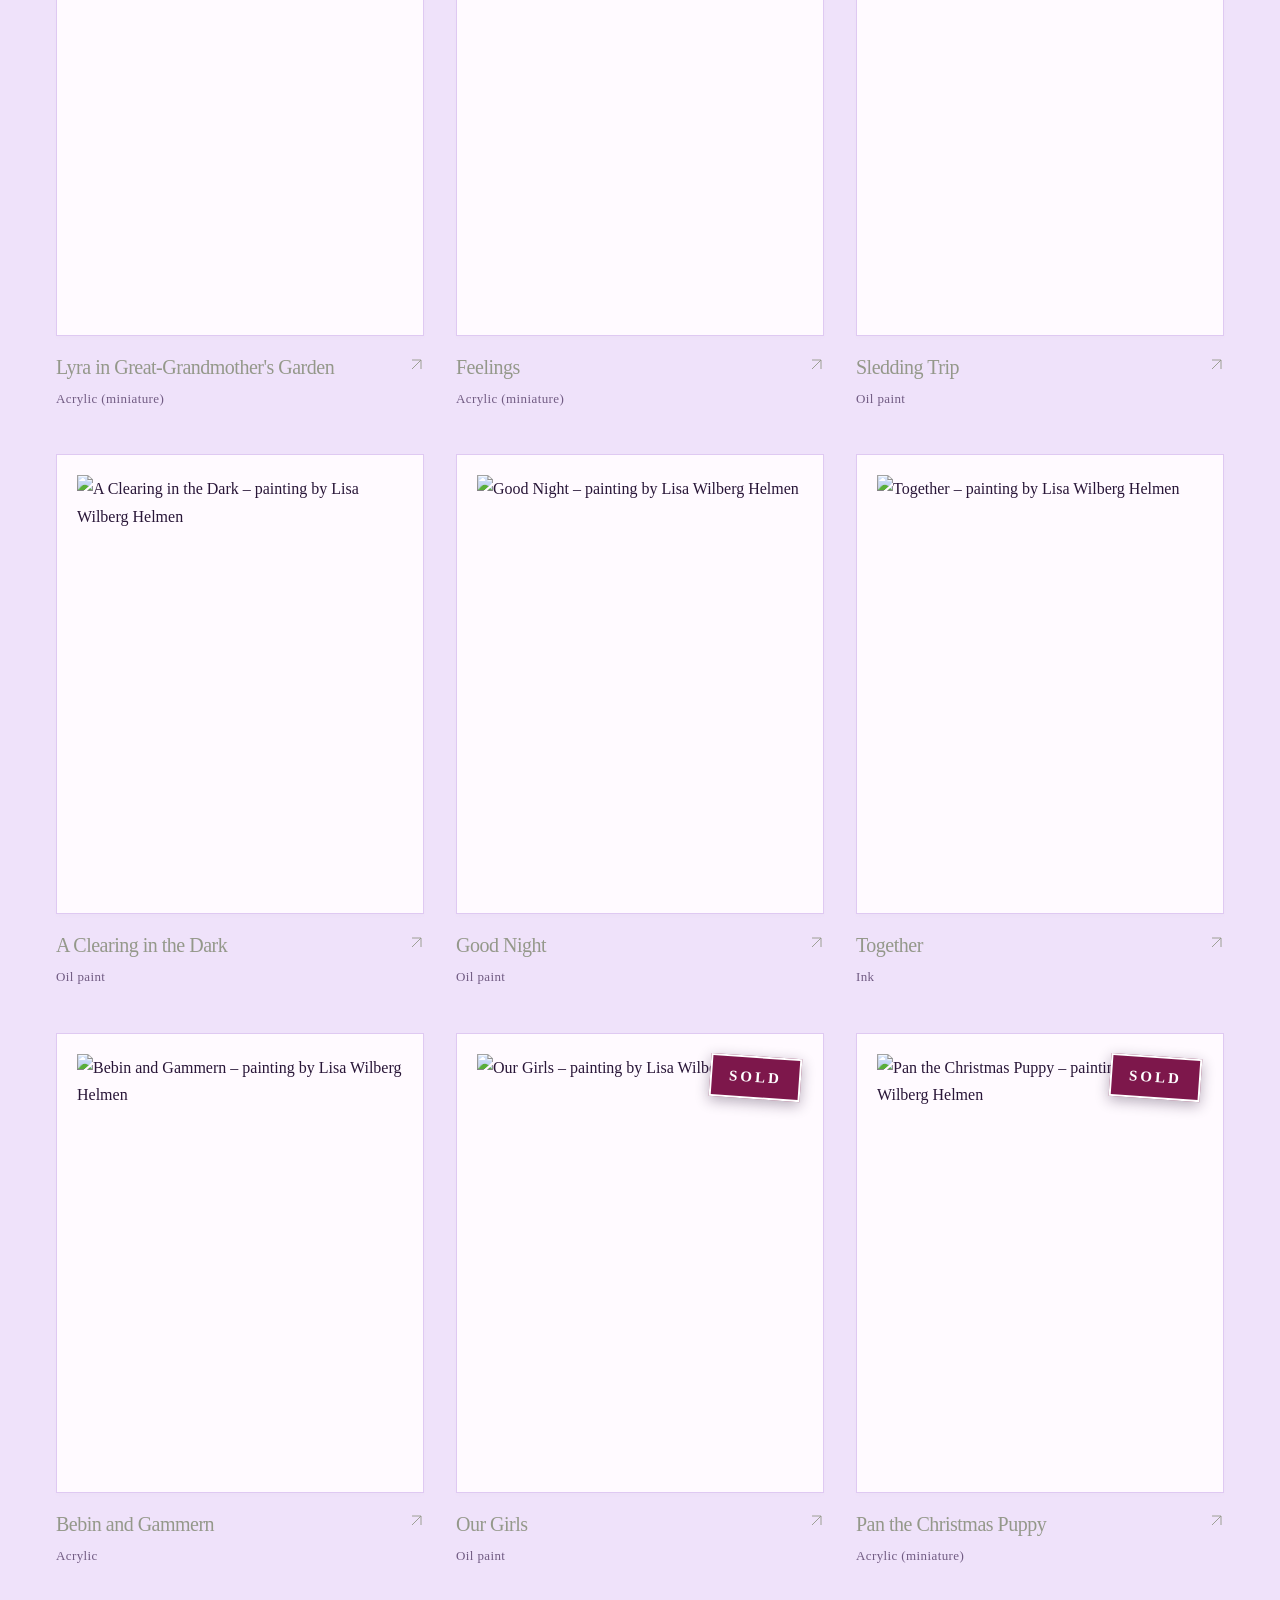
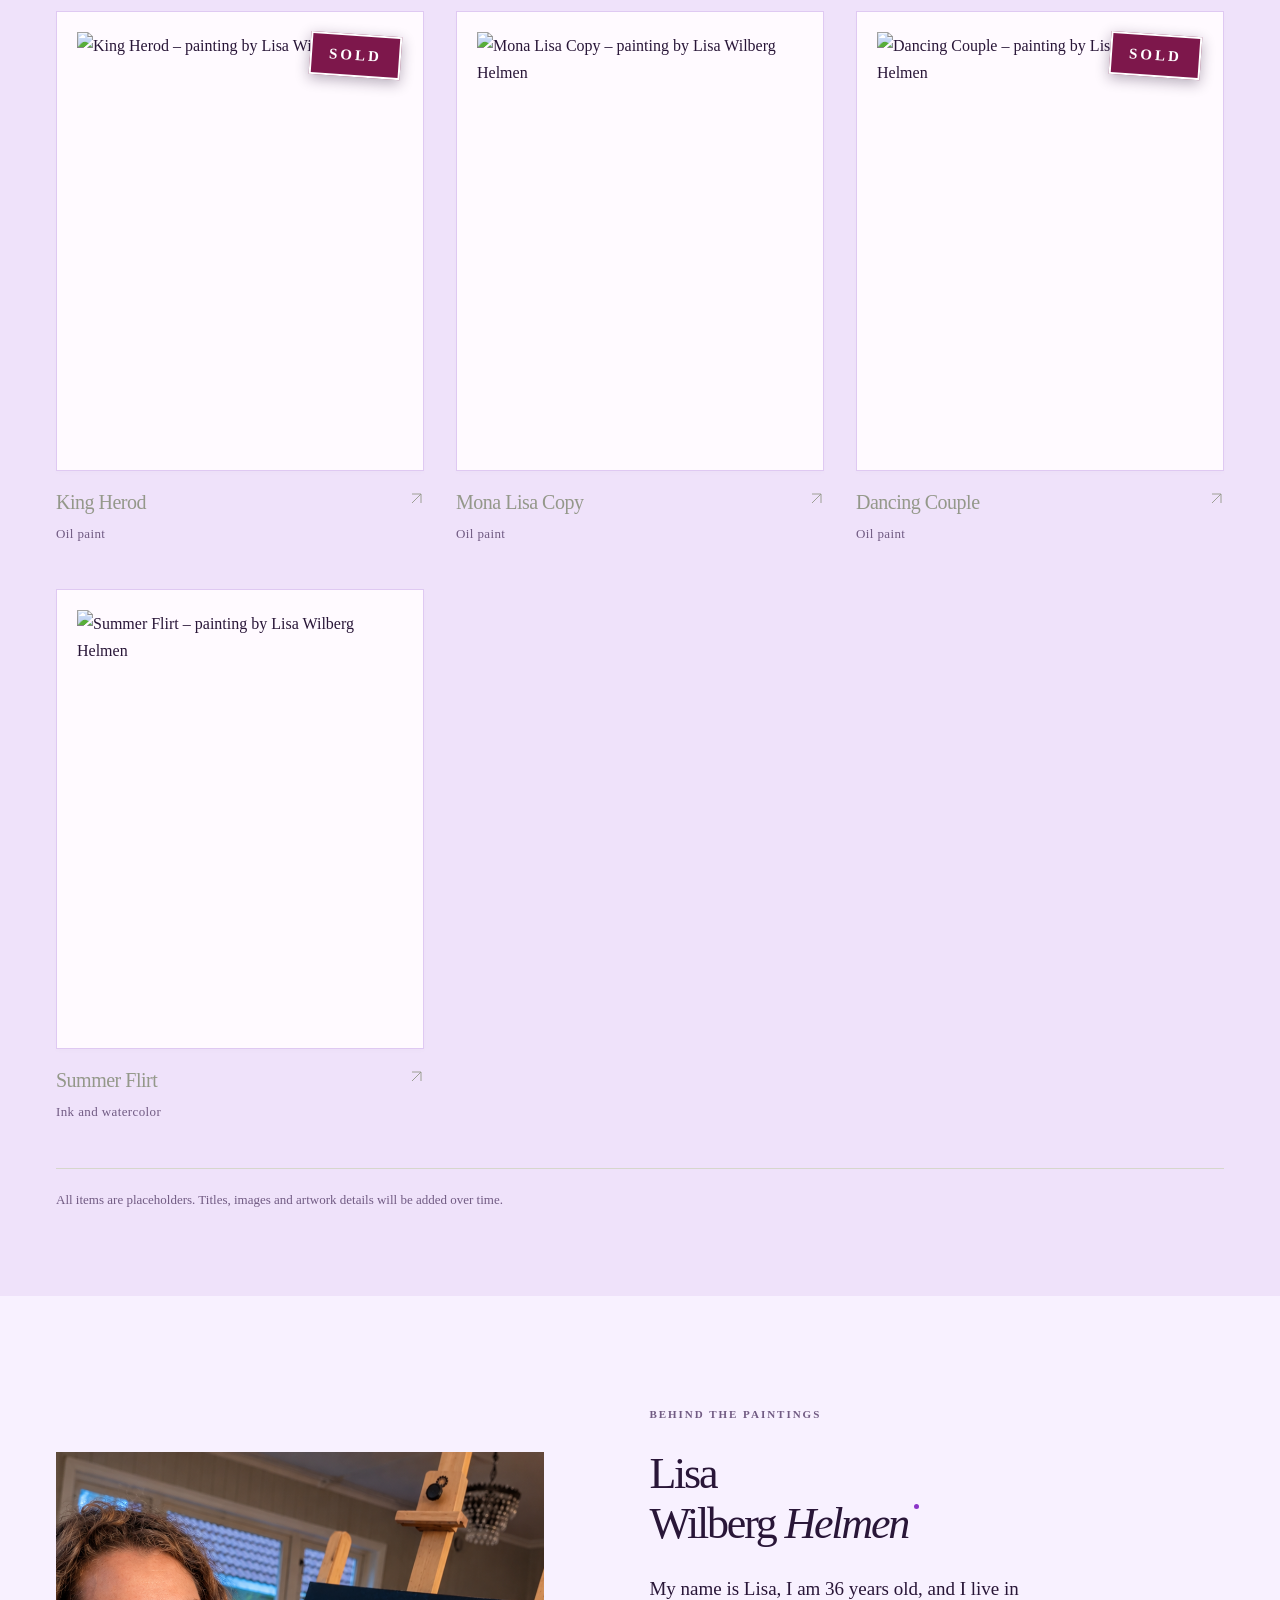
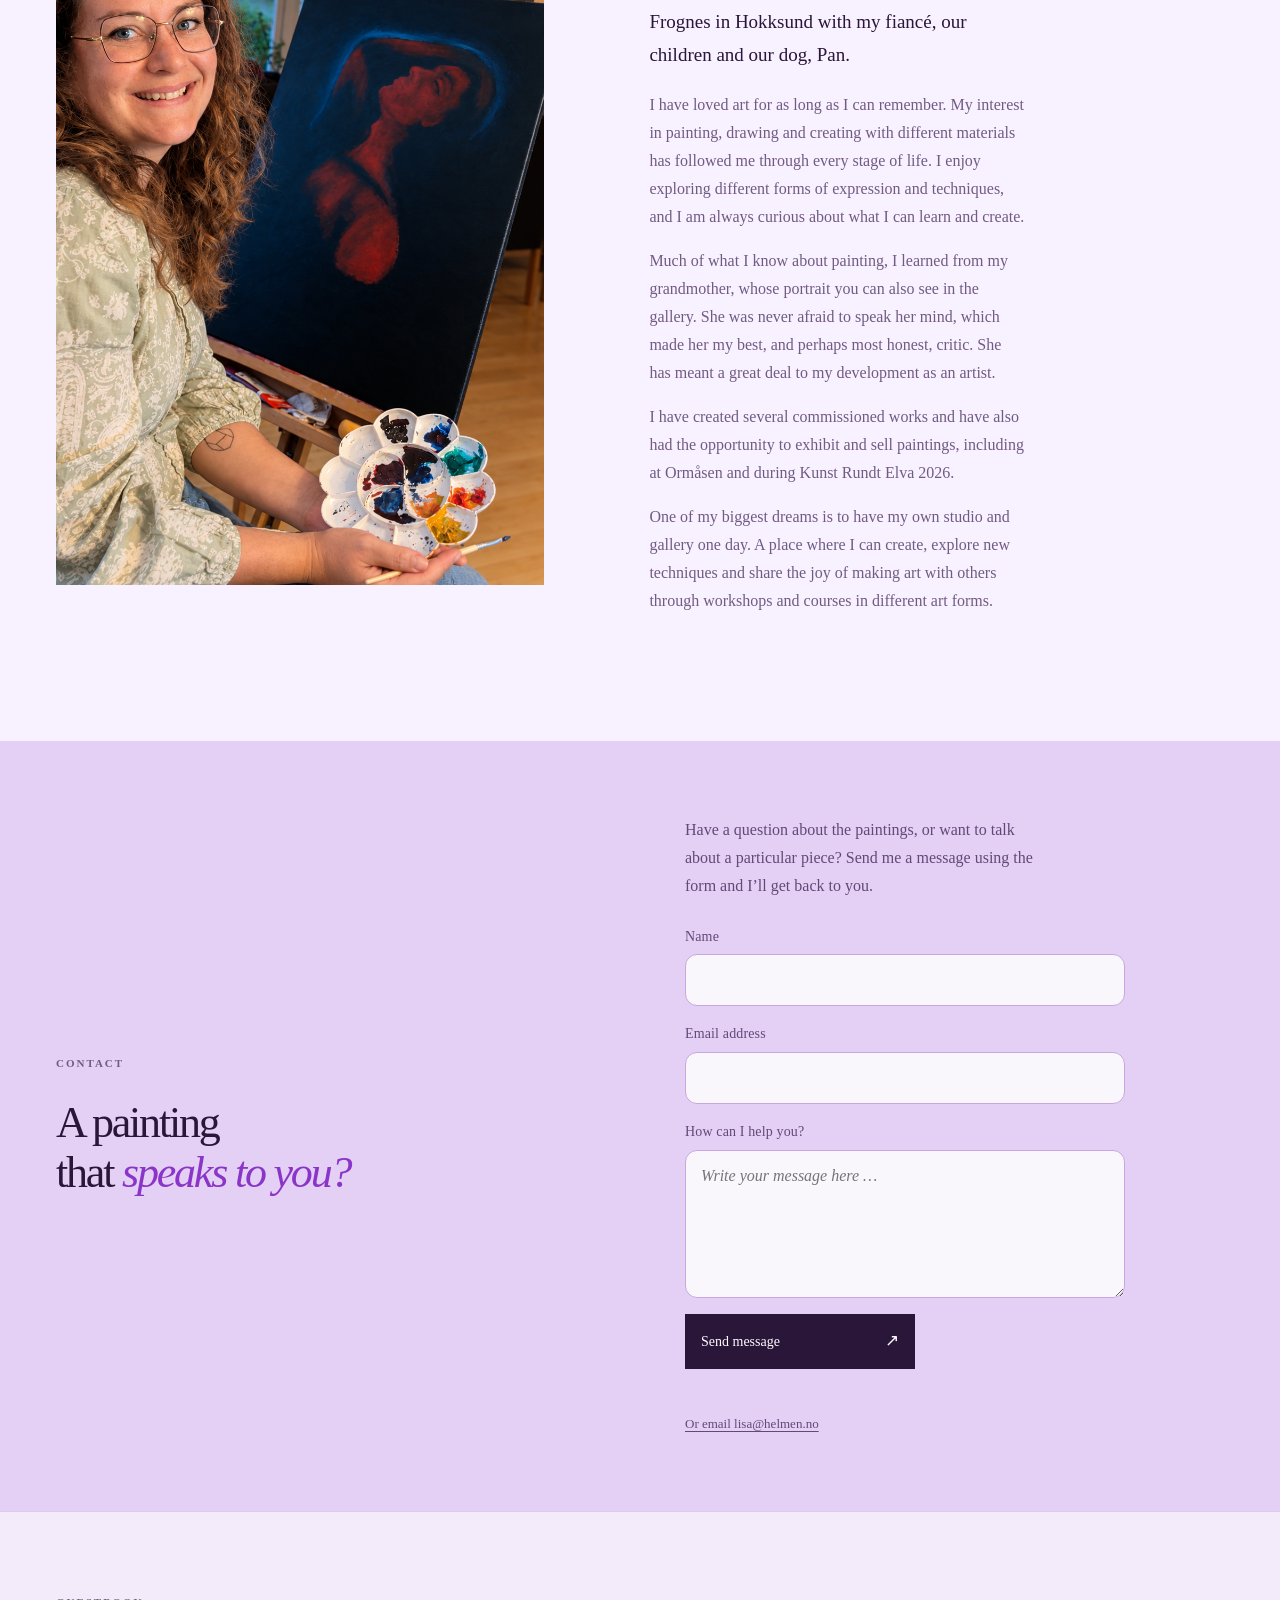
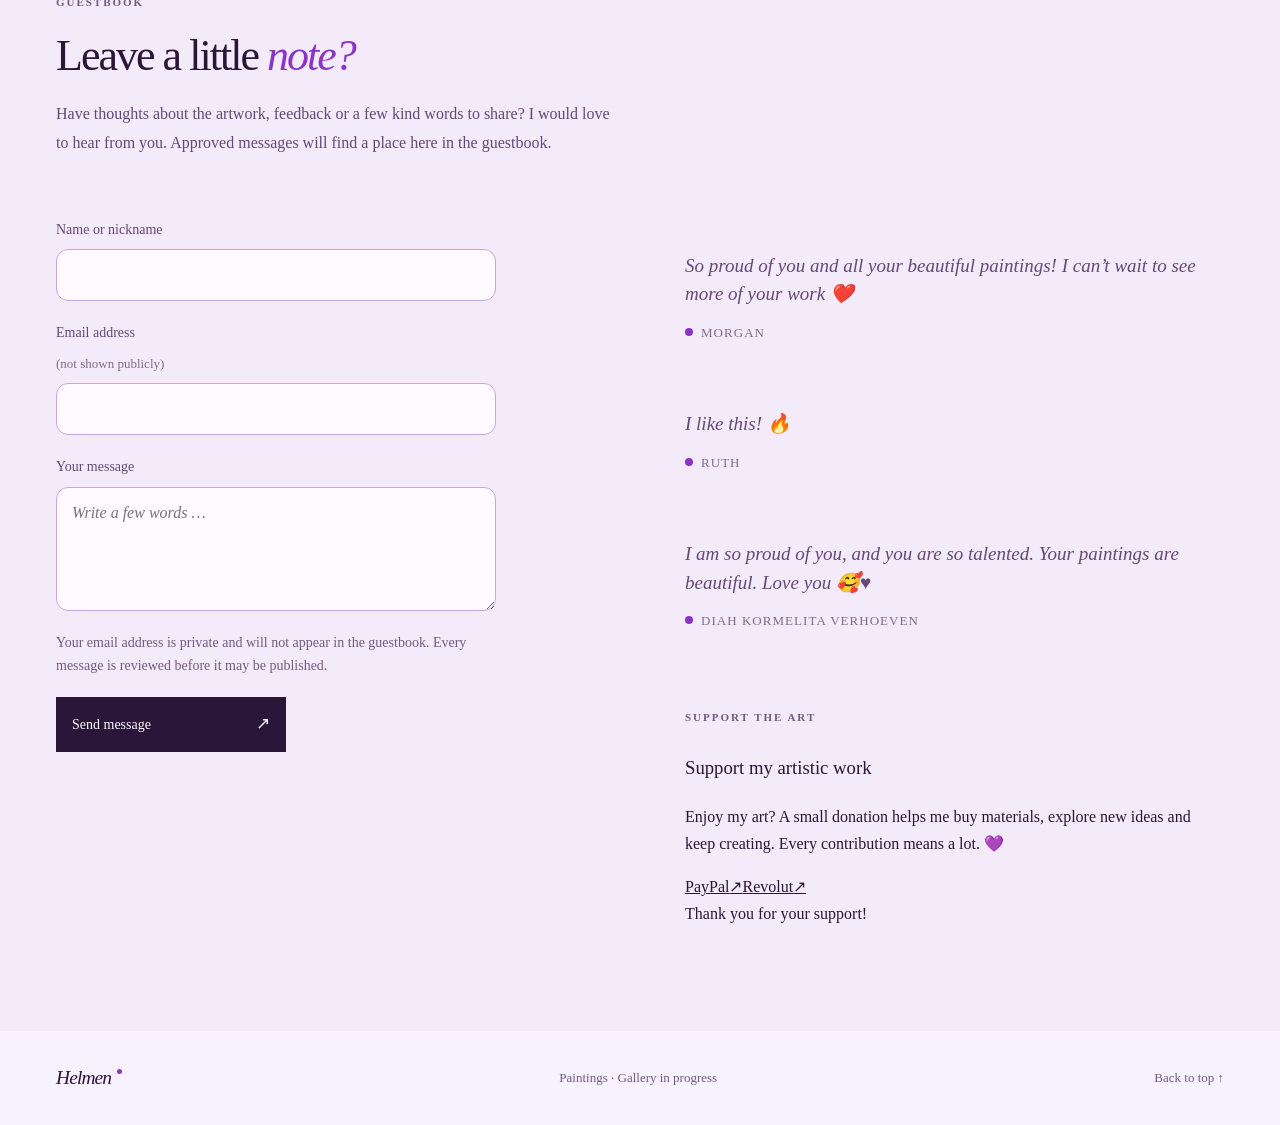
==== commit 54f10295: "Add donation links in guestbook section" ====
--- a/en/index.html
+++ b/en/index.html
@@ -30,6 +30,7 @@
 <link rel="preconnect" href="https://fonts.googleapis.com">
 <link rel="preconnect" href="https://fonts.gstatic.com" crossorigin>
 <link rel="stylesheet" href="/styles.css?v=41">
+<link rel="stylesheet" href="/donation.css?v=1">
 <script type="application/ld+json">
 {
   "@context": "https://schema.org",
@@ -81,7 +82,7 @@
 <p class="about-story-3">I have created several commissioned works and have also had the opportunity to exhibit and sell paintings, including at Ormåsen and during Kunst Rundt Elva 2026.</p>
 <p class="about-story-4">One of my biggest dreams is to have my own studio and gallery one day. A place where I can create, explore new techniques and share the joy of making art with others through workshops and courses in different art forms.</p></div></section>
 <section class="contact-section" id="contact" aria-labelledby="contact-title"><div class="wrap contact-inner"><div><p class="eyebrow">CONTACT</p><h2 id="contact-title">A painting<br>that <em>speaks to you?</em></h2></div><div class="contact-copy"><p>Have a question about the paintings, or want to talk about a particular piece? Send me a message using the form and I’ll get back to you.</p><form class="contact-form" data-success="Thank you! Your message has been sent. I’ll get back to you as soon as I can." data-error="Your message could not be sent right now. Please try again or email lisa@helmen.no." data-sending="Sending …"><input type="hidden" name="access_key" value="0940ff98-93be-41d2-b367-0dfbc4b420a4"><input type="hidden" name="subject" value="New message from art.helmen.no"><input type="hidden" name="from_name" value="art.helmen.no"><div class="contact-honeypot" aria-hidden="true"><label>Leave this field empty<input type="checkbox" name="botcheck" tabindex="-1" autocomplete="off"></label></div><label>Name<input type="text" name="name" autocomplete="name" required maxlength="120"></label><label>Email address<input type="email" name="email" autocomplete="email" required maxlength="254"></label><label>How can I help you?<textarea name="message" rows="5" required maxlength="5000" placeholder="Write your message here …"></textarea></label><button class="contact-submit" type="submit">Send message<span aria-hidden="true">↗</span></button><p class="contact-status" role="status" aria-live="polite"></p></form><a class="contact-fallback" href="mailto:lisa@helmen.no">Or email lisa@helmen.no</a></div></div></section>
-<section class="guestbook-section" id="guestbook" aria-labelledby="guestbook-title"><div class="wrap guestbook-inner"><div class="guestbook-heading"><p class="eyebrow">GUESTBOOK</p><h2 id="guestbook-title">Leave a little <em>note?</em></h2><p>Have thoughts about the artwork, feedback or a few kind words to share? I would love to hear from you. Approved messages will find a place here in the guestbook.</p></div><div class="guestbook-content"><div class="guestbook-notes"><div class="guestbook-note"><div class="guestbook-entry"><p>So proud of you and all your beautiful paintings! I can’t wait to see more of your work ❤️</p><p class="guestbook-author"><span class="guestbook-note-mark" aria-hidden="true"></span>Morgan</p></div></div><div class="guestbook-note"><div class="guestbook-entry"><p>I like this! 🔥</p><p class="guestbook-author"><span class="guestbook-note-mark" aria-hidden="true"></span>Ruth</p></div></div><div class="guestbook-note"><div class="guestbook-entry"><p>I am so proud of you, and you are so talented. Your paintings are beautiful. Love you 🥰♥️</p><p class="guestbook-author"><span class="guestbook-note-mark" aria-hidden="true"></span>Diah Kormelita Verhoeven</p></div></div></div><form class="guestbook-form" data-success="Thank you for your message! It has been received and will be reviewed before possible publication." data-error="Your message could not be sent right now. Please try again later." data-sending="Sending …"><input type="hidden" name="access_key" value="0940ff98-93be-41d2-b367-0dfbc4b420a4"><input type="hidden" name="subject" value="New guestbook message on art.helmen.no"><input type="hidden" name="from_name" value="Guestbook at art.helmen.no"><div class="guestbook-honeypot" aria-hidden="true"><label>Leave this field empty<input type="checkbox" name="botcheck" tabindex="-1" autocomplete="off"></label></div><label>Name or nickname<input type="text" name="name" autocomplete="nickname" required maxlength="80"></label><label>Email address <span>(not shown publicly)</span><input type="email" name="email" autocomplete="email" required maxlength="254"></label><label>Your message<textarea name="message" rows="4" required maxlength="2000" placeholder="Write a few words …"></textarea></label><p class="guestbook-privacy">Your email address is private and will not appear in the guestbook. Every message is reviewed before it may be published.</p><button class="guestbook-submit" type="submit">Send message <span aria-hidden="true">↗</span></button><p class="guestbook-status" role="status" aria-live="polite"></p></form></div></div></section>
+<section class="guestbook-section" id="guestbook" aria-labelledby="guestbook-title"><div class="wrap guestbook-inner"><div class="guestbook-heading"><p class="eyebrow">GUESTBOOK</p><h2 id="guestbook-title">Leave a little <em>note?</em></h2><p>Have thoughts about the artwork, feedback or a few kind words to share? I would love to hear from you. Approved messages will find a place here in the guestbook.</p></div><div class="guestbook-content"><div class="guestbook-notes"><div class="guestbook-note"><div class="guestbook-entry"><p>So proud of you and all your beautiful paintings! I can’t wait to see more of your work ❤️</p><p class="guestbook-author"><span class="guestbook-note-mark" aria-hidden="true"></span>Morgan</p></div></div><div class="guestbook-note"><div class="guestbook-entry"><p>I like this! 🔥</p><p class="guestbook-author"><span class="guestbook-note-mark" aria-hidden="true"></span>Ruth</p></div></div><div class="guestbook-note"><div class="guestbook-entry"><p>I am so proud of you, and you are so talented. Your paintings are beautiful. Love you 🥰♥️</p><p class="guestbook-author"><span class="guestbook-note-mark" aria-hidden="true"></span>Diah Kormelita Verhoeven</p></div></div></div><form class="guestbook-form" data-success="Thank you for your message! It has been received and will be reviewed before possible publication." data-error="Your message could not be sent right now. Please try again later." data-sending="Sending …"><input type="hidden" name="access_key" value="0940ff98-93be-41d2-b367-0dfbc4b420a4"><input type="hidden" name="subject" value="New guestbook message on art.helmen.no"><input type="hidden" name="from_name" value="Guestbook at art.helmen.no"><div class="guestbook-honeypot" aria-hidden="true"><label>Leave this field empty<input type="checkbox" name="botcheck" tabindex="-1" autocomplete="off"></label></div><label>Name or nickname<input type="text" name="name" autocomplete="nickname" required maxlength="80"></label><label>Email address <span>(not shown publicly)</span><input type="email" name="email" autocomplete="email" required maxlength="254"></label><label>Your message<textarea name="message" rows="4" required maxlength="2000" placeholder="Write a few words …"></textarea></label><p class="guestbook-privacy">Your email address is private and will not appear in the guestbook. Every message is reviewed before it may be published.</p><button class="guestbook-submit" type="submit">Send message <span aria-hidden="true">↗</span></button><p class="guestbook-status" role="status" aria-live="polite"></p></form><aside class="donation-box" aria-labelledby="donation-title"><p class="eyebrow">SUPPORT THE ART</p><h3 id="donation-title">Support my artistic work</h3><p>Enjoy my art? A small donation helps me buy materials, explore new ideas and keep creating. Every contribution means a lot. 💜</p><a class="donation-link donation-paypal" href="https://www.paypal.me/lisasusanne" target="_blank" rel="noopener noreferrer"><span>PayPal</span><span aria-hidden="true">↗</span></a><a class="donation-link donation-revolut" href="https://revolut.me/lisahelmen" target="_blank" rel="noopener noreferrer"><span>Revolut</span><span aria-hidden="true">↗</span></a><p class="donation-thanks">Thank you for your support!</p></aside></div></div></section>
 </main>
 <footer class="site-footer wrap"><a href="#top" class="footer-signature"><em class="brand-name">Helmen</em><span class="signature-dot" aria-hidden="true"></span></a><p>Paintings · Gallery in progress</p><a class="back-top" href="#top">Back to top ↑</a></footer>
 <dialog class="art-dialog" id="artDialog" aria-labelledby="dialogTitle"><div class="dialog-bar"><span id="dialogIndex">01 / 20</span><span>GALLERY</span><div class="dialog-navigation"><button type="button" id="previousWork" aria-label="Previous artwork">← <span>Previous</span></button><button type="button" id="nextWork" aria-label="Next artwork"><span>Next</span> →</button></div><button class="close-dialog" type="button" aria-label="Close artwork"><svg viewBox="0 0 24 24" width="23" height="23" fill="none" stroke="currentColor" stroke-width="1.5" aria-hidden="true"><path d="m6 6 12 12M6 18 18 6"/></svg></button></div><div class="dialog-body"><div class="dialog-art" id="dialogArt"></div><div class="dialog-details"><p class="eyebrow">LISA WILBERG HELMEN</p><h2 id="dialogTitle">Artwork 01</h2><span class="quiet-label" id="dialogStatus">Placeholder</span><p id="dialogDescription">A painting by Lisa Wilberg Helmen will be displayed here. The title, medium and dimensions will be added with the image.</p><dl id="dialogMetadata"></dl><small class="keyboard-help">Use the arrow keys to browse</small></div></div></dialog>
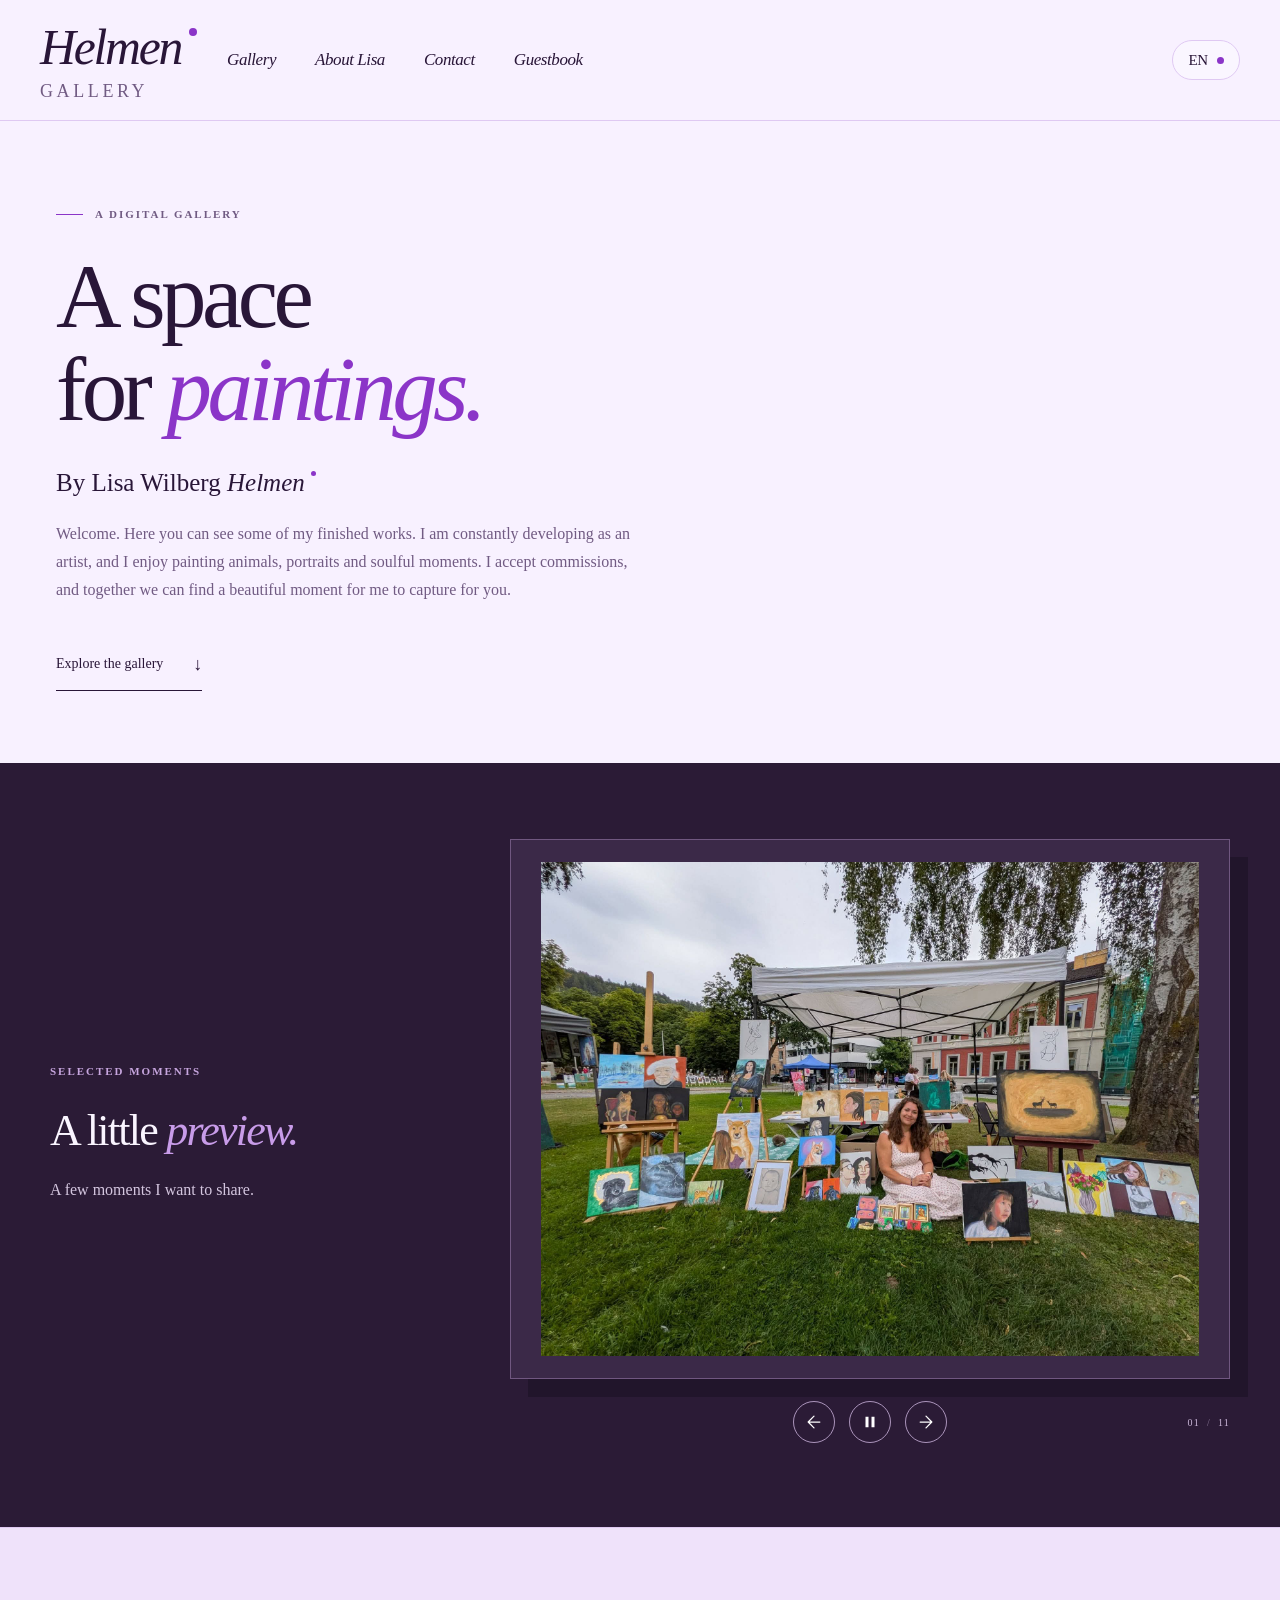
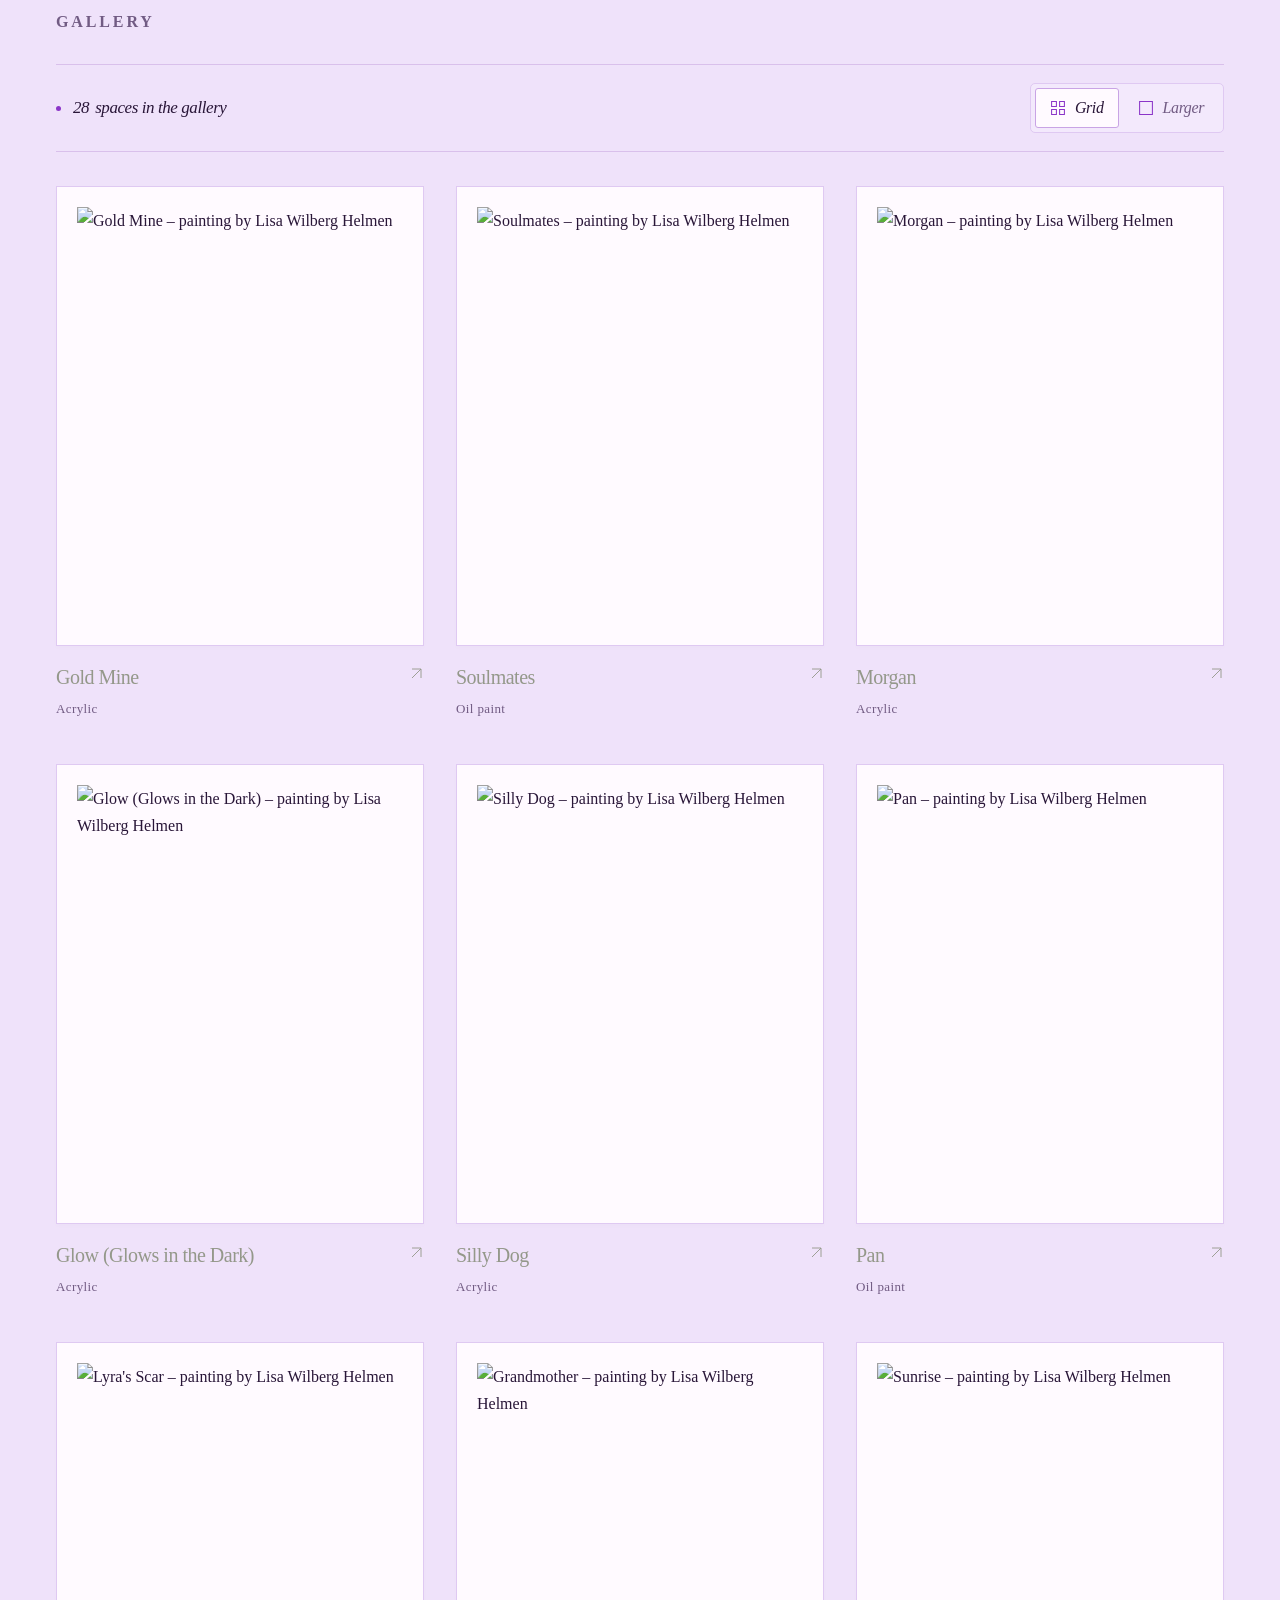
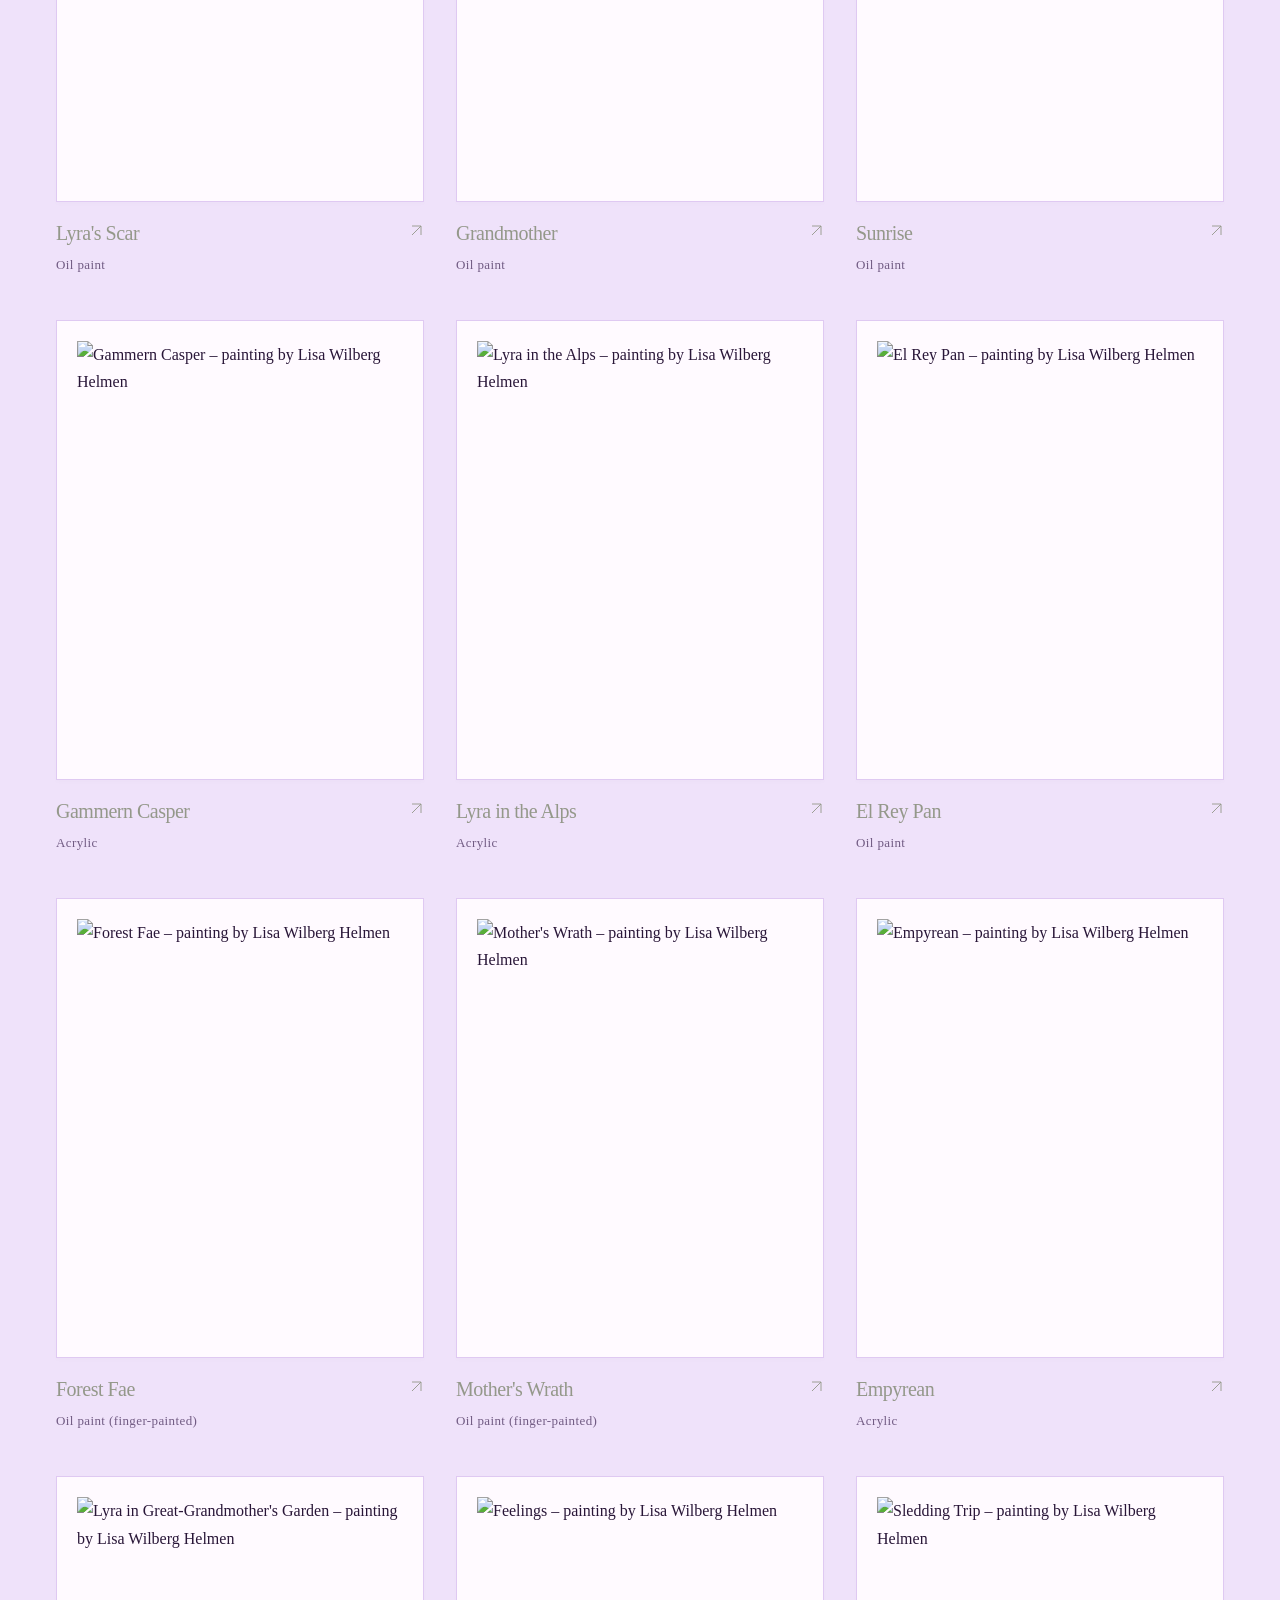
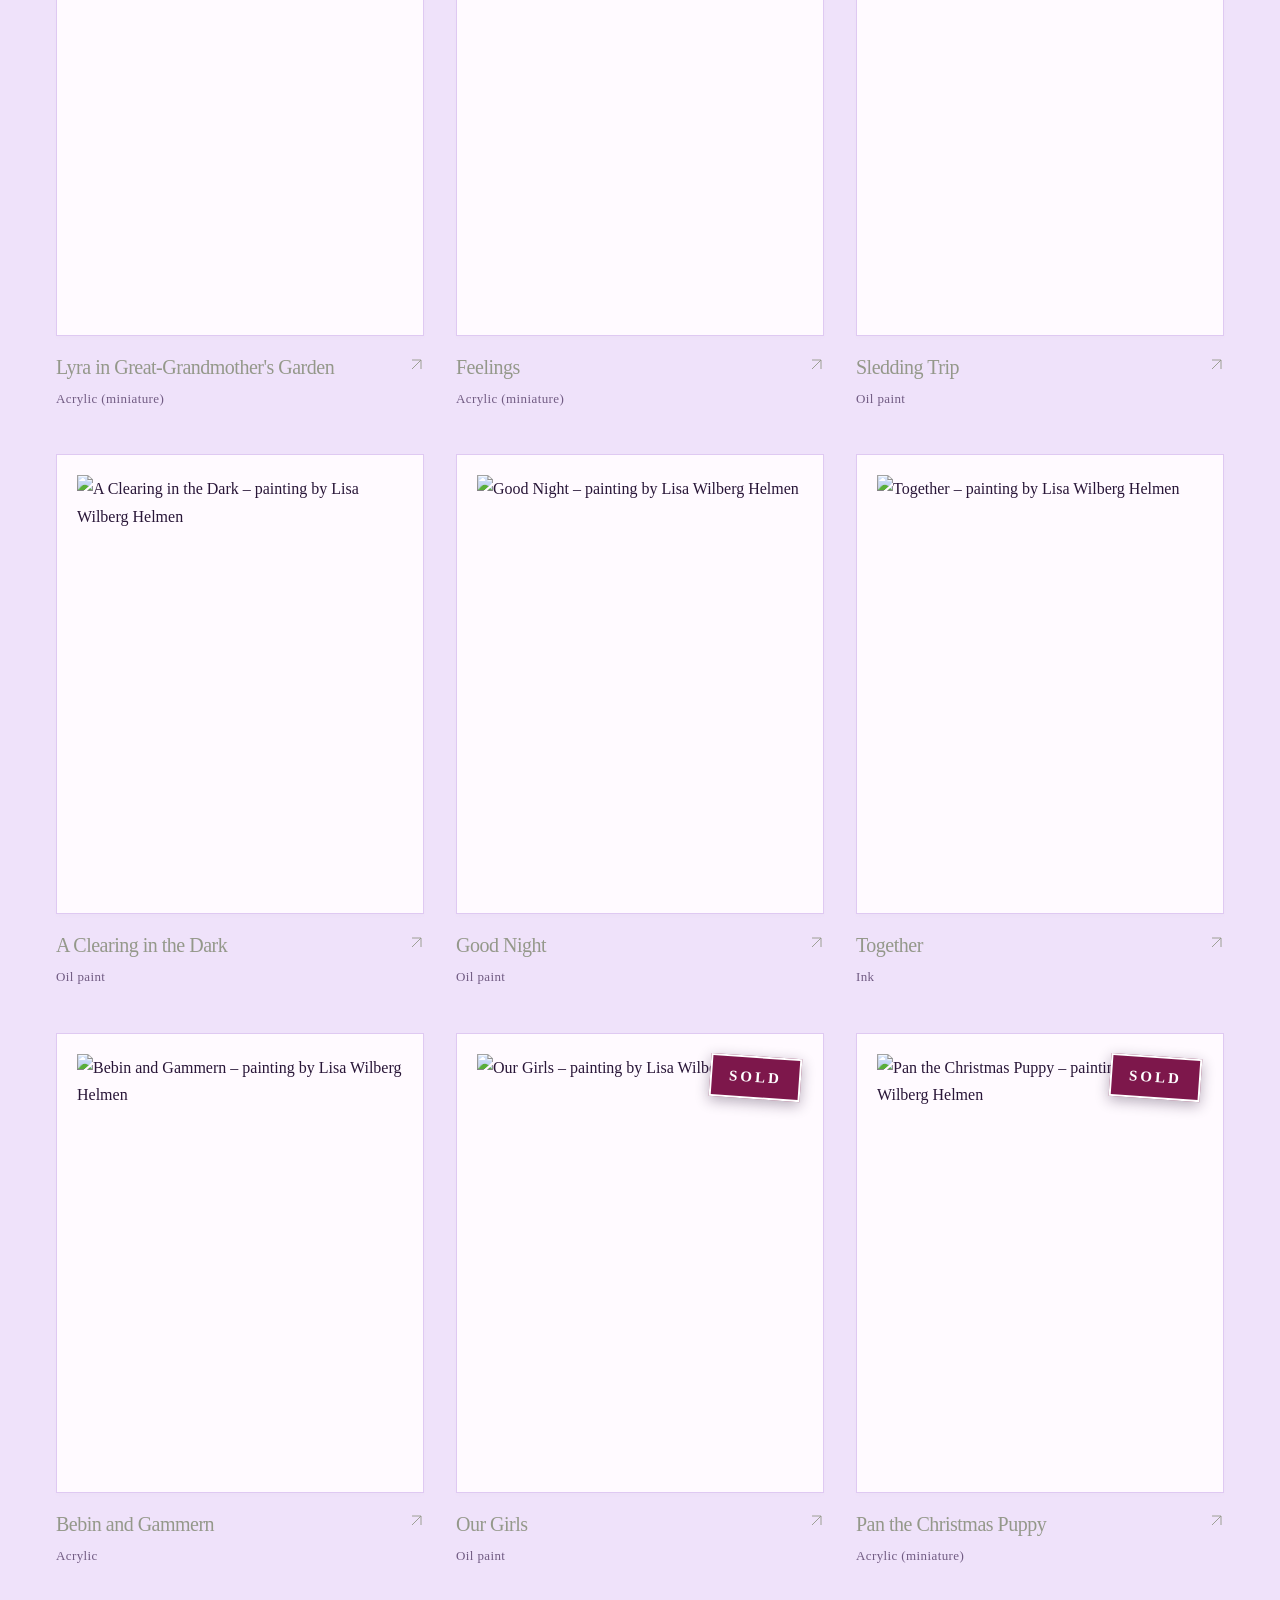
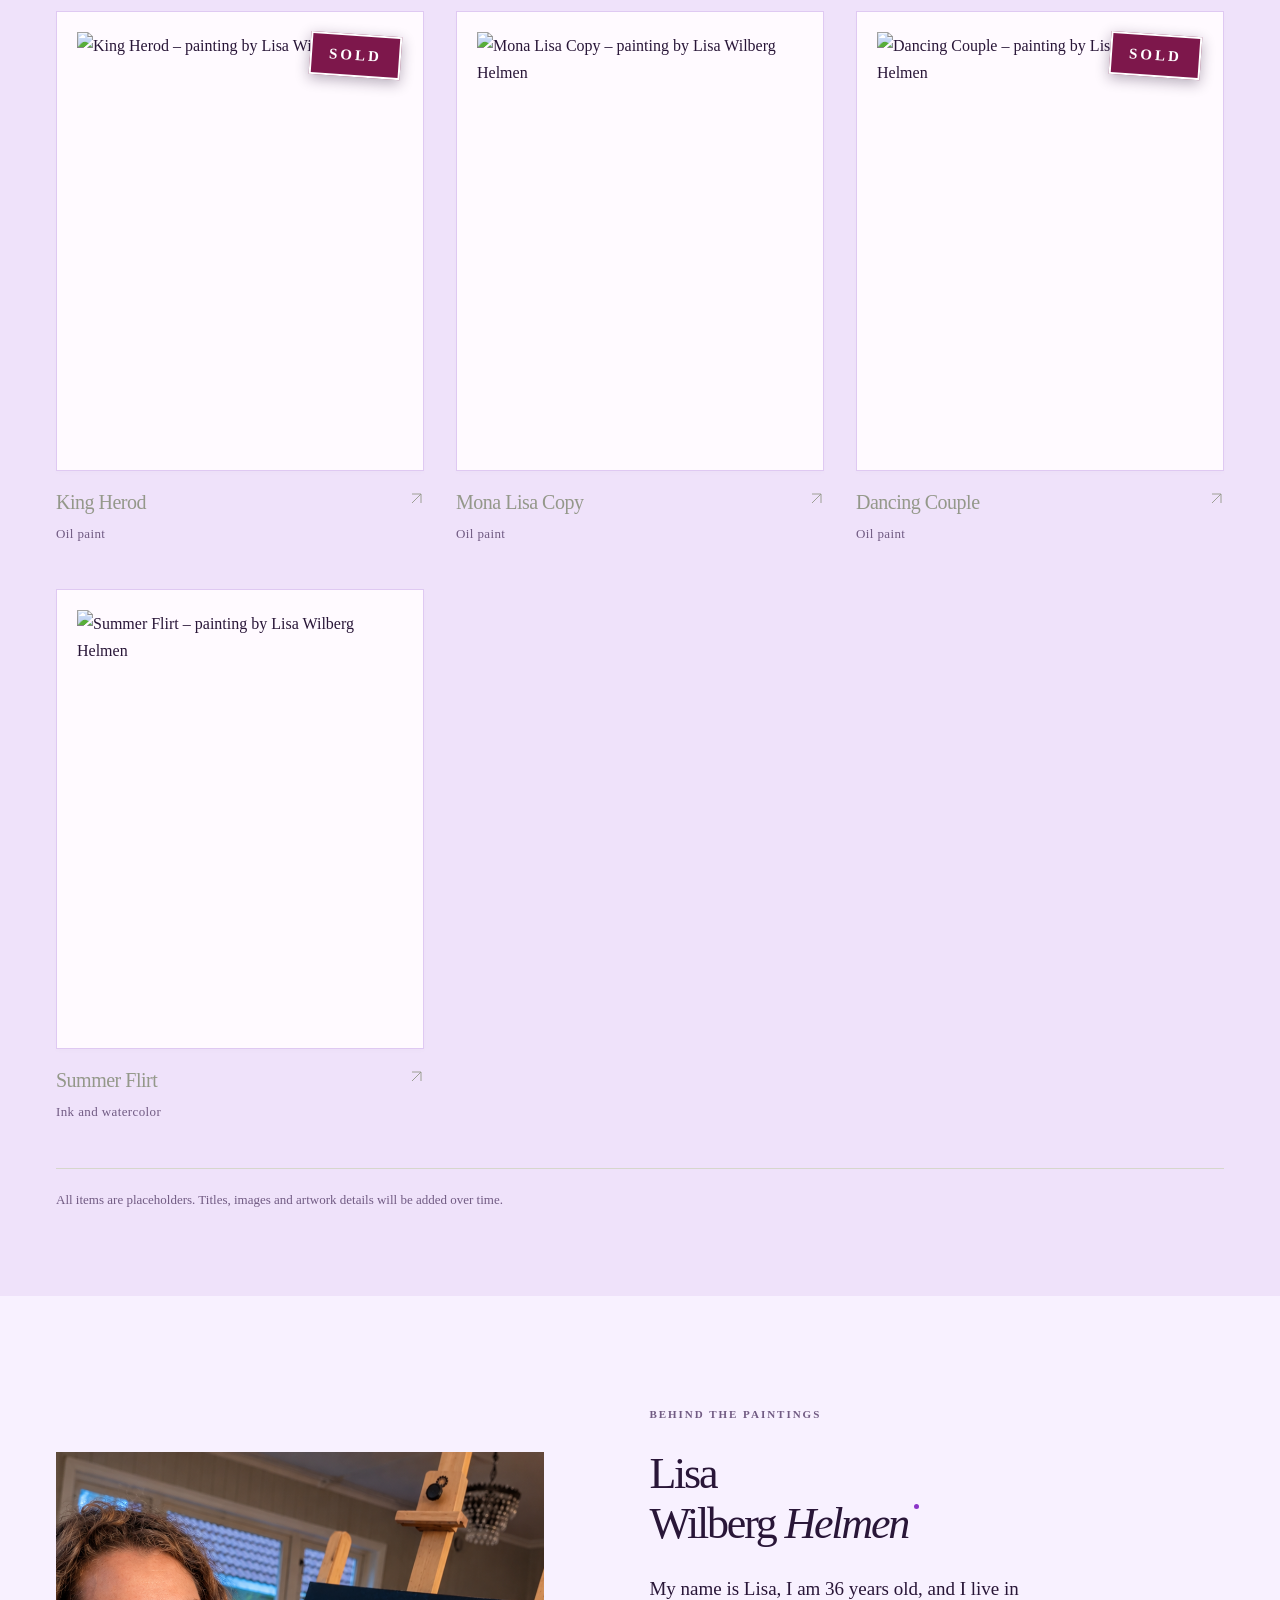
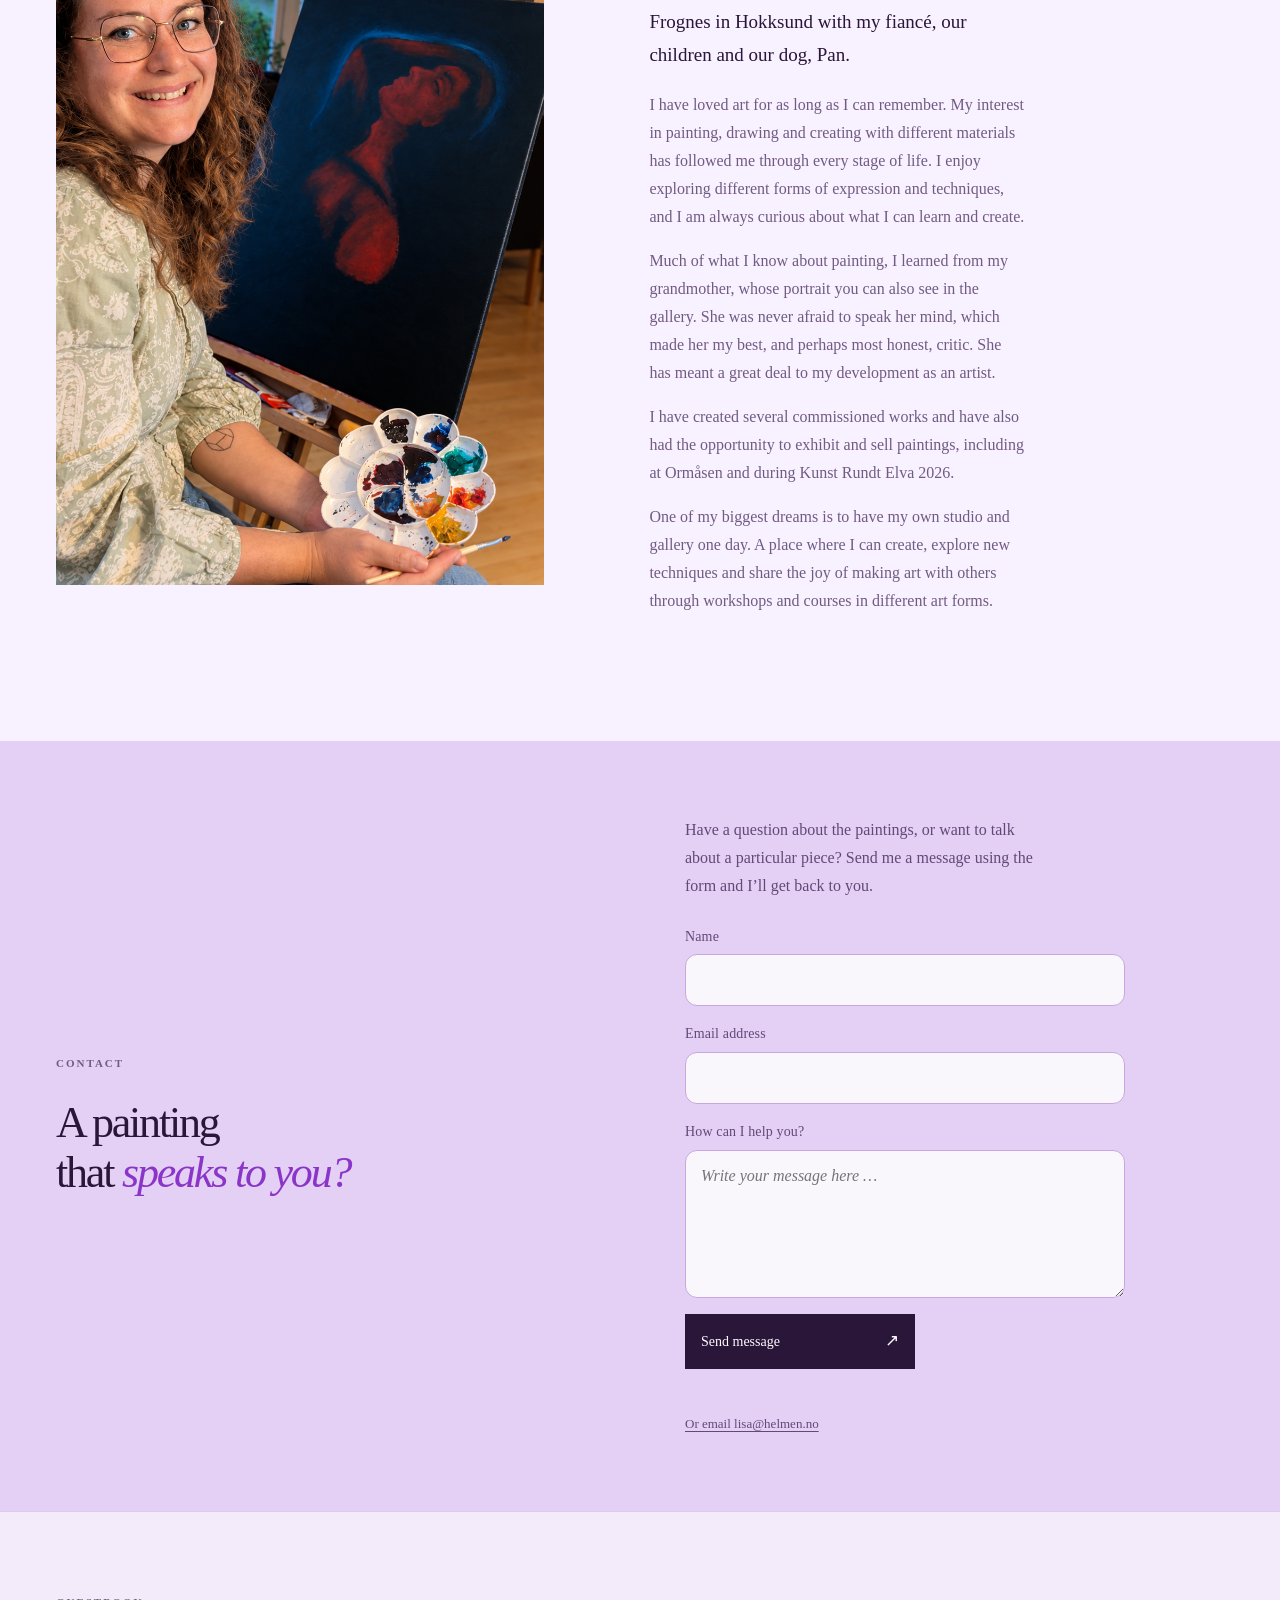
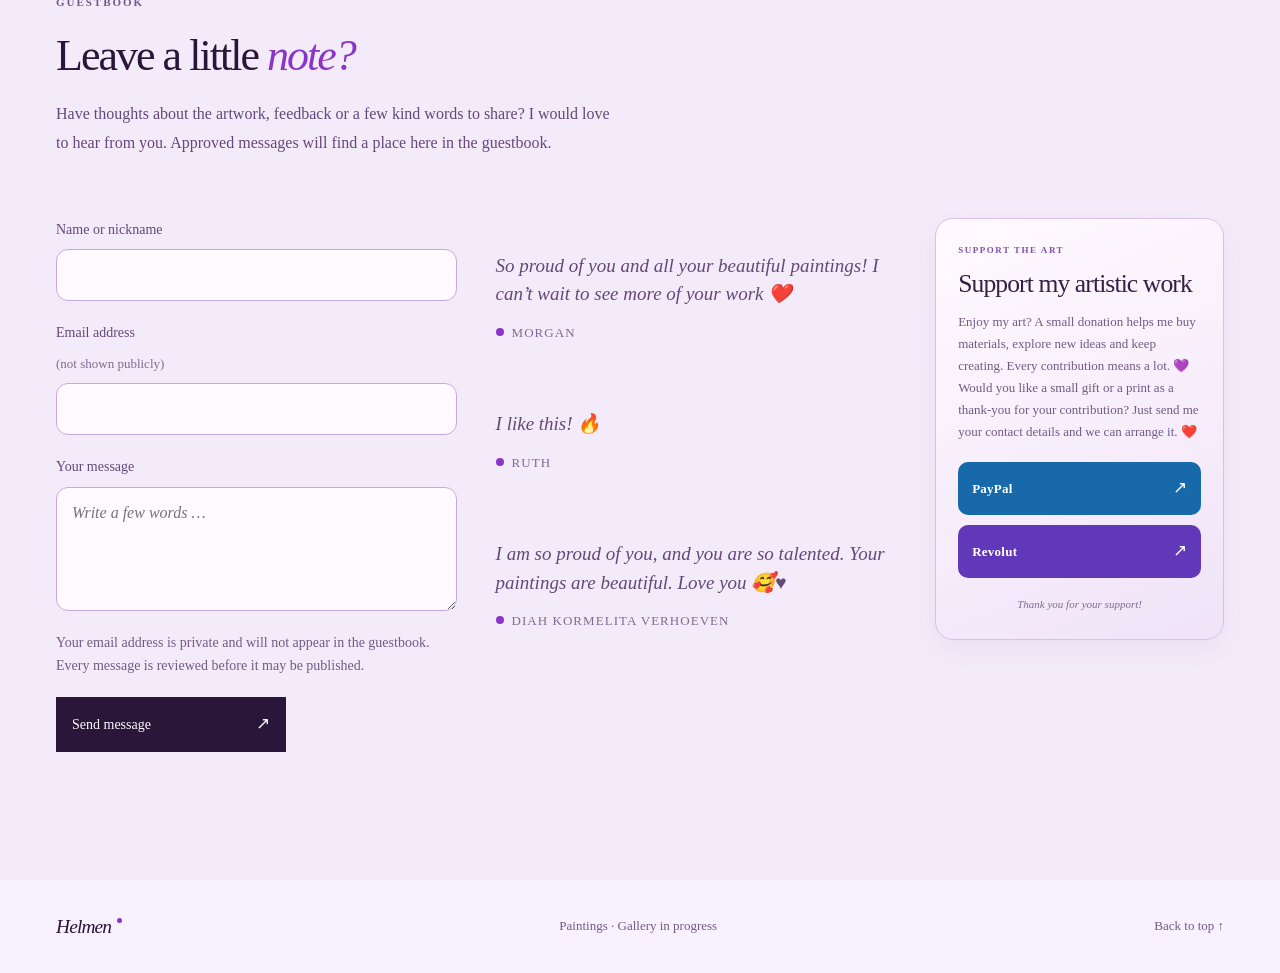
==== commit 42b82d3f: "Mention optional thank-you gift or print for donations" ====
--- a/en/index.html
+++ b/en/index.html
@@ -82,7 +82,7 @@
 <p class="about-story-3">I have created several commissioned works and have also had the opportunity to exhibit and sell paintings, including at Ormåsen and during Kunst Rundt Elva 2026.</p>
 <p class="about-story-4">One of my biggest dreams is to have my own studio and gallery one day. A place where I can create, explore new techniques and share the joy of making art with others through workshops and courses in different art forms.</p></div></section>
 <section class="contact-section" id="contact" aria-labelledby="contact-title"><div class="wrap contact-inner"><div><p class="eyebrow">CONTACT</p><h2 id="contact-title">A painting<br>that <em>speaks to you?</em></h2></div><div class="contact-copy"><p>Have a question about the paintings, or want to talk about a particular piece? Send me a message using the form and I’ll get back to you.</p><form class="contact-form" data-success="Thank you! Your message has been sent. I’ll get back to you as soon as I can." data-error="Your message could not be sent right now. Please try again or email lisa@helmen.no." data-sending="Sending …"><input type="hidden" name="access_key" value="0940ff98-93be-41d2-b367-0dfbc4b420a4"><input type="hidden" name="subject" value="New message from art.helmen.no"><input type="hidden" name="from_name" value="art.helmen.no"><div class="contact-honeypot" aria-hidden="true"><label>Leave this field empty<input type="checkbox" name="botcheck" tabindex="-1" autocomplete="off"></label></div><label>Name<input type="text" name="name" autocomplete="name" required maxlength="120"></label><label>Email address<input type="email" name="email" autocomplete="email" required maxlength="254"></label><label>How can I help you?<textarea name="message" rows="5" required maxlength="5000" placeholder="Write your message here …"></textarea></label><button class="contact-submit" type="submit">Send message<span aria-hidden="true">↗</span></button><p class="contact-status" role="status" aria-live="polite"></p></form><a class="contact-fallback" href="mailto:lisa@helmen.no">Or email lisa@helmen.no</a></div></div></section>
-<section class="guestbook-section" id="guestbook" aria-labelledby="guestbook-title"><div class="wrap guestbook-inner"><div class="guestbook-heading"><p class="eyebrow">GUESTBOOK</p><h2 id="guestbook-title">Leave a little <em>note?</em></h2><p>Have thoughts about the artwork, feedback or a few kind words to share? I would love to hear from you. Approved messages will find a place here in the guestbook.</p></div><div class="guestbook-content"><div class="guestbook-notes"><div class="guestbook-note"><div class="guestbook-entry"><p>So proud of you and all your beautiful paintings! I can’t wait to see more of your work ❤️</p><p class="guestbook-author"><span class="guestbook-note-mark" aria-hidden="true"></span>Morgan</p></div></div><div class="guestbook-note"><div class="guestbook-entry"><p>I like this! 🔥</p><p class="guestbook-author"><span class="guestbook-note-mark" aria-hidden="true"></span>Ruth</p></div></div><div class="guestbook-note"><div class="guestbook-entry"><p>I am so proud of you, and you are so talented. Your paintings are beautiful. Love you 🥰♥️</p><p class="guestbook-author"><span class="guestbook-note-mark" aria-hidden="true"></span>Diah Kormelita Verhoeven</p></div></div></div><form class="guestbook-form" data-success="Thank you for your message! It has been received and will be reviewed before possible publication." data-error="Your message could not be sent right now. Please try again later." data-sending="Sending …"><input type="hidden" name="access_key" value="0940ff98-93be-41d2-b367-0dfbc4b420a4"><input type="hidden" name="subject" value="New guestbook message on art.helmen.no"><input type="hidden" name="from_name" value="Guestbook at art.helmen.no"><div class="guestbook-honeypot" aria-hidden="true"><label>Leave this field empty<input type="checkbox" name="botcheck" tabindex="-1" autocomplete="off"></label></div><label>Name or nickname<input type="text" name="name" autocomplete="nickname" required maxlength="80"></label><label>Email address <span>(not shown publicly)</span><input type="email" name="email" autocomplete="email" required maxlength="254"></label><label>Your message<textarea name="message" rows="4" required maxlength="2000" placeholder="Write a few words …"></textarea></label><p class="guestbook-privacy">Your email address is private and will not appear in the guestbook. Every message is reviewed before it may be published.</p><button class="guestbook-submit" type="submit">Send message <span aria-hidden="true">↗</span></button><p class="guestbook-status" role="status" aria-live="polite"></p></form><aside class="donation-box" aria-labelledby="donation-title"><p class="eyebrow">SUPPORT THE ART</p><h3 id="donation-title">Support my artistic work</h3><p>Enjoy my art? A small donation helps me buy materials, explore new ideas and keep creating. Every contribution means a lot. 💜</p><a class="donation-link donation-paypal" href="https://www.paypal.me/lisasusanne" target="_blank" rel="noopener noreferrer"><span>PayPal</span><span aria-hidden="true">↗</span></a><a class="donation-link donation-revolut" href="https://revolut.me/lisahelmen" target="_blank" rel="noopener noreferrer"><span>Revolut</span><span aria-hidden="true">↗</span></a><p class="donation-thanks">Thank you for your support!</p></aside></div></div></section>
+<section class="guestbook-section" id="guestbook" aria-labelledby="guestbook-title"><div class="wrap guestbook-inner"><div class="guestbook-heading"><p class="eyebrow">GUESTBOOK</p><h2 id="guestbook-title">Leave a little <em>note?</em></h2><p>Have thoughts about the artwork, feedback or a few kind words to share? I would love to hear from you. Approved messages will find a place here in the guestbook.</p></div><div class="guestbook-content"><div class="guestbook-notes"><div class="guestbook-note"><div class="guestbook-entry"><p>So proud of you and all your beautiful paintings! I can’t wait to see more of your work ❤️</p><p class="guestbook-author"><span class="guestbook-note-mark" aria-hidden="true"></span>Morgan</p></div></div><div class="guestbook-note"><div class="guestbook-entry"><p>I like this! 🔥</p><p class="guestbook-author"><span class="guestbook-note-mark" aria-hidden="true"></span>Ruth</p></div></div><div class="guestbook-note"><div class="guestbook-entry"><p>I am so proud of you, and you are so talented. Your paintings are beautiful. Love you 🥰♥️</p><p class="guestbook-author"><span class="guestbook-note-mark" aria-hidden="true"></span>Diah Kormelita Verhoeven</p></div></div></div><form class="guestbook-form" data-success="Thank you for your message! It has been received and will be reviewed before possible publication." data-error="Your message could not be sent right now. Please try again later." data-sending="Sending …"><input type="hidden" name="access_key" value="0940ff98-93be-41d2-b367-0dfbc4b420a4"><input type="hidden" name="subject" value="New guestbook message on art.helmen.no"><input type="hidden" name="from_name" value="Guestbook at art.helmen.no"><div class="guestbook-honeypot" aria-hidden="true"><label>Leave this field empty<input type="checkbox" name="botcheck" tabindex="-1" autocomplete="off"></label></div><label>Name or nickname<input type="text" name="name" autocomplete="nickname" required maxlength="80"></label><label>Email address <span>(not shown publicly)</span><input type="email" name="email" autocomplete="email" required maxlength="254"></label><label>Your message<textarea name="message" rows="4" required maxlength="2000" placeholder="Write a few words …"></textarea></label><p class="guestbook-privacy">Your email address is private and will not appear in the guestbook. Every message is reviewed before it may be published.</p><button class="guestbook-submit" type="submit">Send message <span aria-hidden="true">↗</span></button><p class="guestbook-status" role="status" aria-live="polite"></p></form><aside class="donation-box" aria-labelledby="donation-title"><p class="eyebrow">SUPPORT THE ART</p><h3 id="donation-title">Support my artistic work</h3><p>Enjoy my art? A small donation helps me buy materials, explore new ideas and keep creating. Every contribution means a lot. 💜 Would you like a small gift or a print as a thank-you for your contribution? Just send me your contact details and we can arrange it. ❤️</p><a class="donation-link donation-paypal" href="https://www.paypal.me/lisasusanne" target="_blank" rel="noopener noreferrer"><span>PayPal</span><span aria-hidden="true">↗</span></a><a class="donation-link donation-revolut" href="https://revolut.me/lisahelmen" target="_blank" rel="noopener noreferrer"><span>Revolut</span><span aria-hidden="true">↗</span></a><p class="donation-thanks">Thank you for your support!</p></aside></div></div></section>
 </main>
 <footer class="site-footer wrap"><a href="#top" class="footer-signature"><em class="brand-name">Helmen</em><span class="signature-dot" aria-hidden="true"></span></a><p>Paintings · Gallery in progress</p><a class="back-top" href="#top">Back to top ↑</a></footer>
 <dialog class="art-dialog" id="artDialog" aria-labelledby="dialogTitle"><div class="dialog-bar"><span id="dialogIndex">01 / 20</span><span>GALLERY</span><div class="dialog-navigation"><button type="button" id="previousWork" aria-label="Previous artwork">← <span>Previous</span></button><button type="button" id="nextWork" aria-label="Next artwork"><span>Next</span> →</button></div><button class="close-dialog" type="button" aria-label="Close artwork"><svg viewBox="0 0 24 24" width="23" height="23" fill="none" stroke="currentColor" stroke-width="1.5" aria-hidden="true"><path d="m6 6 12 12M6 18 18 6"/></svg></button></div><div class="dialog-body"><div class="dialog-art" id="dialogArt"></div><div class="dialog-details"><p class="eyebrow">LISA WILBERG HELMEN</p><h2 id="dialogTitle">Artwork 01</h2><span class="quiet-label" id="dialogStatus">Placeholder</span><p id="dialogDescription">A painting by Lisa Wilberg Helmen will be displayed here. The title, medium and dimensions will be added with the image.</p><dl id="dialogMetadata"></dl><small class="keyboard-help">Use the arrow keys to browse</small></div></div></dialog>
--- a/donation.css
+++ b/donation.css
@@ -0,0 +1,70 @@
+/* Small, calm donation card beside the guestbook. */
+.guestbook-content{
+  grid-template-columns:minmax(0,1fr) minmax(0,1fr) minmax(210px,.72fr);
+  column-gap:clamp(24px,3vw,46px);
+}
+.guestbook-content>.guestbook-notes{grid-column:2;grid-row:1}
+.guestbook-content>.guestbook-form{grid-column:1;grid-row:1 / span 2}
+.donation-box{
+  grid-column:3;
+  grid-row:1;
+  align-self:start;
+  min-width:0;
+  padding:25px 22px;
+  border:1px solid #d8c0e9;
+  border-radius:18px;
+  background:linear-gradient(155deg,#fffaff 0%,#f0e3f8 100%);
+  box-shadow:0 10px 28px rgba(75,42,96,.06);
+}
+.donation-box .eyebrow{margin:0 0 13px;color:#8050a8;font-size:9px;letter-spacing:.17em}
+.donation-box h3{
+  margin:0 0 12px;
+  color:#352044;
+  font:normal clamp(21px,2vw,27px)/1.12 var(--serif);
+  letter-spacing:-.035em;
+}
+.donation-box>p:not(.eyebrow):not(.donation-thanks){
+  margin:0 0 19px;
+  color:#715b83;
+  font-size:13px;
+  line-height:1.7;
+}
+.donation-link{
+  display:flex;
+  align-items:center;
+  justify-content:space-between;
+  gap:12px;
+  margin-top:10px;
+  padding:12px 14px;
+  border-radius:10px;
+  color:#fff;
+  text-decoration:none;
+  font-size:13px;
+  transition:transform .2s ease,filter .2s ease;
+}
+.donation-paypal{background:#1769aa}
+.donation-revolut{background:#6138b8}
+.donation-link span:first-child{font-weight:600;letter-spacing:.02em}
+.donation-link span:last-child{font-size:17px}
+.donation-thanks{
+  margin:17px 0 0;
+  color:#806b8e;
+  font-size:11px;
+  font-style:italic;
+  text-align:center;
+}
+@media(hover:hover) and (pointer:fine){
+  .donation-link:hover{transform:translateY(-2px);filter:brightness(1.08)}
+}
+@media(min-width:901px) and (max-width:1100px){
+  .guestbook-content{grid-template-columns:minmax(0,1fr) minmax(0,1fr);column-gap:32px}
+  .donation-box{grid-column:2;grid-row:2}
+}
+@media(max-width:900px){
+  .guestbook-content{grid-template-columns:1fr}
+  .guestbook-content>.guestbook-notes,.guestbook-content>.guestbook-form,.guestbook-content>.donation-box{grid-column:1;grid-row:auto}
+  .donation-box{max-width:560px}
+}
+@media(max-width:600px){
+  .donation-box{padding:21px 18px;border-radius:15px}
+}
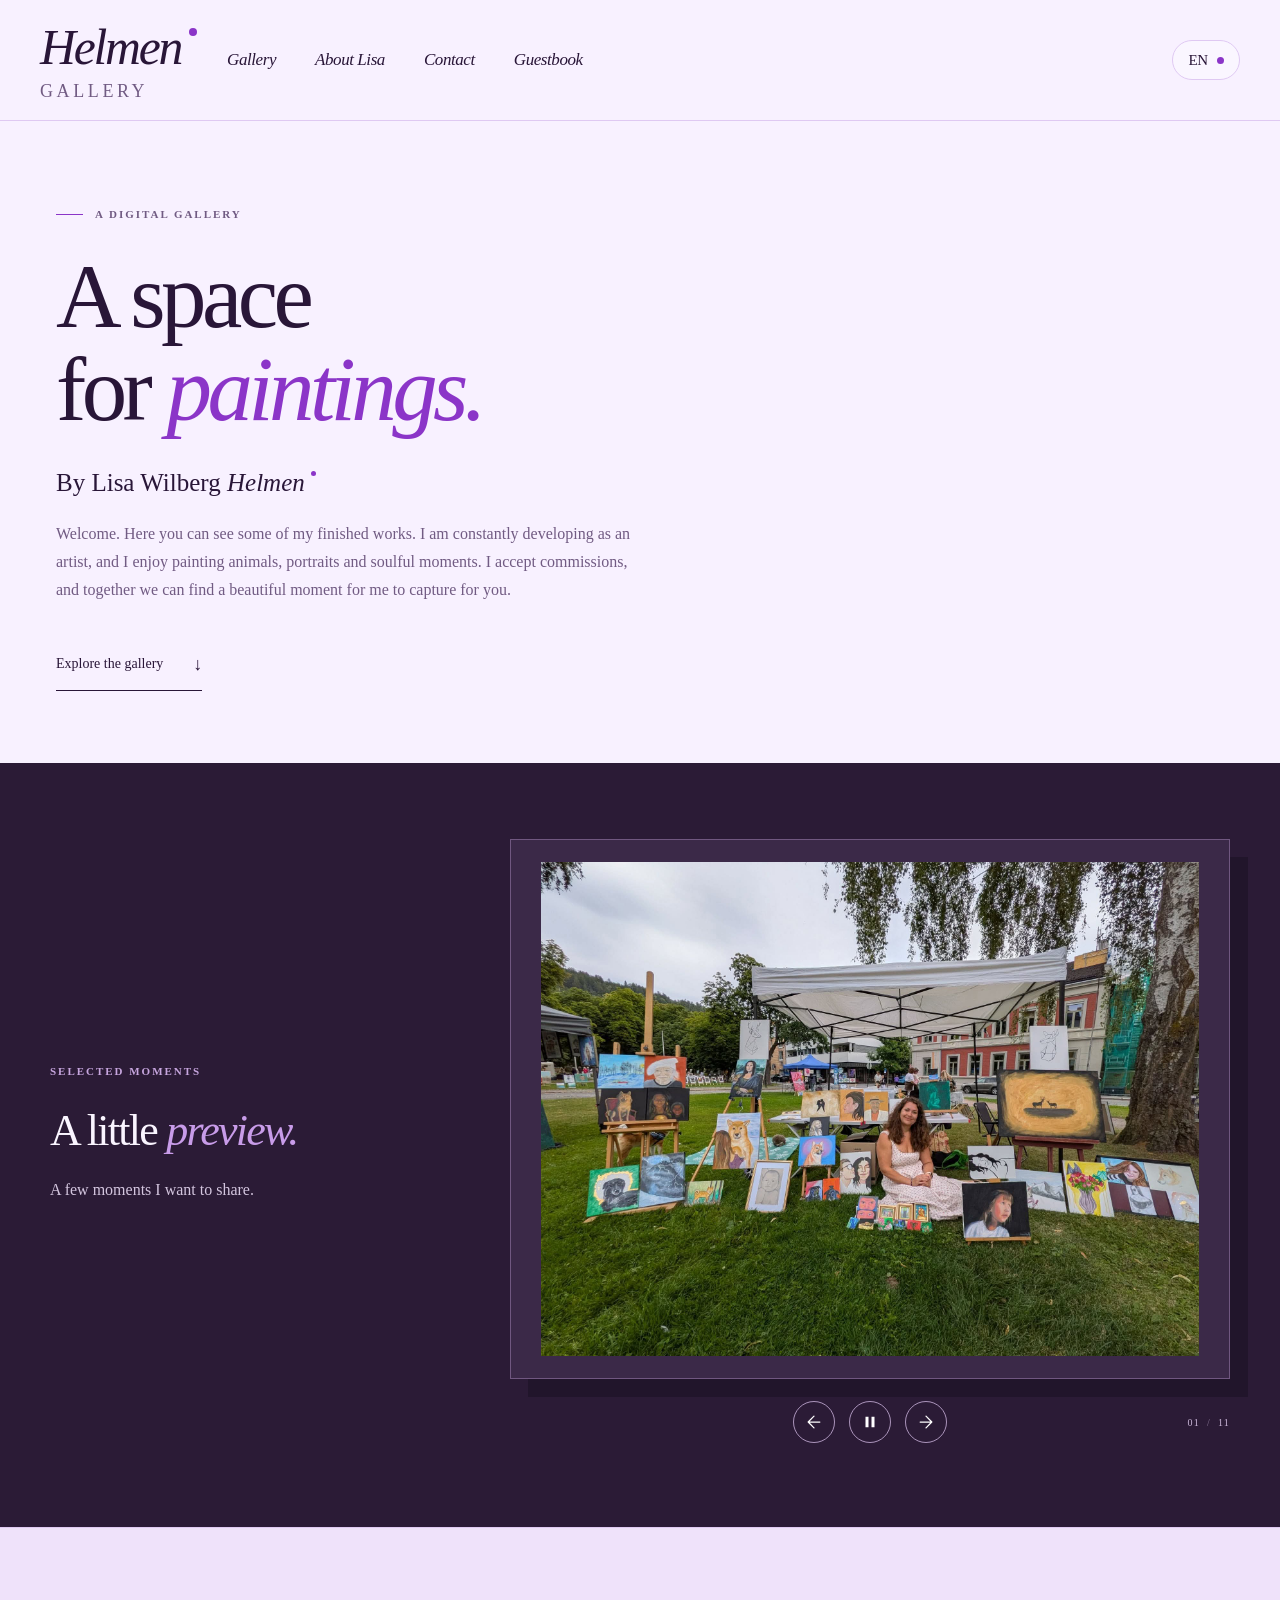
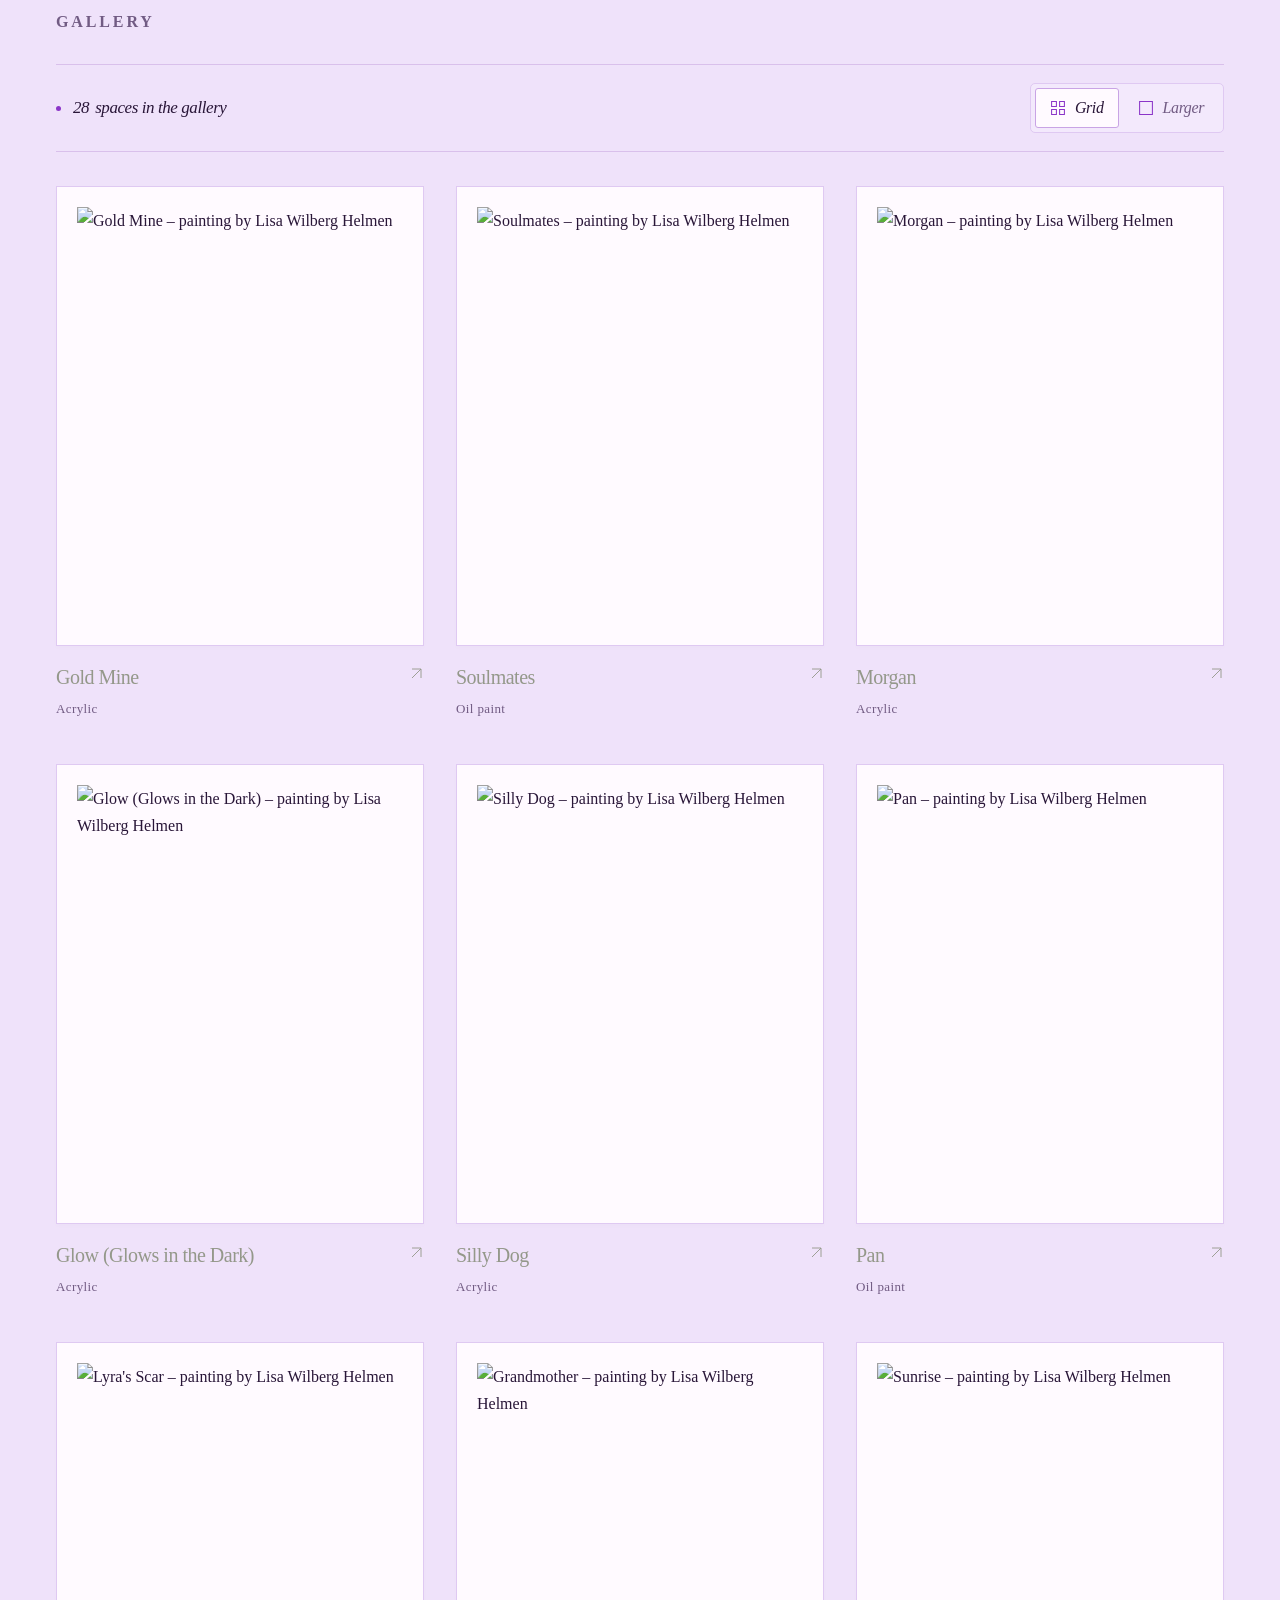
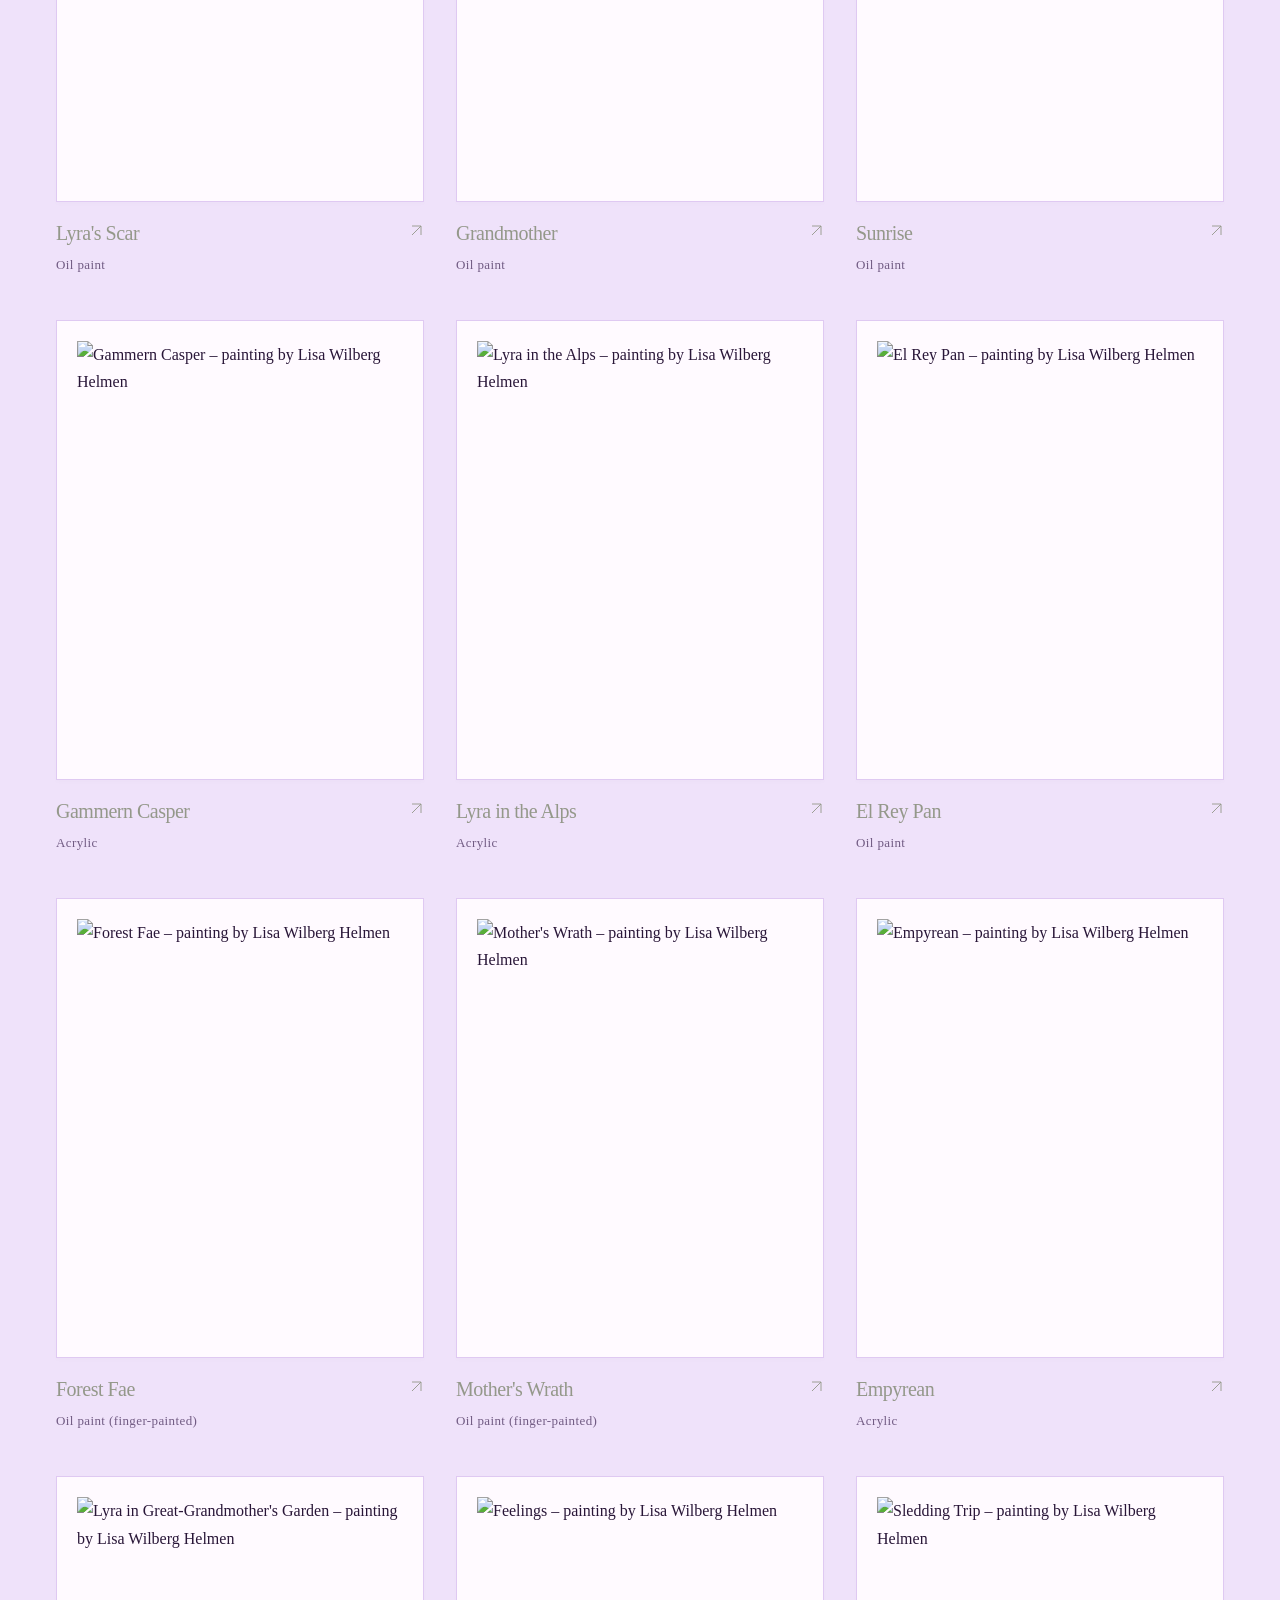
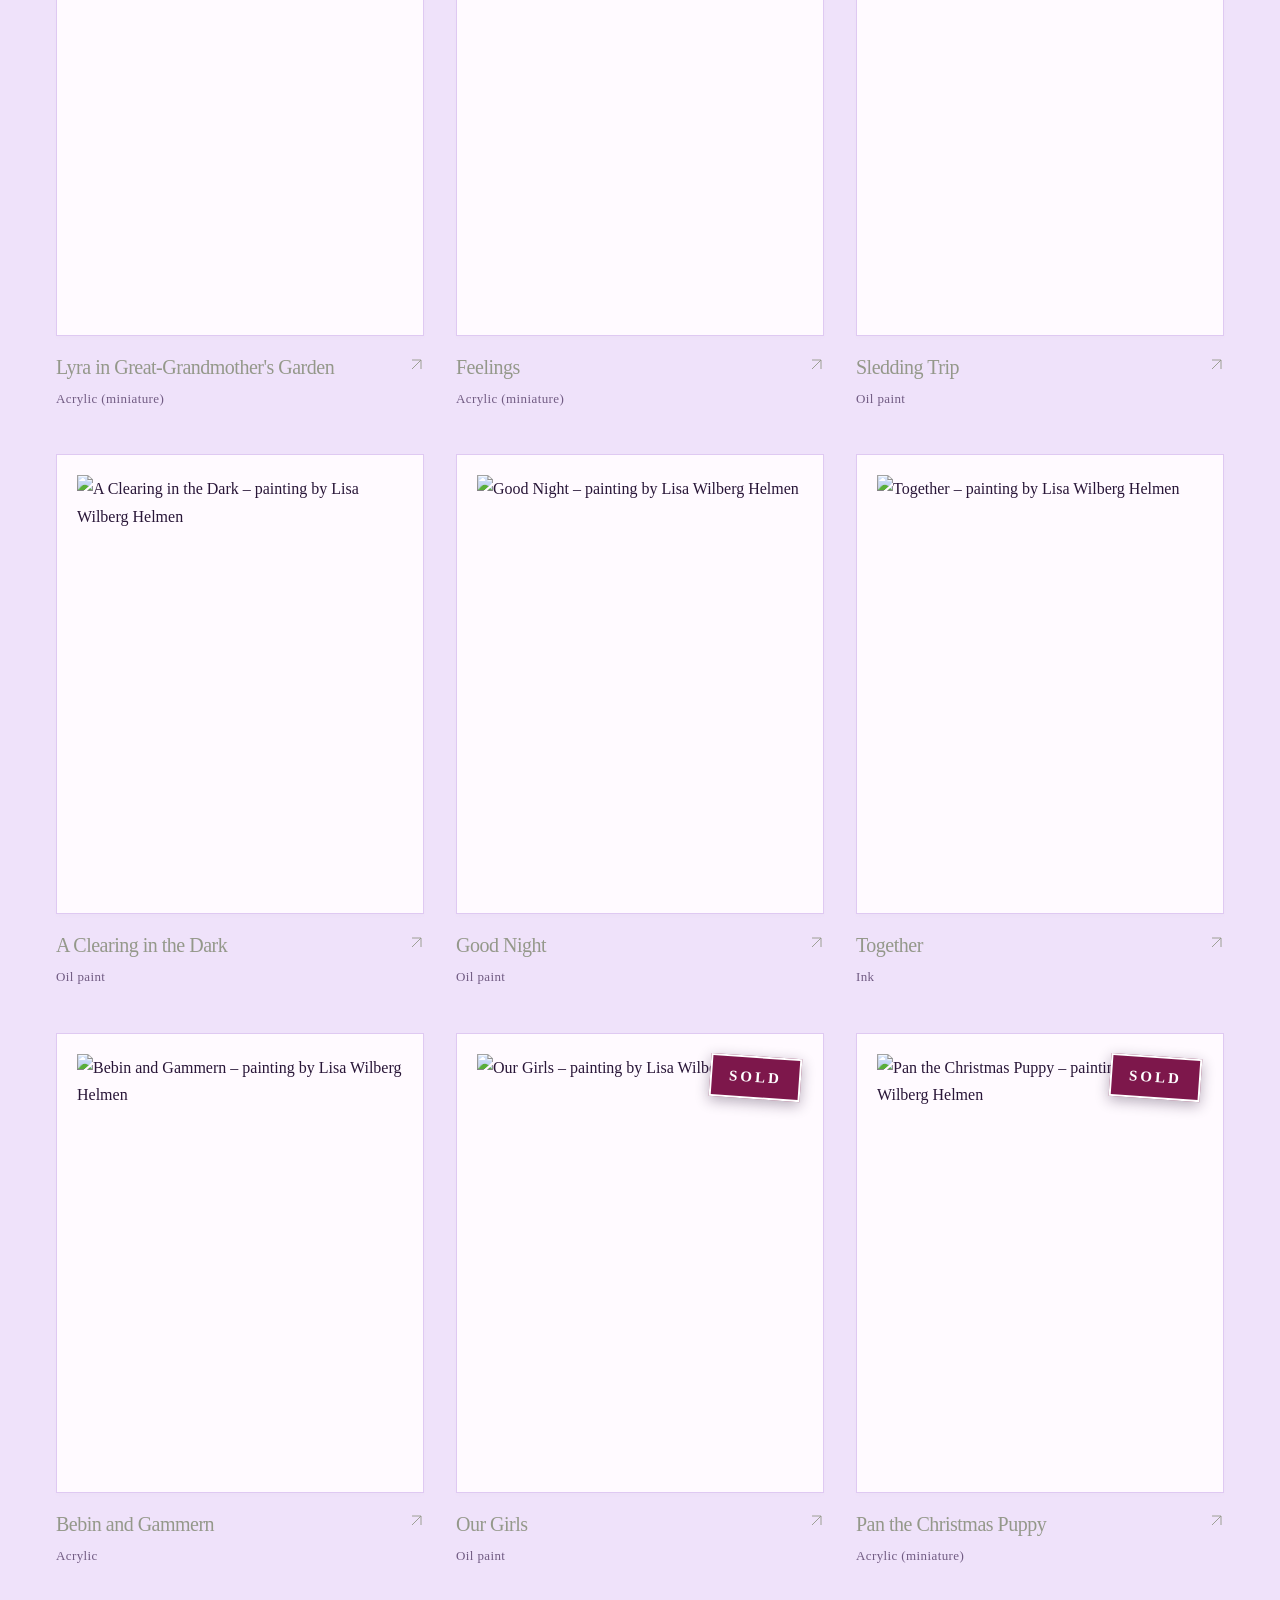
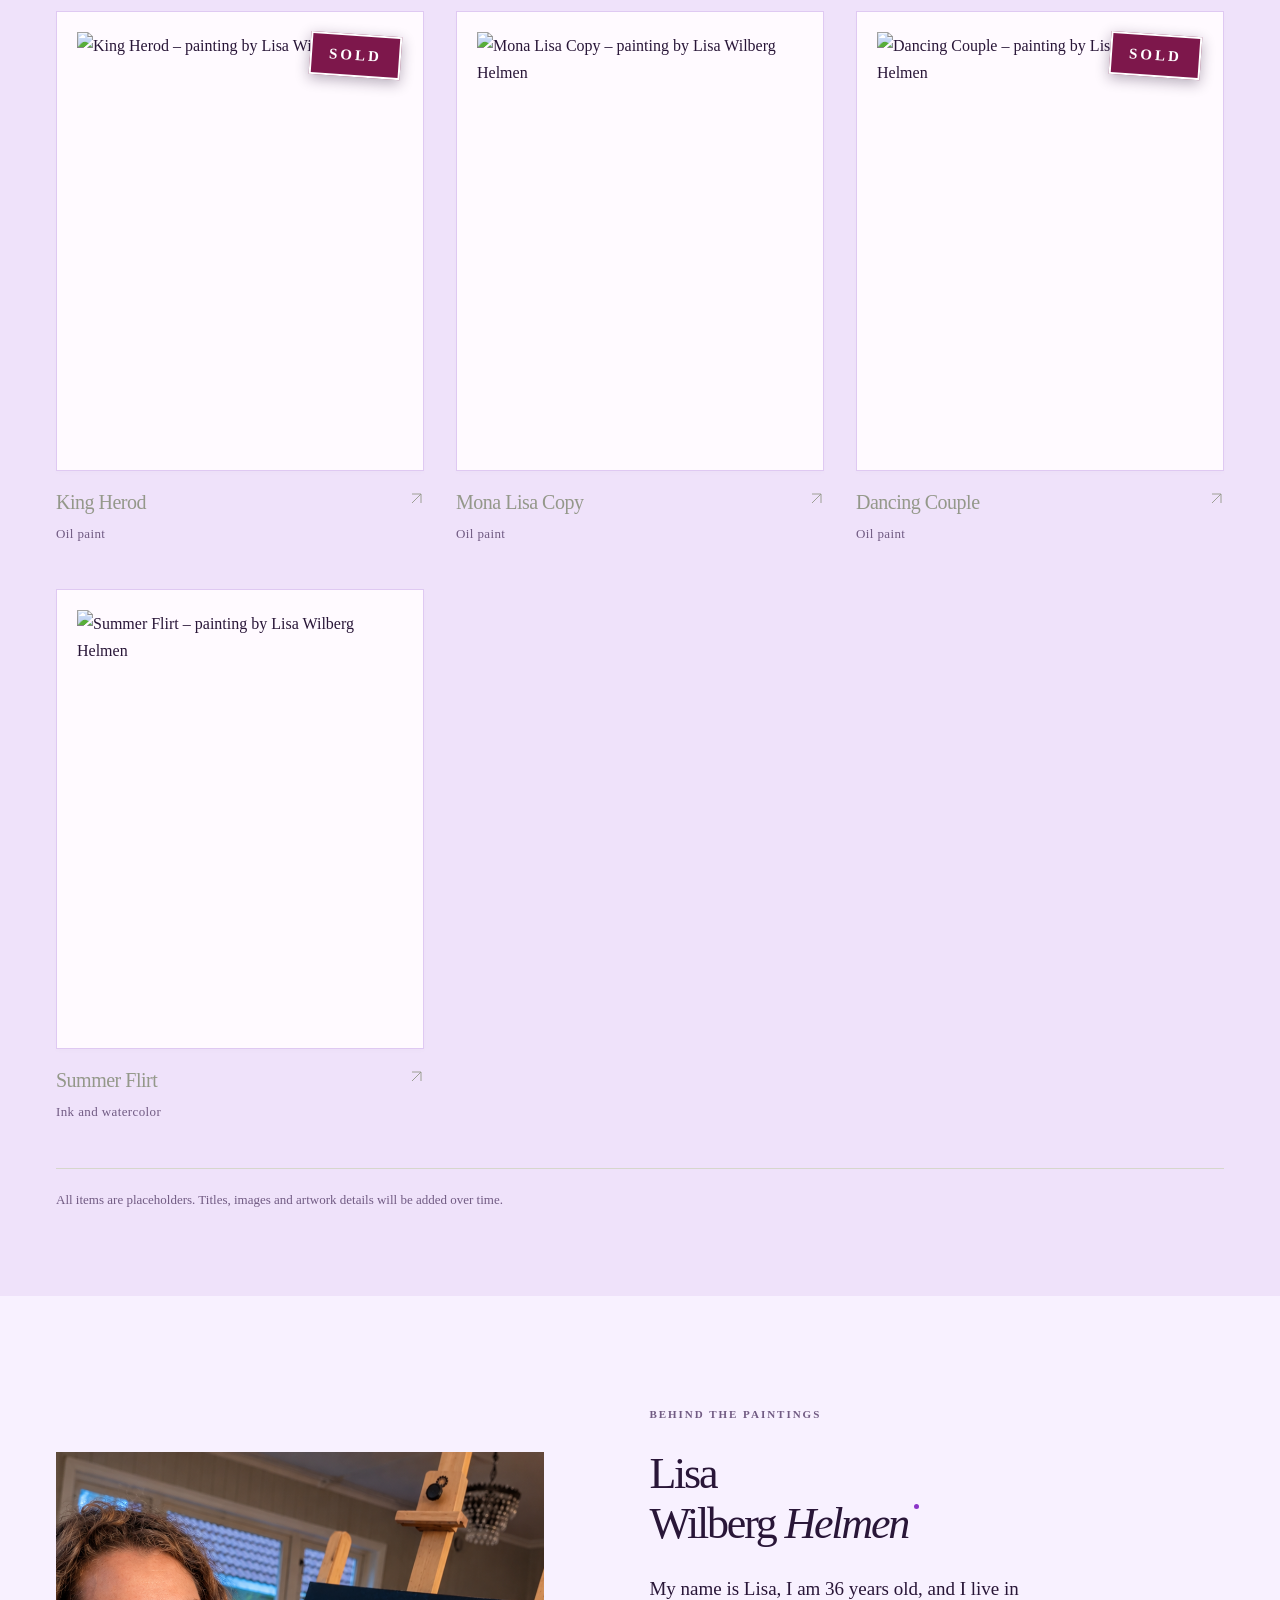
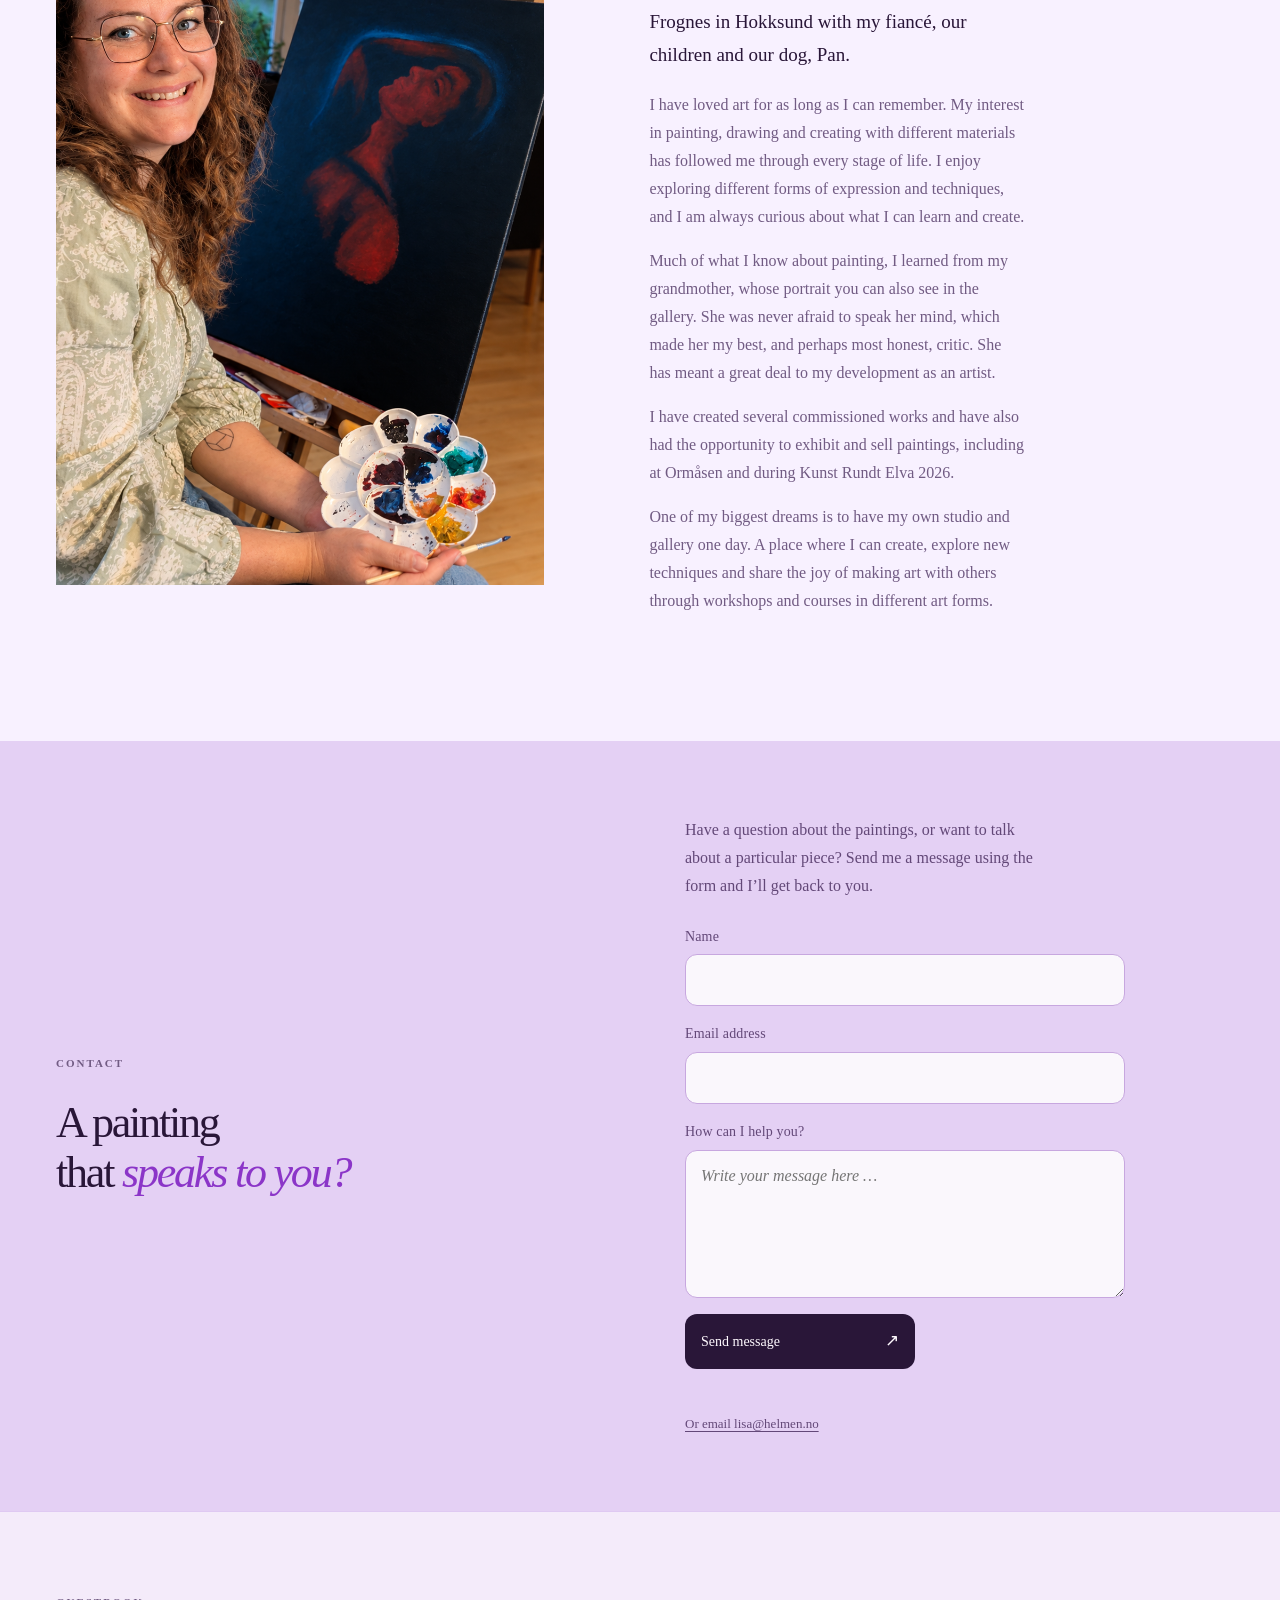
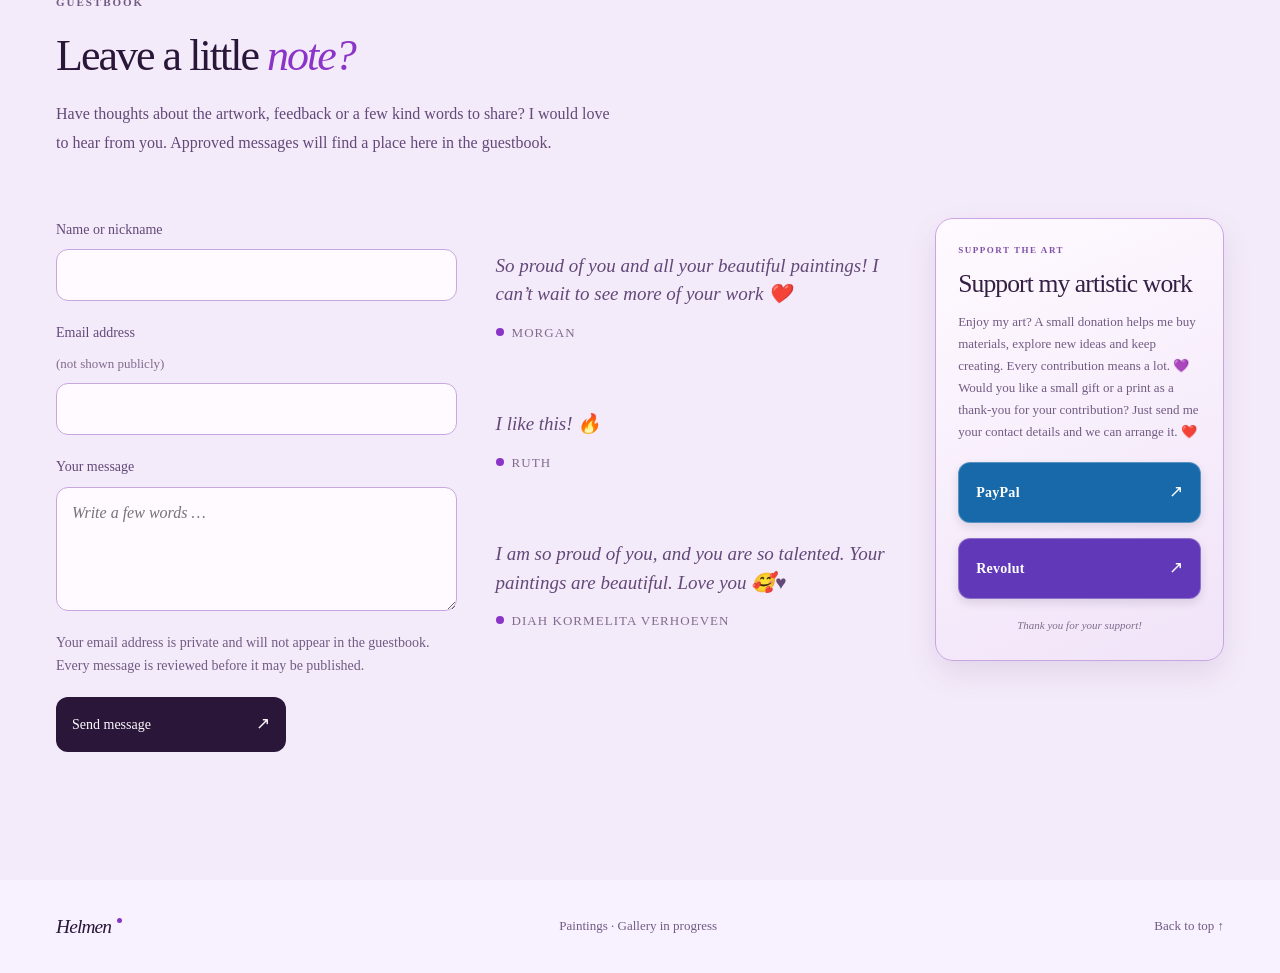
==== commit 6f86041f: "Load rounded send buttons" ====
--- a/en/index.html
+++ b/en/index.html
@@ -29,7 +29,7 @@
 <link rel="icon" href="/favicon.svg" type="image/svg+xml">
 <link rel="preconnect" href="https://fonts.googleapis.com">
 <link rel="preconnect" href="https://fonts.gstatic.com" crossorigin>
-<link rel="stylesheet" href="/styles.css?v=41">
+<link rel="stylesheet" href="/styles.css?v=42">
 <link rel="stylesheet" href="/donation.css?v=1">
 <script type="application/ld+json">
 {
--- a/styles.css
+++ b/styles.css
@@ -535,3 +535,20 @@
 @media(min-width:761px){
   .language-picker summary,.language-picker nav a{font-size:15px;font-style:normal}
 }
+
+
+/* Keep all three homepage calls to action on one line */
+.hero-actions{display:flex;flex-wrap:nowrap;gap:10px}
+.hero-actions .underlined-link{flex:1 1 0;min-width:0;justify-content:space-between;gap:8px;white-space:nowrap}
+@media(max-width:760px){
+  .hero-actions{gap:7px}
+  .hero-actions .underlined-link{font-size:10px;padding:7px 8px;gap:5px;min-height:42px}
+}
+@media(max-width:380px){
+  .hero-actions{gap:5px}
+  .hero-actions .underlined-link{font-size:9px;padding:6px 5px;gap:3px}
+}
+
+
+/* Match the PayPal and Revolut button corner radius. */
+.contact-submit,.guestbook-submit{border-radius:12px}
--- a/donation.css
+++ b/donation.css
@@ -11,10 +11,10 @@
   align-self:start;
   min-width:0;
   padding:25px 22px;
-  border:1px solid #d8c0e9;
+  border:1.5px solid #c9a6e2;
   border-radius:18px;
   background:linear-gradient(155deg,#fffaff 0%,#f0e3f8 100%);
-  box-shadow:0 10px 28px rgba(75,42,96,.06);
+  box-shadow:0 12px 30px rgba(75,42,96,.11);
 }
 .donation-box .eyebrow{margin:0 0 13px;color:#8050a8;font-size:9px;letter-spacing:.17em}
 .donation-box h3{
@@ -34,13 +34,15 @@
   align-items:center;
   justify-content:space-between;
   gap:12px;
-  margin-top:10px;
-  padding:12px 14px;
-  border-radius:10px;
+  margin-top:15px;
+  padding:15px 17px;
+  border:1px solid rgba(255,255,255,.28);
+  border-radius:12px;
+  box-shadow:0 4px 10px rgba(35,20,50,.12);
   color:#fff;
   text-decoration:none;
-  font-size:13px;
-  transition:transform .2s ease,filter .2s ease;
+  font-size:14px;
+  transition:transform .2s ease,filter .2s ease,box-shadow .2s ease;
 }
 .donation-paypal{background:#1769aa}
 .donation-revolut{background:#6138b8}
@@ -54,7 +56,7 @@
   text-align:center;
 }
 @media(hover:hover) and (pointer:fine){
-  .donation-link:hover{transform:translateY(-2px);filter:brightness(1.08)}
+  .donation-link:hover{transform:translateY(-2px);filter:brightness(1.08);box-shadow:0 7px 15px rgba(35,20,50,.18)}
 }
 @media(min-width:901px) and (max-width:1100px){
   .guestbook-content{grid-template-columns:minmax(0,1fr) minmax(0,1fr);column-gap:32px}
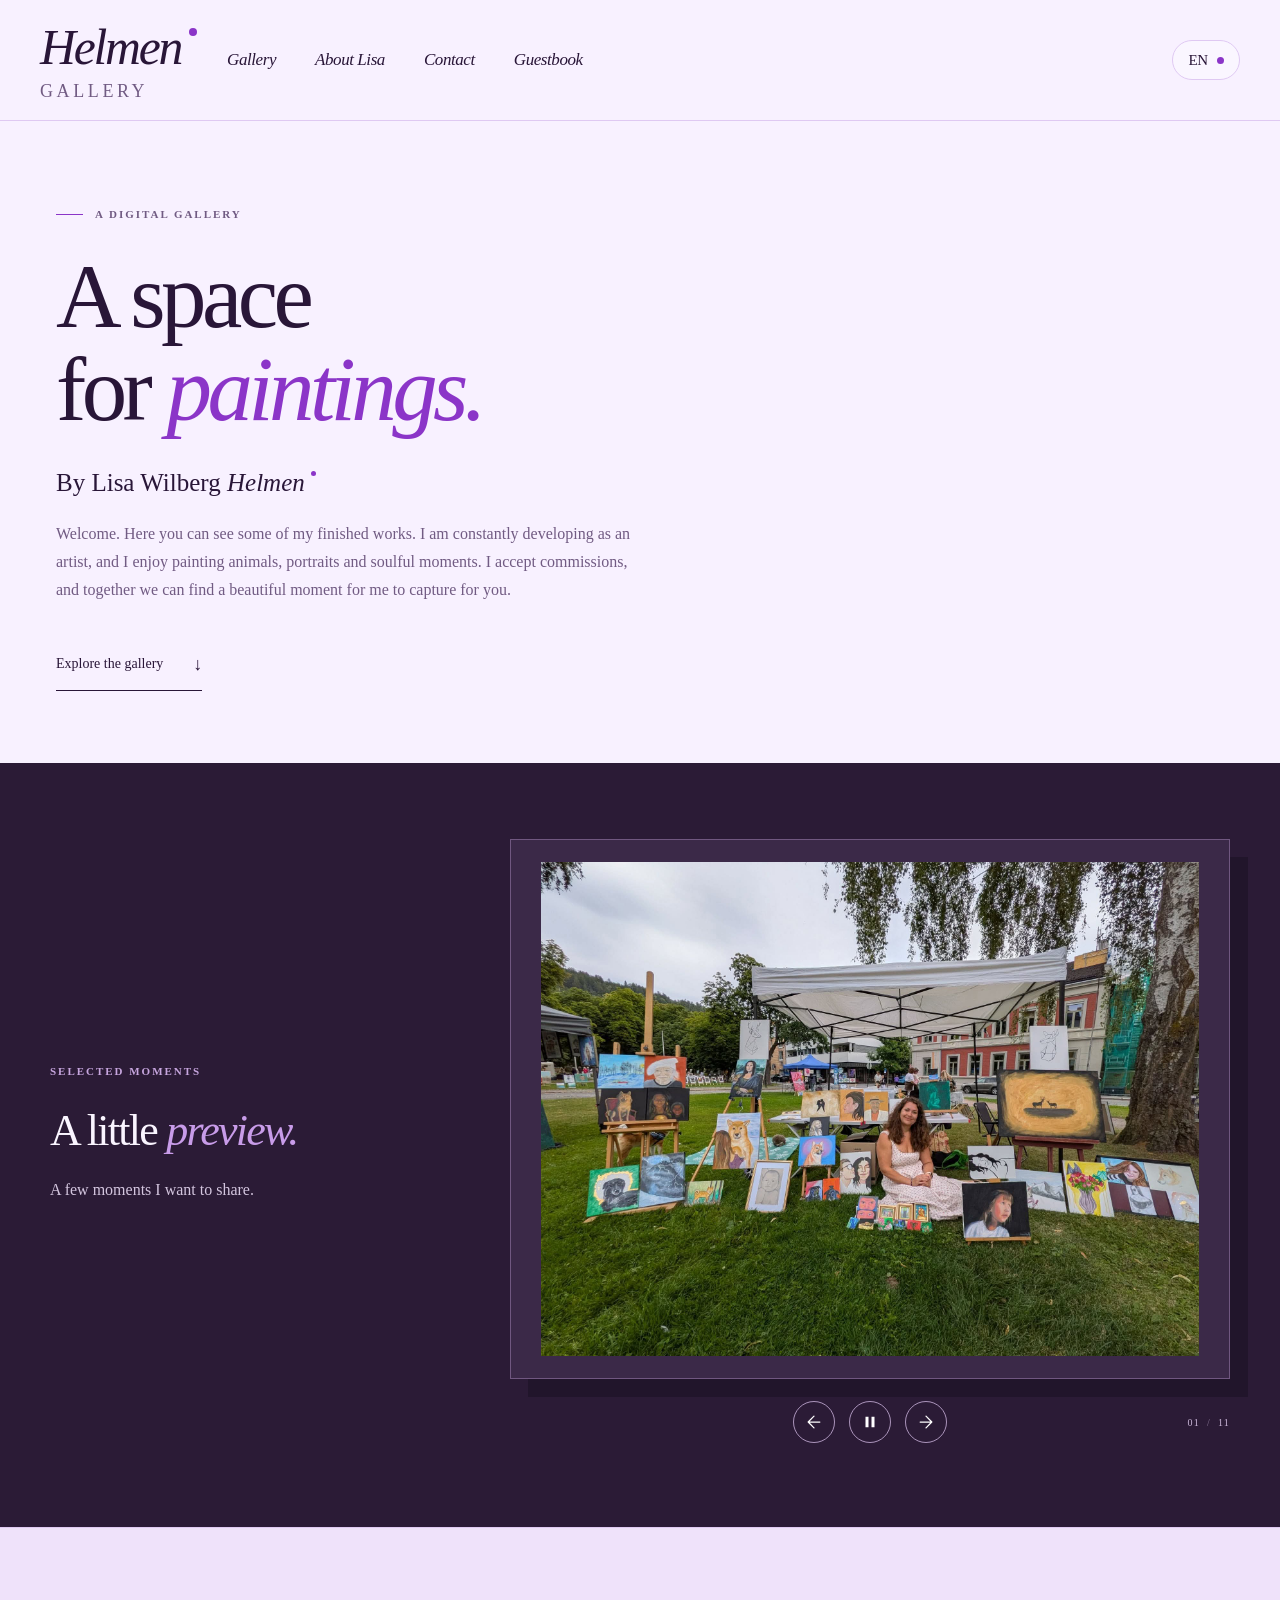
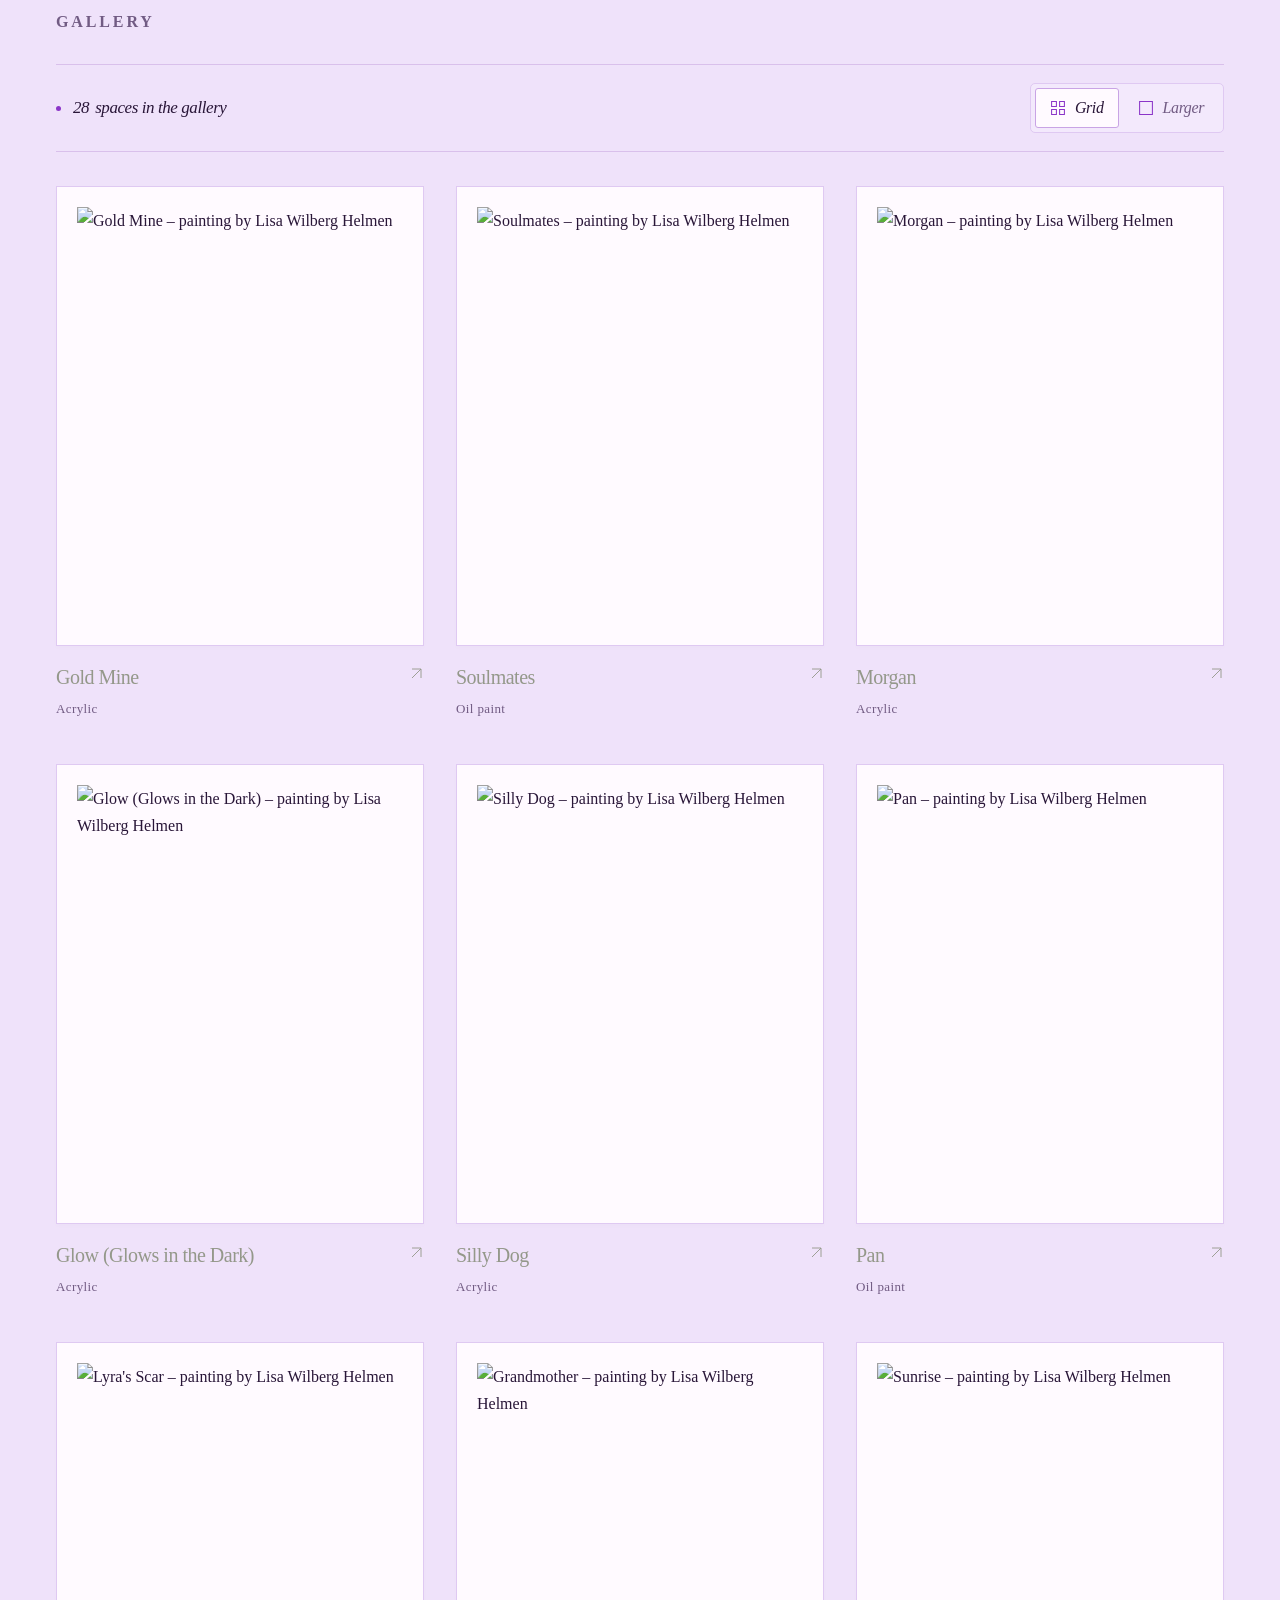
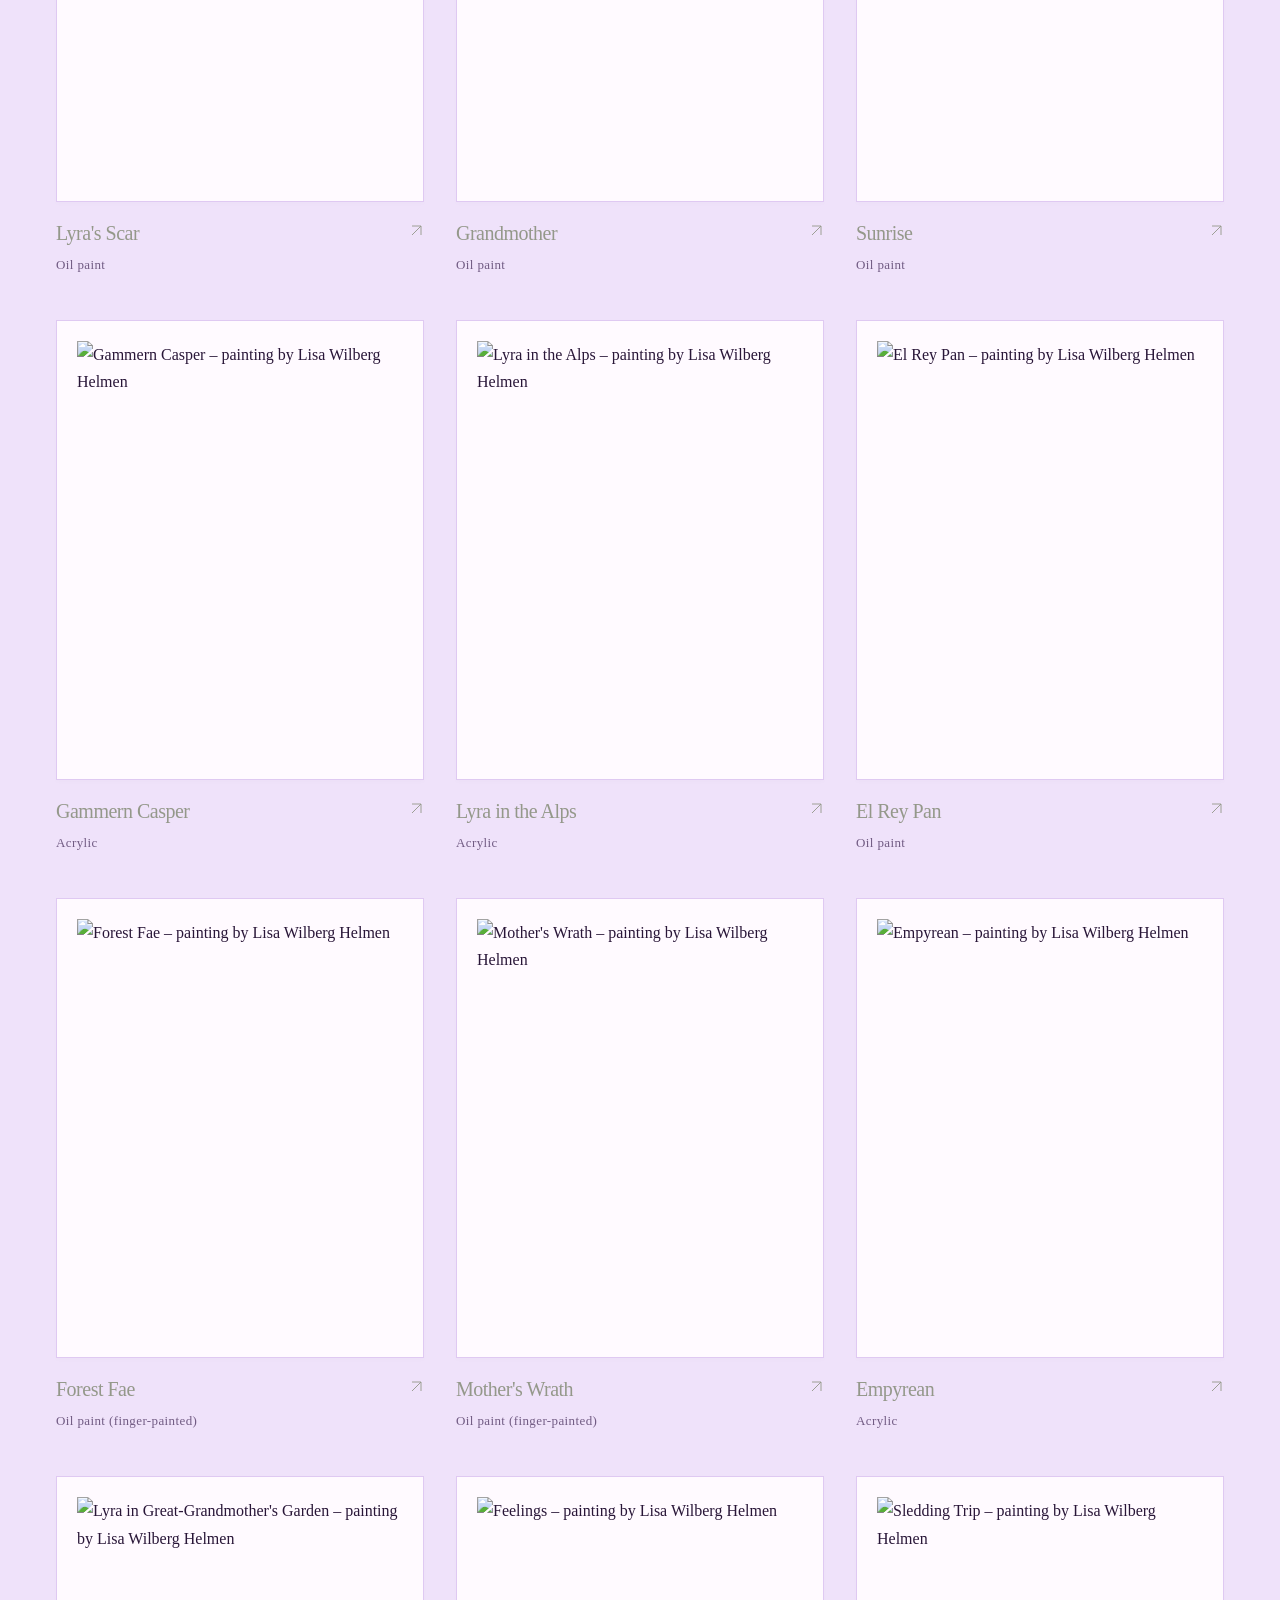
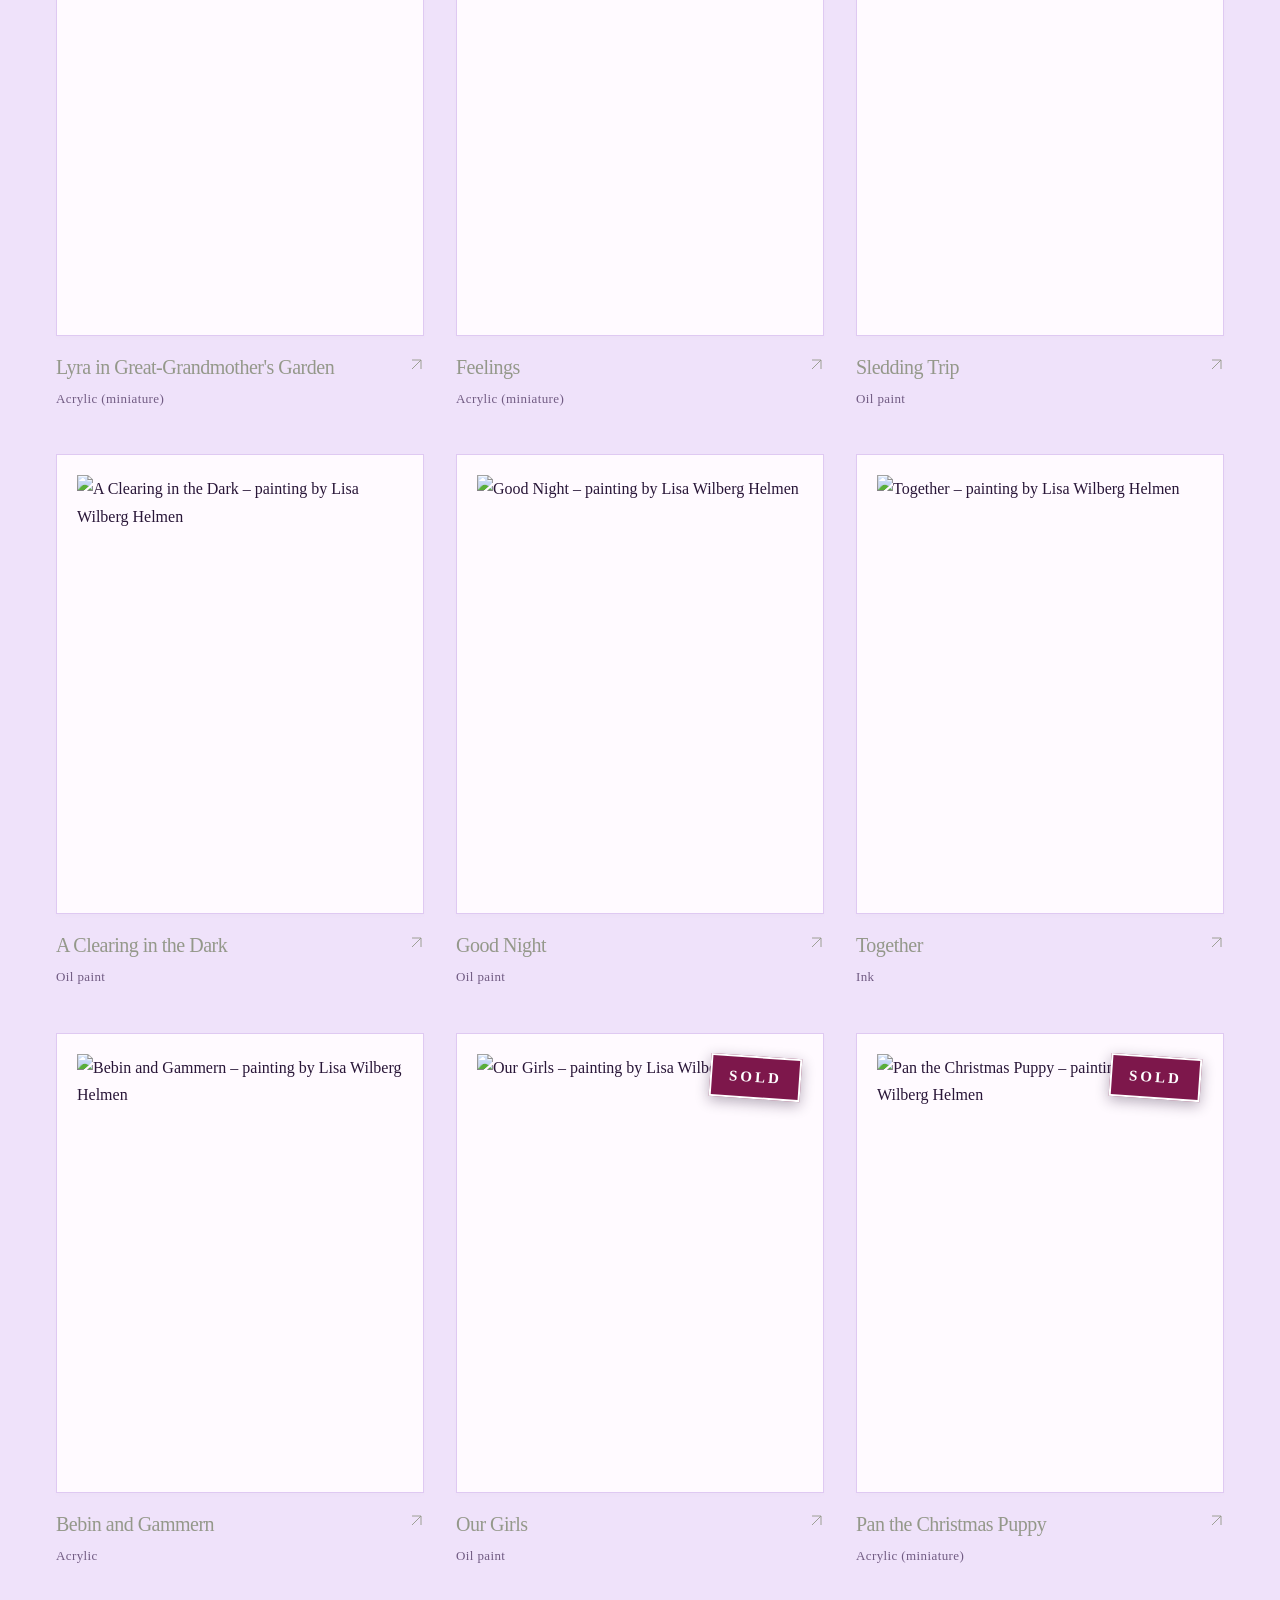
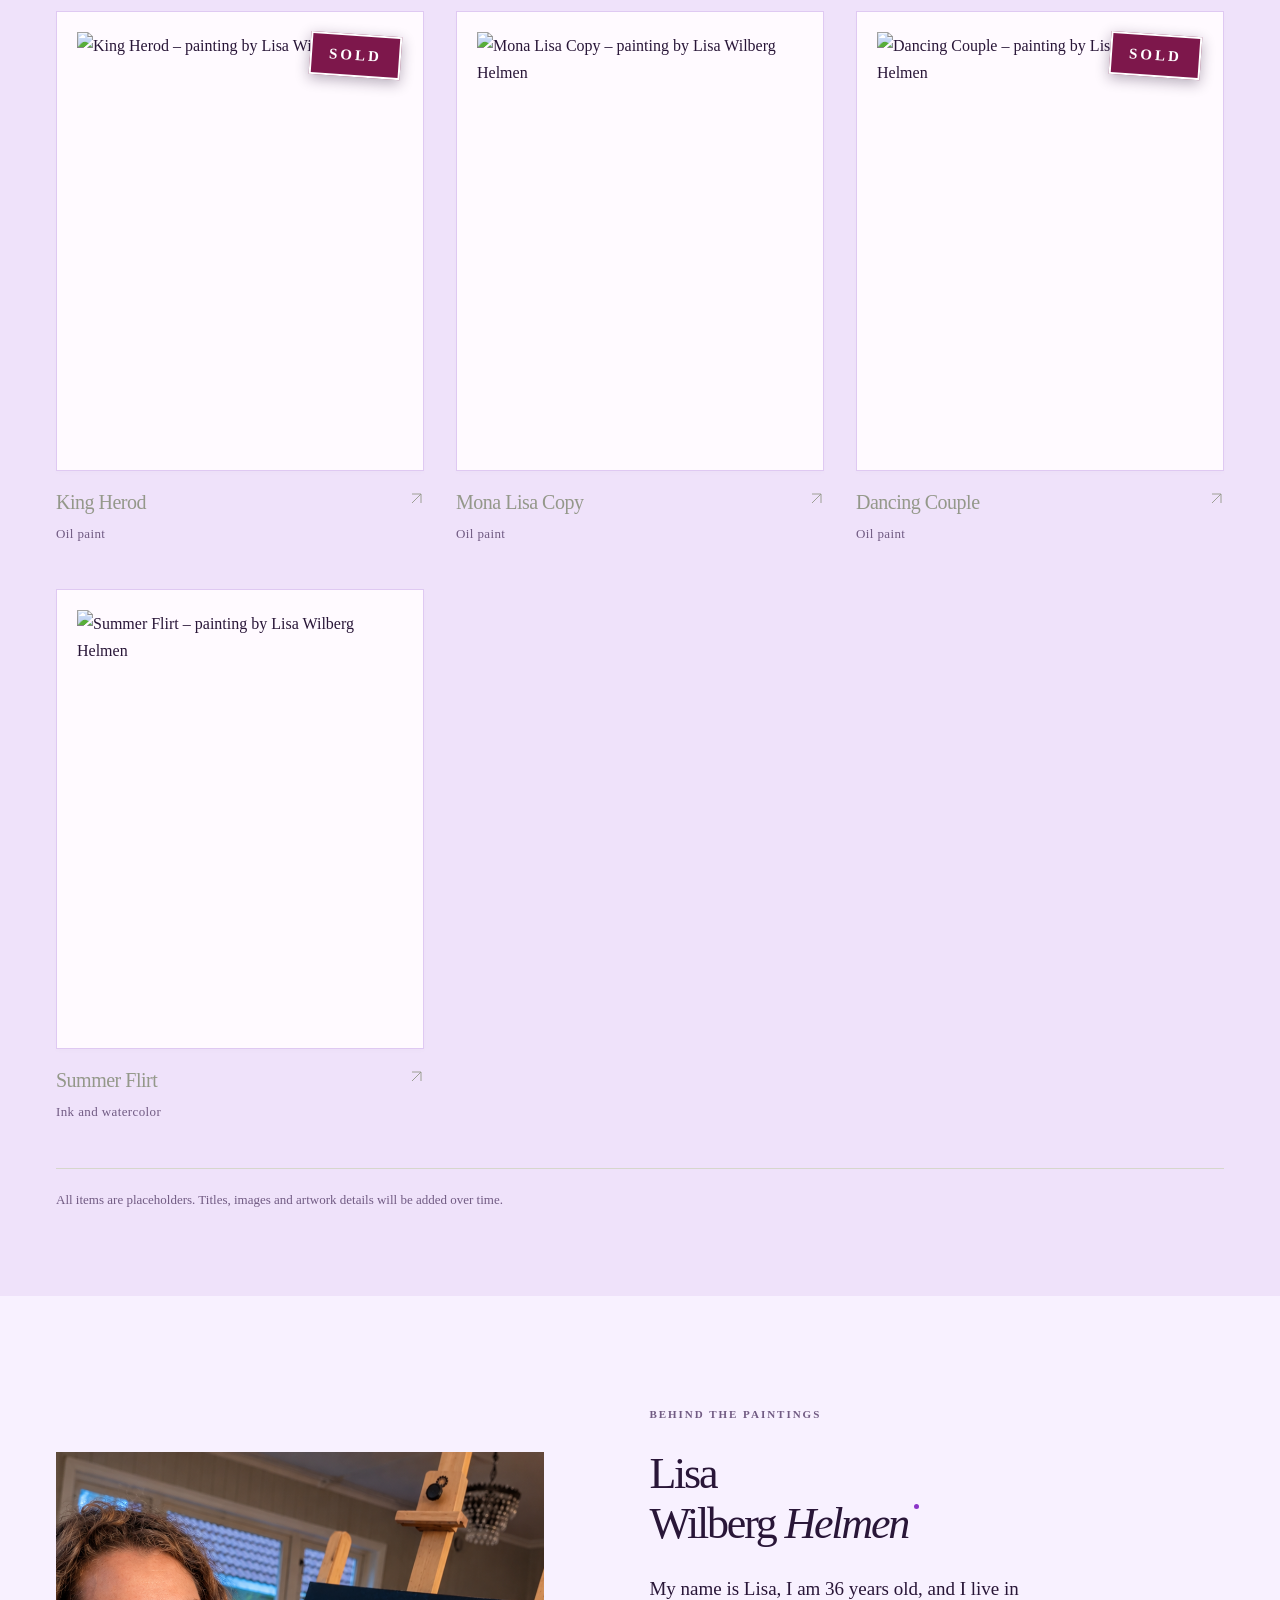
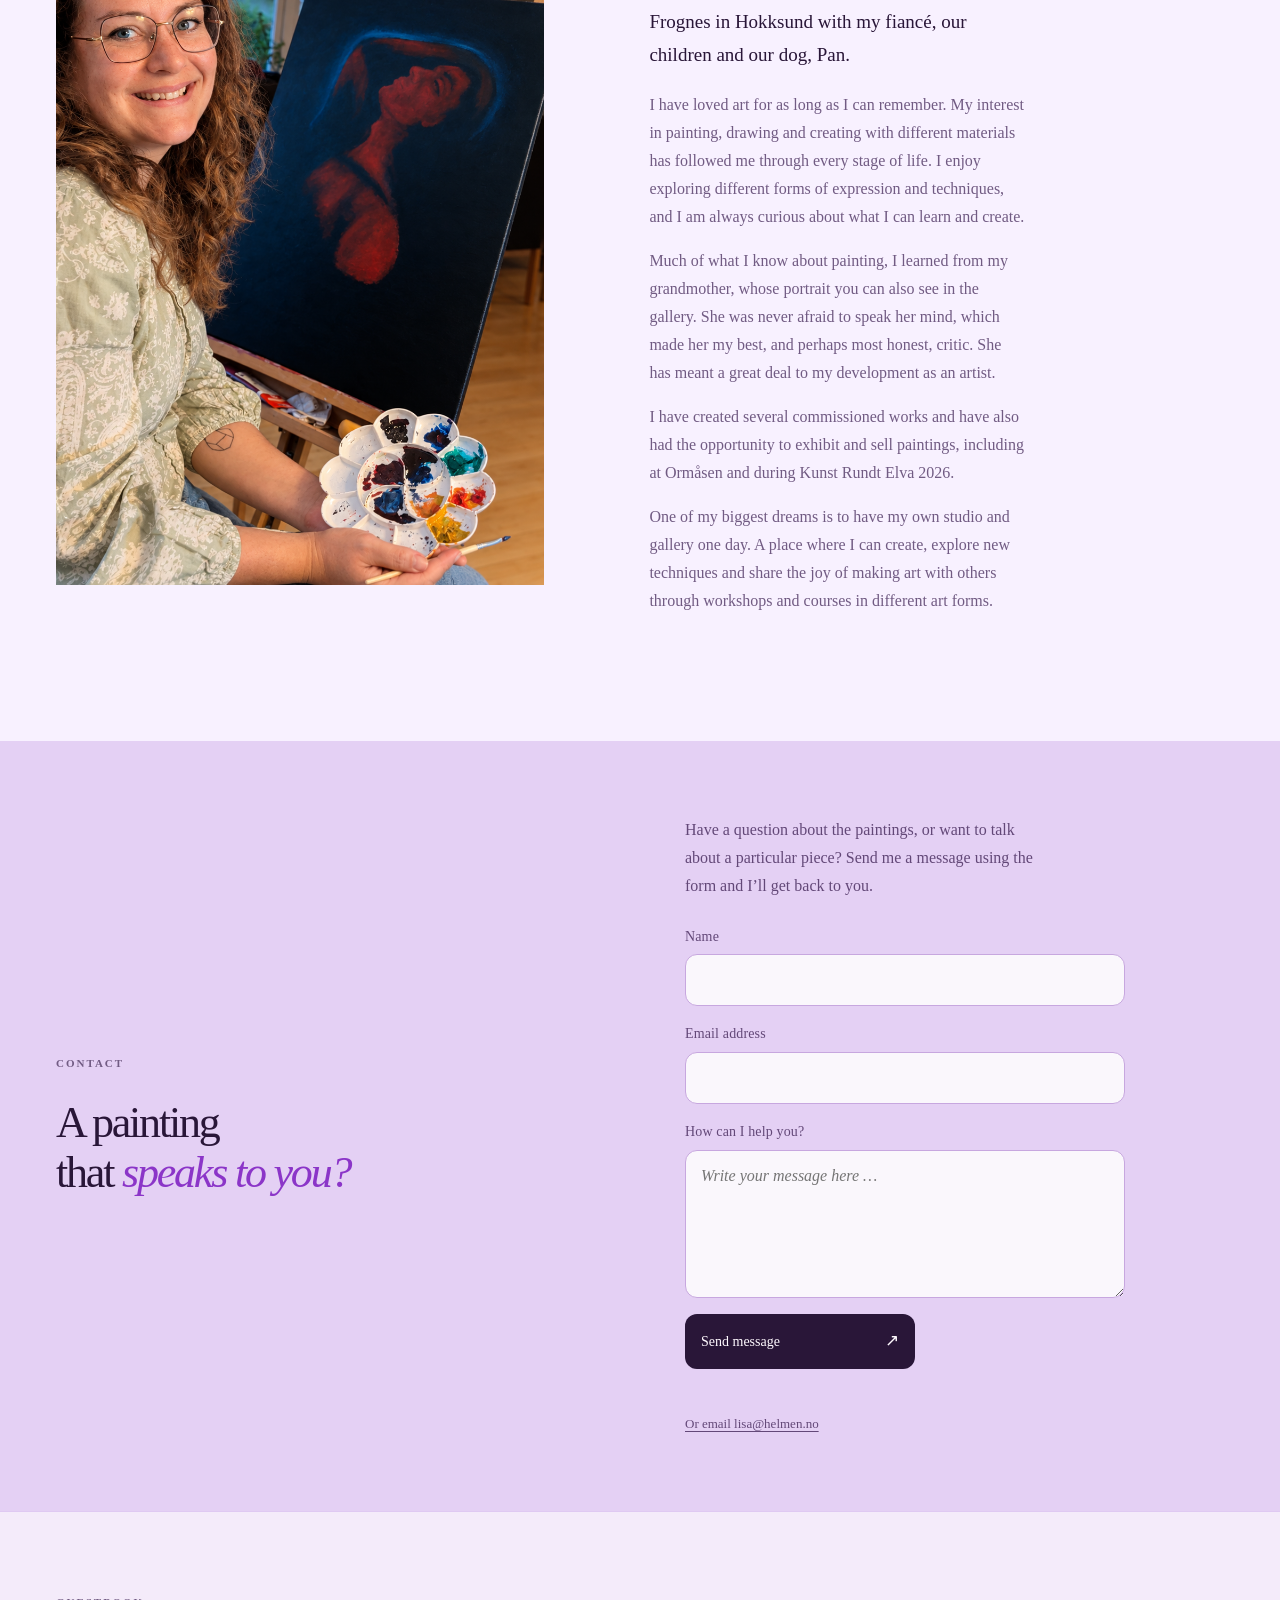
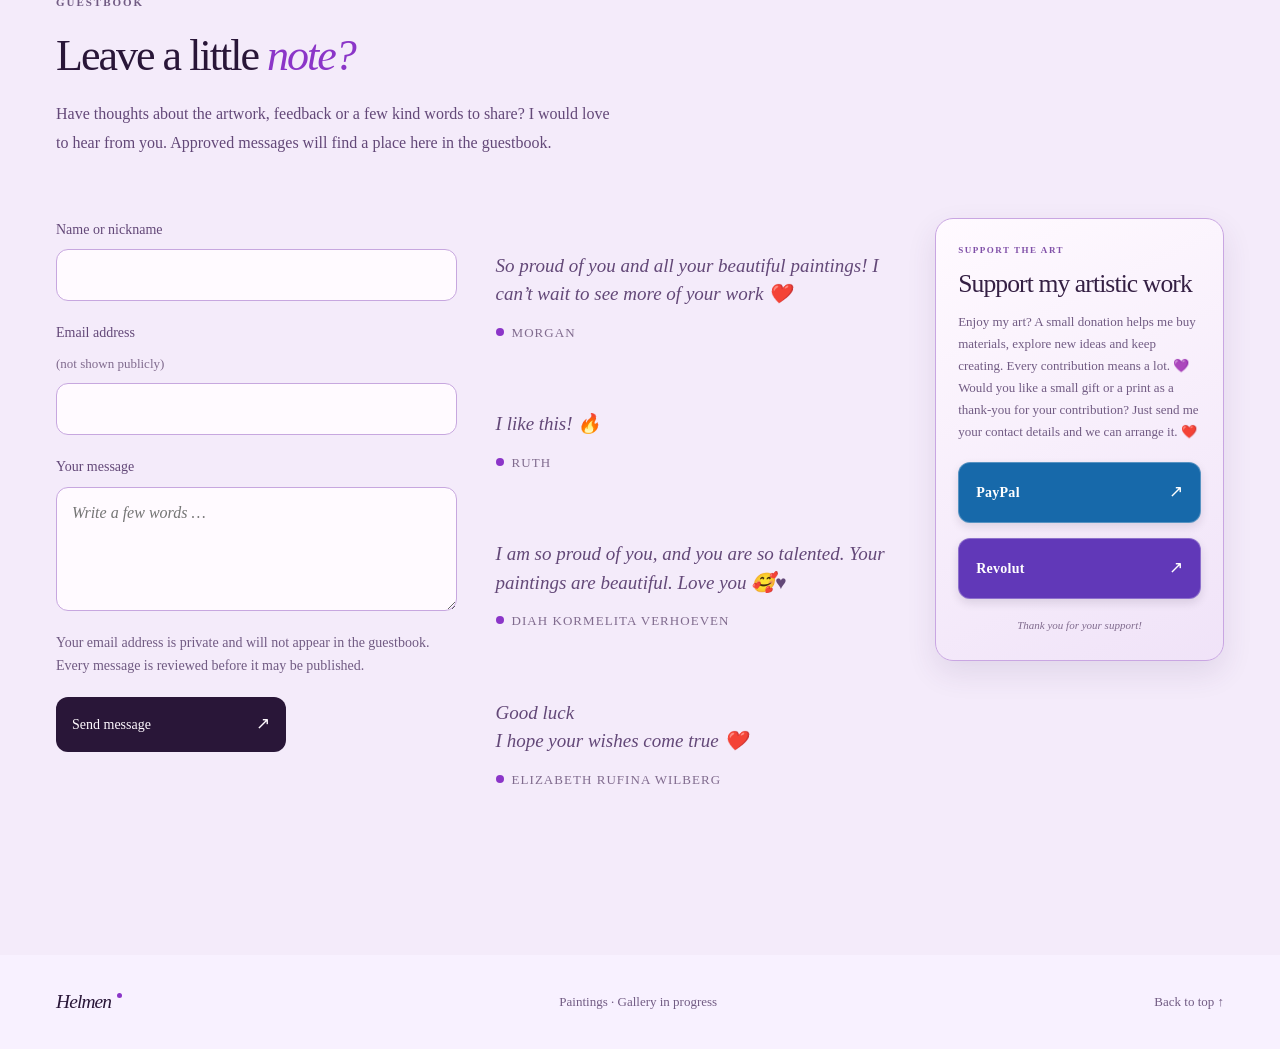
==== commit 12ea4f24: "Publiser Elizabeth Rufina Wilbergs hilsen i gjesteboken" ====
--- a/en/index.html
+++ b/en/index.html
@@ -82,7 +82,7 @@
 <p class="about-story-3">I have created several commissioned works and have also had the opportunity to exhibit and sell paintings, including at Ormåsen and during Kunst Rundt Elva 2026.</p>
 <p class="about-story-4">One of my biggest dreams is to have my own studio and gallery one day. A place where I can create, explore new techniques and share the joy of making art with others through workshops and courses in different art forms.</p></div></section>
 <section class="contact-section" id="contact" aria-labelledby="contact-title"><div class="wrap contact-inner"><div><p class="eyebrow">CONTACT</p><h2 id="contact-title">A painting<br>that <em>speaks to you?</em></h2></div><div class="contact-copy"><p>Have a question about the paintings, or want to talk about a particular piece? Send me a message using the form and I’ll get back to you.</p><form class="contact-form" data-success="Thank you! Your message has been sent. I’ll get back to you as soon as I can." data-error="Your message could not be sent right now. Please try again or email lisa@helmen.no." data-sending="Sending …"><input type="hidden" name="access_key" value="0940ff98-93be-41d2-b367-0dfbc4b420a4"><input type="hidden" name="subject" value="New message from art.helmen.no"><input type="hidden" name="from_name" value="art.helmen.no"><div class="contact-honeypot" aria-hidden="true"><label>Leave this field empty<input type="checkbox" name="botcheck" tabindex="-1" autocomplete="off"></label></div><label>Name<input type="text" name="name" autocomplete="name" required maxlength="120"></label><label>Email address<input type="email" name="email" autocomplete="email" required maxlength="254"></label><label>How can I help you?<textarea name="message" rows="5" required maxlength="5000" placeholder="Write your message here …"></textarea></label><button class="contact-submit" type="submit">Send message<span aria-hidden="true">↗</span></button><p class="contact-status" role="status" aria-live="polite"></p></form><a class="contact-fallback" href="mailto:lisa@helmen.no">Or email lisa@helmen.no</a></div></div></section>
-<section class="guestbook-section" id="guestbook" aria-labelledby="guestbook-title"><div class="wrap guestbook-inner"><div class="guestbook-heading"><p class="eyebrow">GUESTBOOK</p><h2 id="guestbook-title">Leave a little <em>note?</em></h2><p>Have thoughts about the artwork, feedback or a few kind words to share? I would love to hear from you. Approved messages will find a place here in the guestbook.</p></div><div class="guestbook-content"><div class="guestbook-notes"><div class="guestbook-note"><div class="guestbook-entry"><p>So proud of you and all your beautiful paintings! I can’t wait to see more of your work ❤️</p><p class="guestbook-author"><span class="guestbook-note-mark" aria-hidden="true"></span>Morgan</p></div></div><div class="guestbook-note"><div class="guestbook-entry"><p>I like this! 🔥</p><p class="guestbook-author"><span class="guestbook-note-mark" aria-hidden="true"></span>Ruth</p></div></div><div class="guestbook-note"><div class="guestbook-entry"><p>I am so proud of you, and you are so talented. Your paintings are beautiful. Love you 🥰♥️</p><p class="guestbook-author"><span class="guestbook-note-mark" aria-hidden="true"></span>Diah Kormelita Verhoeven</p></div></div></div><form class="guestbook-form" data-success="Thank you for your message! It has been received and will be reviewed before possible publication." data-error="Your message could not be sent right now. Please try again later." data-sending="Sending …"><input type="hidden" name="access_key" value="0940ff98-93be-41d2-b367-0dfbc4b420a4"><input type="hidden" name="subject" value="New guestbook message on art.helmen.no"><input type="hidden" name="from_name" value="Guestbook at art.helmen.no"><div class="guestbook-honeypot" aria-hidden="true"><label>Leave this field empty<input type="checkbox" name="botcheck" tabindex="-1" autocomplete="off"></label></div><label>Name or nickname<input type="text" name="name" autocomplete="nickname" required maxlength="80"></label><label>Email address <span>(not shown publicly)</span><input type="email" name="email" autocomplete="email" required maxlength="254"></label><label>Your message<textarea name="message" rows="4" required maxlength="2000" placeholder="Write a few words …"></textarea></label><p class="guestbook-privacy">Your email address is private and will not appear in the guestbook. Every message is reviewed before it may be published.</p><button class="guestbook-submit" type="submit">Send message <span aria-hidden="true">↗</span></button><p class="guestbook-status" role="status" aria-live="polite"></p></form><aside class="donation-box" aria-labelledby="donation-title"><p class="eyebrow">SUPPORT THE ART</p><h3 id="donation-title">Support my artistic work</h3><p>Enjoy my art? A small donation helps me buy materials, explore new ideas and keep creating. Every contribution means a lot. 💜 Would you like a small gift or a print as a thank-you for your contribution? Just send me your contact details and we can arrange it. ❤️</p><a class="donation-link donation-paypal" href="https://www.paypal.me/lisasusanne" target="_blank" rel="noopener noreferrer"><span>PayPal</span><span aria-hidden="true">↗</span></a><a class="donation-link donation-revolut" href="https://revolut.me/lisahelmen" target="_blank" rel="noopener noreferrer"><span>Revolut</span><span aria-hidden="true">↗</span></a><p class="donation-thanks">Thank you for your support!</p></aside></div></div></section>
+<section class="guestbook-section" id="guestbook" aria-labelledby="guestbook-title"><div class="wrap guestbook-inner"><div class="guestbook-heading"><p class="eyebrow">GUESTBOOK</p><h2 id="guestbook-title">Leave a little <em>note?</em></h2><p>Have thoughts about the artwork, feedback or a few kind words to share? I would love to hear from you. Approved messages will find a place here in the guestbook.</p></div><div class="guestbook-content"><div class="guestbook-notes"><div class="guestbook-note"><div class="guestbook-entry"><p>So proud of you and all your beautiful paintings! I can’t wait to see more of your work ❤️</p><p class="guestbook-author"><span class="guestbook-note-mark" aria-hidden="true"></span>Morgan</p></div></div><div class="guestbook-note"><div class="guestbook-entry"><p>I like this! 🔥</p><p class="guestbook-author"><span class="guestbook-note-mark" aria-hidden="true"></span>Ruth</p></div></div><div class="guestbook-note"><div class="guestbook-entry"><p>I am so proud of you, and you are so talented. Your paintings are beautiful. Love you 🥰♥️</p><p class="guestbook-author"><span class="guestbook-note-mark" aria-hidden="true"></span>Diah Kormelita Verhoeven</p></div></div><div class="guestbook-note"><div class="guestbook-entry"><p>Good luck<br>I hope your wishes come true ❤️</p><p class="guestbook-author"><span class="guestbook-note-mark" aria-hidden="true"></span>Elizabeth Rufina Wilberg</p></div></div></div><form class="guestbook-form" data-success="Thank you for your message! It has been received and will be reviewed before possible publication." data-error="Your message could not be sent right now. Please try again later." data-sending="Sending …"><input type="hidden" name="access_key" value="0940ff98-93be-41d2-b367-0dfbc4b420a4"><input type="hidden" name="subject" value="New guestbook message on art.helmen.no"><input type="hidden" name="from_name" value="Guestbook at art.helmen.no"><div class="guestbook-honeypot" aria-hidden="true"><label>Leave this field empty<input type="checkbox" name="botcheck" tabindex="-1" autocomplete="off"></label></div><label>Name or nickname<input type="text" name="name" autocomplete="nickname" required maxlength="80"></label><label>Email address <span>(not shown publicly)</span><input type="email" name="email" autocomplete="email" required maxlength="254"></label><label>Your message<textarea name="message" rows="4" required maxlength="2000" placeholder="Write a few words …"></textarea></label><p class="guestbook-privacy">Your email address is private and will not appear in the guestbook. Every message is reviewed before it may be published.</p><button class="guestbook-submit" type="submit">Send message <span aria-hidden="true">↗</span></button><p class="guestbook-status" role="status" aria-live="polite"></p></form><aside class="donation-box" aria-labelledby="donation-title"><p class="eyebrow">SUPPORT THE ART</p><h3 id="donation-title">Support my artistic work</h3><p>Enjoy my art? A small donation helps me buy materials, explore new ideas and keep creating. Every contribution means a lot. 💜 Would you like a small gift or a print as a thank-you for your contribution? Just send me your contact details and we can arrange it. ❤️</p><a class="donation-link donation-paypal" href="https://www.paypal.me/lisasusanne" target="_blank" rel="noopener noreferrer"><span>PayPal</span><span aria-hidden="true">↗</span></a><a class="donation-link donation-revolut" href="https://revolut.me/lisahelmen" target="_blank" rel="noopener noreferrer"><span>Revolut</span><span aria-hidden="true">↗</span></a><p class="donation-thanks">Thank you for your support!</p></aside></div></div></section>
 </main>
 <footer class="site-footer wrap"><a href="#top" class="footer-signature"><em class="brand-name">Helmen</em><span class="signature-dot" aria-hidden="true"></span></a><p>Paintings · Gallery in progress</p><a class="back-top" href="#top">Back to top ↑</a></footer>
 <dialog class="art-dialog" id="artDialog" aria-labelledby="dialogTitle"><div class="dialog-bar"><span id="dialogIndex">01 / 20</span><span>GALLERY</span><div class="dialog-navigation"><button type="button" id="previousWork" aria-label="Previous artwork">← <span>Previous</span></button><button type="button" id="nextWork" aria-label="Next artwork"><span>Next</span> →</button></div><button class="close-dialog" type="button" aria-label="Close artwork"><svg viewBox="0 0 24 24" width="23" height="23" fill="none" stroke="currentColor" stroke-width="1.5" aria-hidden="true"><path d="m6 6 12 12M6 18 18 6"/></svg></button></div><div class="dialog-body"><div class="dialog-art" id="dialogArt"></div><div class="dialog-details"><p class="eyebrow">LISA WILBERG HELMEN</p><h2 id="dialogTitle">Artwork 01</h2><span class="quiet-label" id="dialogStatus">Placeholder</span><p id="dialogDescription">A painting by Lisa Wilberg Helmen will be displayed here. The title, medium and dimensions will be added with the image.</p><dl id="dialogMetadata"></dl><small class="keyboard-help">Use the arrow keys to browse</small></div></div></dialog>
